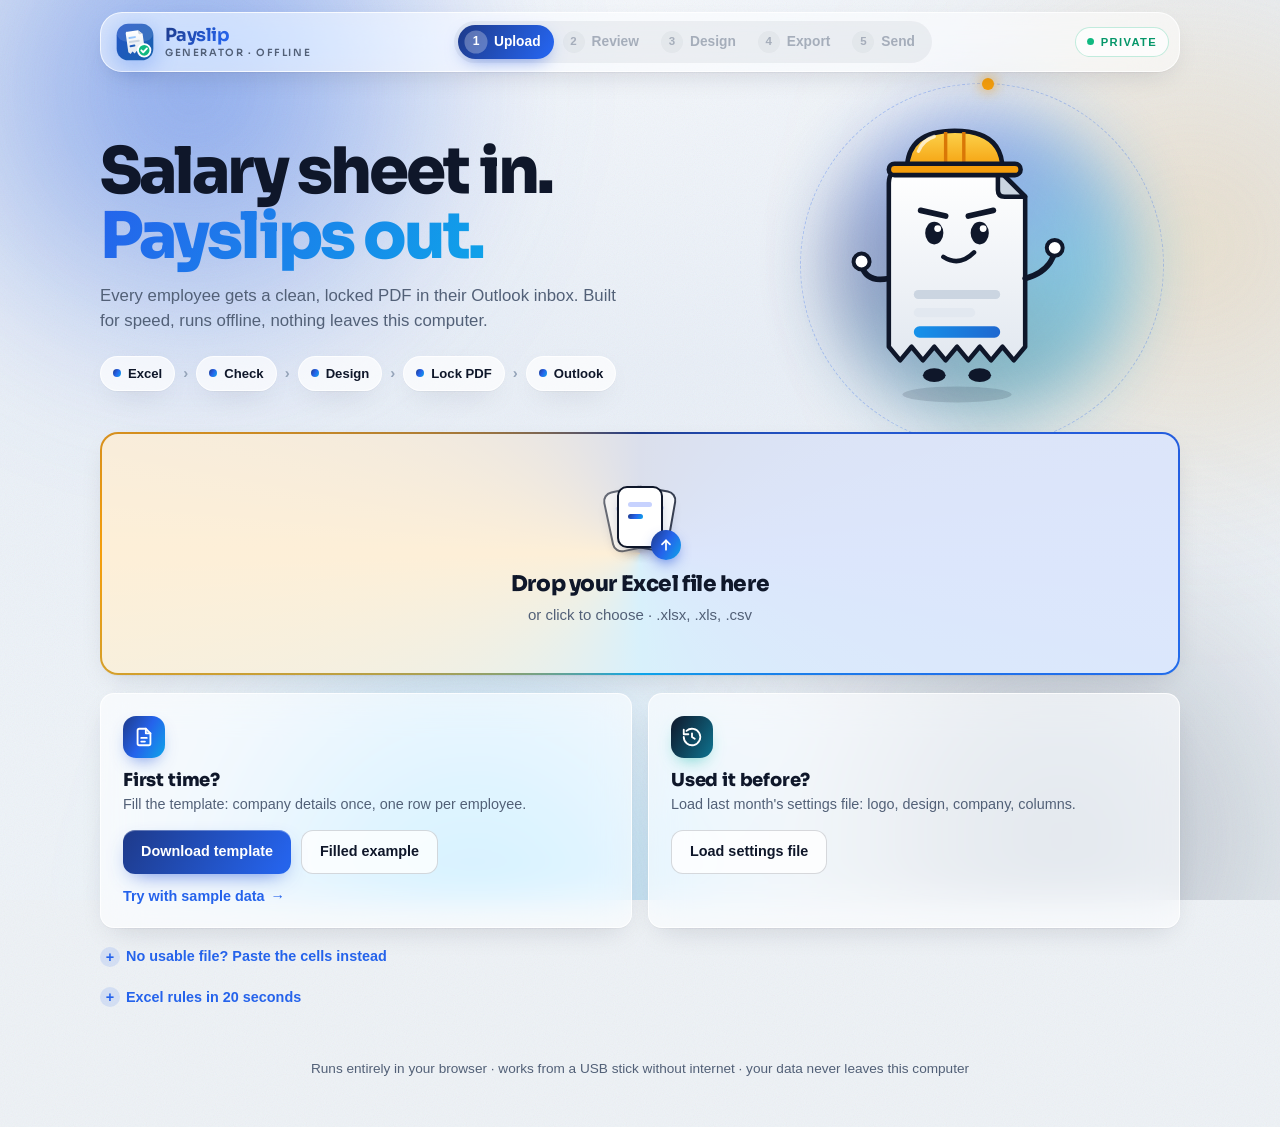
==== index.html @ 4bc3cf2b "Handle contractors' own sheets and ship a validated Excel template Parser (worst cases from docs/EXC" ====
<!doctype html>
<html lang="en">
<head>
  <meta charset="utf-8">
  <meta name="viewport" content="width=device-width, initial-scale=1">
  <title>Payslip Generator</title>
  <meta name="description" content="Offline payslip generator: upload your salary Excel sheet, check it, pick a design and export every payslip as PDF.">
  <link rel="stylesheet" href="css/styles.css">
  <link rel="icon" href="data:image/svg+xml,%3Csvg xmlns='http://www.w3.org/2000/svg' viewBox='0 0 48 48'%3E%3Cdefs%3E%3ClinearGradient id='g' x1='0' y1='0' x2='1' y2='1'%3E%3Cstop offset='0' stop-color='%231e3a8a'/%3E%3Cstop offset='1' stop-color='%230ea5e9'/%3E%3C/linearGradient%3E%3C/defs%3E%3Crect x='2' y='2' width='44' height='44' rx='14' fill='url(%23g)'/%3E%3Cg transform='rotate(-8 24 25)'%3E%3Cpath d='M15 10.5h14.5l5 5V35l-2.5 2.5-2.5-2.5-2.5 2.5-2.5-2.5-2.5 2.5-2.5-2.5-2.5 2.5-2.5-2.5V12.5a2 2 0 0 1 2-2z' fill='%23fff'/%3E%3Crect x='17' y='17' width='9' height='2.4' rx='1.2' fill='%2393c5fd'/%3E%3Crect x='17' y='22' width='13' height='2.4' rx='1.2' fill='%23cbd5e1'/%3E%3C/g%3E%3Ccircle cx='35' cy='34' r='7.5' fill='%2310b981' stroke='%23fff' stroke-width='2.2'/%3E%3Cpath d='m31.6 34 2.3 2.3 4.4-4.6' fill='none' stroke='%23fff' stroke-width='2.2' stroke-linecap='round' stroke-linejoin='round'/%3E%3C/svg%3E">
  <meta name="theme-color" content="#1e3a8a">
</head>
<body data-step="1">
  <div class="aurora" aria-hidden="true"><span class="a1"></span><span class="a2"></span><span class="a3"></span><span class="a4"></span></div>
  <div class="grain" aria-hidden="true"></div>

  <header class="topbar">
    <div class="wrap"><div class="topbar-inner">
      <a class="brand" href="#" id="brandLink" aria-label="Payslip Generator home">
        <span class="brand-mark" data-art="logo" data-size="40"></span>
        <span class="brand-name"><b>Payslip</b><small>Generator · offline</small></span>
      </a>
      <ol class="stepper" id="stepper">
        <li data-step="1" class="active"><span class="dot">1</span><span class="lbl">Upload</span></li>
        <li data-step="2" class="disabled"><span class="dot">2</span><span class="lbl">Review</span></li>
        <li data-step="3" class="disabled"><span class="dot">3</span><span class="lbl">Design</span></li>
        <li data-step="4" class="disabled"><span class="dot">4</span><span class="lbl">Export</span></li>
        <li data-step="5" class="disabled"><span class="dot">5</span><span class="lbl">Send</span></li>
      </ol>
      <span class="offline-badge" title="Nothing is uploaded to any server">Private</span>
    </div></div>
  </header>

  <main class="wrap">
    <noscript><div class="alert alert-error">This page needs JavaScript enabled to work.</div></noscript>
    <div id="libError" class="alert alert-error hidden">
      The bundled libraries could not be loaded. Make sure the <code>js/vendor</code> folder sits next to this page.
    </div>

    <!-- ================= STEP 1: UPLOAD ================= -->
    <section class="panel" id="panel1">
      <div class="hero">
        <div class="hero-copy">
          <h1>Salary sheet in.<br><span class="grad">Payslips out.</span></h1>
          <p class="hero-sub">Every employee gets a clean, locked PDF in their Outlook inbox. Built for speed, runs offline, nothing leaves this computer.</p>
          <div class="flowline" aria-label="How it works">
            <span class="pill"><i></i>Excel</span><span class="sep">›</span>
            <span class="pill"><i></i>Check</span><span class="sep">›</span>
            <span class="pill"><i></i>Design</span><span class="sep">›</span>
            <span class="pill"><i></i>Lock PDF</span><span class="sep">›</span>
            <span class="pill"><i></i>Outlook</span>
          </div>
        </div>
        <div class="hero-art"><span class="orbit" aria-hidden="true"></span><div data-art="mascot"></div></div>
      </div>

      <label class="dropzone" id="dropzone" for="fileInput">
        <input type="file" id="fileInput" accept=".xlsx,.xlsm,.xls,.csv" hidden>
        <div class="dropzone-inner">
          <div class="dropzone-icon" aria-hidden="true">
            <span class="sheet s1"></span><span class="sheet s2"></span><span class="sheet s3"></span>
            <span class="arrow"><svg viewBox="0 0 24 24"><path d="M12 19V5"/><path d="m6 11 6-6 6 6"/></svg></span>
          </div>
          <div class="dropzone-title">Drop your Excel file here</div>
          <div class="muted">or click to choose · .xlsx, .xls, .csv</div>
        </div>
      </label>
      <div id="loadError"></div>

      <div class="start-cards">
        <div class="start-card spot">
          <span class="sc-icon"><svg viewBox="0 0 24 24"><path d="M14 3H7a2 2 0 0 0-2 2v14a2 2 0 0 0 2 2h10a2 2 0 0 0 2-2V8z"/><path d="M14 3v5h5"/><path d="M9 13h6M9 17h4"/></svg></span>
          <h3>First time?</h3>
          <p class="muted">Fill the template: company details once, one row per employee.</p>
          <div class="actions">
            <button type="button" class="btn btn-primary" id="btnTemplate">Download template</button>
            <button type="button" class="btn" id="btnSampleXlsx">Filled example</button>
          </div>
          <button type="button" class="link" id="btnLoadSample">Try with sample data <span class="arrow">→</span></button>
        </div>
        <div class="start-card spot">
          <span class="sc-icon"><svg viewBox="0 0 24 24"><path d="M3 12a9 9 0 1 0 3-6.7"/><path d="M3 4v5h5"/><path d="M12 8v4l3 2"/></svg></span>
          <h3>Used it before?</h3>
          <p class="muted">Load last month's settings file: logo, design, company, columns.</p>
          <div class="actions">
            <label class="btn">Load settings file<input type="file" id="settingsInput" accept=".json,application/json" hidden></label>
          </div>
          <div class="muted small" id="savedHint"></div>
        </div>
      </div>

      <details class="hint paste">
        <summary>No usable file? Paste the cells instead</summary>
        <div class="paste-wrap">
          <p class="muted small">In Excel, select the table including its title row, press Ctrl+C, then paste here with Ctrl+V.</p>
          <textarea id="pasteBox" rows="6" placeholder="Name&#9;Basic&#9;Housing&#10;Ali Hassan&#9;3000&#9;750"></textarea>
          <button type="button" class="btn btn-primary btn-small" id="btnUsePaste">Use pasted cells</button>
        </div>
      </details>

      <details class="hint">
        <summary>Excel rules in 20 seconds</summary>
        <ul>
          <li>One row per employee. Needed: a name and at least one salary column. The rest is optional.</li>
          <li>Column names are matched flexibly; anything unclear is mapped on the next screen.</li>
          <li>Extra items: <code>Earning: Site Allowance</code>, <code>Deduction: Housing Loan</code>.</li>
          <li>Logo: insert the picture on the Settings sheet. English or Arabic text both work.</li>
        </ul>
      </details>
    </section>

    <!-- ================= STEP 2: REVIEW ================= -->
    <section class="panel hidden" id="panel2">
      <div class="panel-head">
        <div>
          <h2>Review</h2>
          <p class="muted" id="fileName"></p>
        </div>
        <button type="button" class="btn btn-small" id="btnChangeFile">Choose another file</button>
      </div>
      <div class="source-bar hidden" id="sourceBar"></div>

      <div id="statusBanner"></div>
      <div class="summary-grid" id="summaryGrid"></div>
      <div class="reconcile spot" id="reconcile"></div>

      <details class="section spot" id="secCompany">
        <summary>
          <span class="sec-title">Company details</span>
          <span class="sec-meta" id="companyMeta"></span>
        </summary>
        <div class="section-body">
          <p class="muted small" id="companySource"></p>
          <div class="form-grid" id="companyForm"></div>
        </div>
      </details>

      <details class="section spot" id="secColumns">
        <summary>
          <span class="sec-title">Columns</span>
          <span class="sec-meta" id="columnsMeta"></span>
        </summary>
        <div class="section-body">
          <p class="muted small">How each column was understood. Fix anything wrong; it is remembered.</p>
          <div id="missingColumns"></div>
          <div class="table-scroll">
            <table class="data" id="columnsTable">
              <thead><tr><th>Your column</th><th>Understood as</th><th>Sample values</th><th>How</th></tr></thead>
              <tbody></tbody>
            </table>
          </div>
        </div>
      </details>

      <details class="section spot" id="secMessages">
        <summary>
          <span class="sec-title">Messages</span>
          <span class="sec-meta" id="messagesMeta"></span>
        </summary>
        <div class="section-body" id="fileIssues"></div>
      </details>

      <details class="section spot" id="secEmployees" open>
        <summary>
          <span class="sec-title">Employees</span>
          <span class="sec-meta" id="rowCount"></span>
        </summary>
        <div class="section-body">
          <div class="table-tools">
            <input type="search" id="searchBox" placeholder="Search name or ID…" aria-label="Search employees">
            <label class="check"><input type="checkbox" id="onlyProblems"> Only rows with problems</label>
          </div>
          <div class="table-scroll">
            <table class="data" id="employeeTable">
              <thead>
                <tr>
                  <th>Row</th><th>Status</th><th>ID</th><th>Name</th>
                  <th class="num">Earnings</th><th class="num">Deductions</th><th class="num">Net</th><th>Checks</th>
                </tr>
              </thead>
              <tbody></tbody>
            </table>
          </div>
          <p class="muted small" id="tableNote"></p>
        </div>
      </details>

      <div class="panel-nav">
        <button type="button" class="btn" data-go="1">← Back</button>
        <button type="button" class="btn btn-primary" data-go="3">Continue to design →</button>
      </div>
    </section>

    <!-- ================= STEP 3: DESIGN ================= -->
    <section class="panel hidden" id="panel3">
      <div class="panel-head">
        <div>
          <h2>Design</h2>
          <p class="muted">Pick a look. Saved automatically.</p>
        </div>
      </div>

      <div class="design-layout">
        <div class="design-controls">
          <div class="section open-section spot">
            <h3>Template</h3>
            <div class="template-cards" id="templateCards"></div>
            <div class="options-row">
              <label>Accent <input type="color" id="accent" value="#1f4e79"></label>
              <label>Paper
                <select id="paper"><option value="a4">A4</option><option value="letter">Letter</option></select>
              </label>
              <label>Title <input type="text" id="docTitle" value="PAYSLIP" maxlength="30"></label>
            </div>
          </div>

          <div class="section open-section spot">
            <h3>Logo &amp; stamp</h3>
            <div class="image-pickers">
              <div class="image-picker">
                <div class="image-preview" id="logoPreview"></div>
                <div class="image-actions">
                  <label class="btn btn-small">Choose logo<input type="file" id="logoInput" accept="image/*" hidden></label>
                  <button type="button" class="btn btn-small btn-ghost" id="logoClear">Remove</button>
                </div>
                <p class="muted small" id="logoSource"></p>
              </div>
              <div class="image-picker">
                <div class="image-preview" id="stampPreview"></div>
                <div class="image-actions">
                  <label class="btn btn-small">Choose stamp<input type="file" id="stampInput" accept="image/*" hidden></label>
                  <button type="button" class="btn btn-small btn-ghost" id="stampClear">Remove</button>
                </div>
                <p class="muted small" id="stampSource"></p>
              </div>
            </div>
          </div>

          <details class="section spot" id="secDisplay">
            <summary><span class="sec-title">What to show on the payslip</span><span class="sec-meta" id="displayMeta"></span></summary>
            <div class="section-body display-groups" id="displayOptions"></div>
          </details>

          <div class="section open-section reuse">
            <h3>Reuse next month</h3>
            <p class="muted small">One settings file = same payslips on any computer. Or a template pre-filled with your details and logo.</p>
            <div class="actions">
              <button type="button" class="btn" id="btnSaveSettings">Save settings file</button>
              <label class="btn">Load settings file<input type="file" id="settingsInput2" accept=".json,application/json" hidden></label>
              <button type="button" class="btn" id="btnMyTemplate">Download my template (.xlsx)</button>
            </div>
          </div>
        </div>

        <div class="design-preview">
          <div class="preview-bar">
            <select id="previewSelect" aria-label="Preview employee"></select>
            <button type="button" class="btn btn-small" id="btnOpenPreview">Open</button>
          </div>
          <div class="preview-frame-wrap">
            <iframe id="previewFrame" title="Payslip preview"></iframe>
            <div class="preview-empty hidden" id="previewEmpty">Upload a file to see the preview.</div>
          </div>
        </div>
      </div>

      <div class="panel-nav">
        <button type="button" class="btn" data-go="2">← Back</button>
        <button type="button" class="btn btn-primary" data-go="4">Continue to export →</button>
      </div>
    </section>

    <!-- ================= STEP 4: EXPORT ================= -->
    <section class="panel hidden" id="panel4">
      <div class="panel-head">
        <div>
          <h2>Export</h2>
          <p class="muted">Generated here, on this computer.</p>
        </div>
      </div>

      <div class="export-summary spot" id="exportSummary"></div>
      <div id="exportState"></div>

      <div class="export-options">
        <label class="check"><input type="checkbox" id="skipErrors" checked> Skip rows with errors (recommended)</label>
        <label class="check"><input type="checkbox" id="protectPdfs" checked> Password on each PDF <span class="muted small" id="protectHint"></span></label>
      </div>

      <div class="export-buttons">
        <button type="button" class="export-btn" id="btnExportFolder" disabled>
          <span class="export-btn-title">Folder of PDFs</span>
          <span class="export-btn-sub">One file per employee, written to a folder you pick. Best for sending.</span>
        </button>
        <button type="button" class="export-btn" id="btnExportZip" disabled>
          <span class="export-btn-title">ZIP of PDFs</span>
          <span class="export-btn-sub">Same files, zipped.</span>
        </button>
        <button type="button" class="export-btn secondary" id="btnExportPdf" disabled>
          <span class="export-btn-title">One PDF, all payslips</span>
          <span class="export-btn-sub">For printing or the archive. No password.</span>
        </button>
      </div>
      <button type="button" class="btn btn-ghost hidden" id="btnCancel">Cancel</button>

      <div class="progress hidden" id="progress">
        <div class="progress-bar"><div id="progressFill"></div></div>
        <div class="muted small" id="progressText"></div>
      </div>
      <div id="exportMessage"></div>

      <div class="panel-nav">
        <button type="button" class="btn" data-go="3">← Back</button>
        <button type="button" class="btn btn-primary" data-go="5">Continue to send →</button>
      </div>
    </section>

    <!-- ================= STEP 5: SEND ================= -->
    <section class="panel hidden" id="panel5">
      <div class="panel-head">
        <div>
          <h2>Send</h2>
          <p class="muted">Through the tools you already have. This page sends nothing itself.</p>
        </div>
      </div>

      <div class="contact-summary" id="contactSummary"></div>

      <div class="channel-cards" id="channelCards"></div>
      <div class="channel-help spot" id="channelHelp"></div>

      <details class="section spot" id="secMessage">
        <summary><span class="sec-title">Email message</span><span class="sec-meta muted small" id="msgMeta">subject · body · sender</span></summary>
        <div class="section-body">
          <div class="form-grid">
            <label><span>Subject</span><input type="text" id="msgSubject"></label>
            <label><span>Sender email (From)</span><input type="text" id="msgFrom" placeholder="e.g. payroll@company.com"></label>
            <label class="wide"><span>Message</span><textarea id="msgText" rows="6"></textarea></label>
          </div>
          <p class="muted small"><code>{name}</code> <code>{period}</code> <code>{company}</code> <code>{net}</code> <code>{password_hint}</code> <code>{password_hint_ar}</code></p>
          <pre class="msg-preview" id="msgPreview"></pre>
        </div>
      </details>

      <div class="section open-section spot">
        <div class="table-head">
          <h3 style="margin:0">Send list <span class="badge neutral" id="sendCount"></span></h3>
          <div class="table-tools">
            <input type="search" id="sendSearch" placeholder="Search name or ID…" aria-label="Search">
            <label class="check"><input type="checkbox" id="hideSent"> Hide sent</label>
          </div>
        </div>
        <div class="table-scroll" style="max-height:520px">
          <table class="data" id="sendTable">
            <thead><tr><th>Sent</th><th>ID</th><th>Name</th><th id="sendContactHead">Contact</th><th>File</th><th>Actions</th></tr></thead>
            <tbody></tbody>
          </table>
        </div>
        <p class="muted small" id="sendNote"></p>
        <div class="actions" style="margin-top:12px">
          <button type="button" class="btn btn-small" id="btnLogCsv">Download delivery log (CSV)</button>
          <button type="button" class="btn btn-small btn-ghost" id="btnClearSent">Clear all ticks</button>
        </div>
      </div>

      <div class="progress hidden" id="progress5">
        <div class="progress-bar"><div id="progressFill5"></div></div>
        <div class="muted small" id="progressText5"></div>
      </div>
      <div id="sendMessage"></div>

      <div class="panel-nav">
        <button type="button" class="btn" data-go="4">← Back</button>
        <button type="button" class="btn btn-ghost" id="btnStartOver">Start over with another file</button>
      </div>
    </section>

    <footer class="page-footer muted small">
      Runs entirely in your browser · works from a USB stick without internet · your data never leaves this computer
    </footer>
  </main>

  <div class="buddy quiet" id="buddy">
    <div class="buddy-bubble" id="buddyBubble" role="status" aria-live="polite"></div>
    <button type="button" class="buddy-bot" aria-label="Qasi, your payslip helper (click to show or hide tips)"><span data-art="mascot"></span></button>
  </div>

  <script src="js/vendor/xlsx.full.min.js"></script>
  <script src="js/vendor/jspdf.umd.min.js"></script>
  <script src="js/vendor/jszip.min.js"></script>
  <script src="js/fonts/amiri.js"></script>
  <script src="js/schema.js"></script>
  <script src="js/xlsx-images.js"></script>
  <script src="js/pdf.js"></script>
  <script src="js/delivery.js"></script>
  <script src="js/template-xlsx.js"></script>
  <script src="js/art.js"></script>
  <script src="js/app.js"></script>
</body>
</html>
---- css/styles.css ----
/* =============================================================================
   Payslip Generator — "Aurora glass" theme
   Change the four --c* colours below to re-skin the whole app (background, logo
   accents, buttons and the mascot's net-pay bar follow them).
   ============================================================================= */

@font-face {
  font-family: "Sora";
  src: url("fonts/Sora.ttf") format("truetype");
  font-weight: 100 800;
  font-display: swap;
}

@property --ang {
  syntax: "<angle>";
  initial-value: 0deg;
  inherits: false;
}

:root {
  --c1: #2563eb;   /* steel blue */
  --c2: #0e7490;   /* deep cyan */
  --c3: #f59e0b;   /* safety amber */
  --c4: #0ea5e9;   /* sky */
  --ink: #0f172a;
  --text: #0f172a;
  --muted: #526077;
  --line: rgba(15, 23, 42, 0.10);
  --line-strong: rgba(15, 23, 42, 0.16);
  --glass: rgba(255, 255, 255, 0.62);
  --glass-strong: rgba(255, 255, 255, 0.84);
  --glass-edge: rgba(255, 255, 255, 0.78);
  --primary: var(--c1);
  --primary-dark: #1d4ed8;
  --grad: linear-gradient(120deg, #1e3a8a, var(--c1) 50%, var(--c4));
  --grad-cool: linear-gradient(120deg, #0f172a, var(--c2));
  --ok: #059669;
  --ok-bg: rgba(16, 185, 129, 0.12);
  --warn: #b45309;
  --warn-bg: rgba(245, 158, 11, 0.14);
  --err: #dc2626;
  --err-bg: rgba(239, 68, 68, 0.11);
  --info: #1d4ed8;
  --info-bg: rgba(37, 99, 235, 0.11);
  --radius: 14px;
  --radius-sm: 12px;
  --shadow: 0 1px 1px rgba(15, 23, 42, 0.04), 0 10px 30px -12px rgba(15, 23, 42, 0.18);
  --shadow-lift: 0 2px 4px rgba(15, 23, 42, 0.05), 0 22px 44px -18px rgba(15, 23, 42, 0.35);
  --ease: cubic-bezier(.2, .8, .2, 1);
  --display: "Sora", "Segoe UI", system-ui, sans-serif;
}

* { box-sizing: border-box; }
html, body { margin: 0; padding: 0; }
body {
  font-family: "Segoe UI", -apple-system, BlinkMacSystemFont, Roboto, "Helvetica Neue", Arial, sans-serif;
  font-size: 15px; line-height: 1.5; color: var(--text);
  background: #eef2f6;
  min-height: 100vh;
  overflow-x: hidden;
  overflow-x: clip;
  -webkit-font-smoothing: antialiased;
}
html { overflow-x: clip; }
::selection { background: rgba(37, 99, 235, 0.25); }
.wrap { max-width: 1120px; margin: 0 auto; padding: 0 20px; }
h1, h2, h3, .display { font-family: var(--display); margin: 0; line-height: 1.15; letter-spacing: -0.02em; }
h2 { font-size: 1.7rem; font-weight: 800; }
h3 { font-size: 0.74rem; text-transform: uppercase; letter-spacing: 0.12em; color: var(--muted); margin: 0 0 12px; font-weight: 700; }
p { margin: 4px 0 0; }
code { background: rgba(37, 99, 235, 0.1); color: #1d4ed8; padding: 1px 6px; border-radius: 6px; font-size: 0.88em; }
.muted { color: var(--muted); }
.small { font-size: 0.85rem; }
.hidden { display: none !important; }
:focus-visible { outline: 3px solid rgba(37, 99, 235, 0.45); outline-offset: 2px; border-radius: 8px; }
.link { background: none; border: 0; padding: 0; color: var(--c1); font: inherit; font-size: 0.9rem; font-weight: 600; cursor: pointer; margin-top: 12px; display: inline-flex; gap: 6px; align-items: center; }
.link:hover { color: var(--c2); }
.link:hover .arrow { transform: translateX(4px); }
.link .arrow { transition: transform 0.2s var(--ease); }

/* Living background: drifting aurora blobs + fine grain */
.aurora { position: fixed; inset: 0; z-index: -2; overflow: hidden; pointer-events: none; background: radial-gradient(120% 90% at 50% 0%, #f4f7fb 0%, #e9eff7 45%, #eef3f8 100%); }
.aurora span { position: absolute; width: 58vmax; height: 58vmax; border-radius: 50%; filter: blur(60px); opacity: 0.55; mix-blend-mode: multiply; will-change: transform; }
.aurora .a1 { background: radial-gradient(circle, var(--c1) 0%, transparent 62%); top: -22vmax; left: -14vmax; animation: drift1 26s ease-in-out infinite alternate; }
.aurora .a2 { background: radial-gradient(circle, var(--c3) 0%, transparent 62%); top: -10vmax; right: -22vmax; opacity: 0.2; animation: drift2 32s ease-in-out infinite alternate; }
.aurora .a3 { background: radial-gradient(circle, var(--c4) 0%, transparent 62%); bottom: -30vmax; left: 8vmax; opacity: 0.38; animation: drift3 30s ease-in-out infinite alternate; }
.aurora .a4 { background: radial-gradient(circle, #475569 0%, transparent 62%); bottom: -24vmax; right: -12vmax; opacity: 0.35; animation: drift4 36s ease-in-out infinite alternate; }
@keyframes drift1 { to { transform: translate(18vmax, 14vmax) scale(1.15); } }
@keyframes drift2 { to { transform: translate(-20vmax, 18vmax) scale(0.9); } }
@keyframes drift3 { to { transform: translate(26vmax, -12vmax) scale(1.2); } }
@keyframes drift4 { to { transform: translate(-16vmax, -20vmax) scale(1.05); } }
.grain { position: fixed; inset: -50%; z-index: -1; pointer-events: none; opacity: 0.07;
  background-image: url("data:image/svg+xml,%3Csvg xmlns='http://www.w3.org/2000/svg' width='160' height='160'%3E%3Cfilter id='n'%3E%3CfeTurbulence type='fractalNoise' baseFrequency='.9' numOctaves='2' stitchTiles='stitch'/%3E%3C/filter%3E%3Crect width='100%25' height='100%25' filter='url(%23n)'/%3E%3C/svg%3E"); }

/* Glass primitives */
.glass, .section, .start-card, .tile, .export-summary, .channel-help, .image-picker, .template-card, .channel-card, .dropzone, .alert {
  -webkit-backdrop-filter: blur(18px) saturate(160%);
  backdrop-filter: blur(18px) saturate(160%);
}
.spot { background-image: radial-gradient(420px circle at var(--mx, -999px) var(--my, -999px), rgba(37, 99, 235, 0.10), transparent 45%); }

/* Top bar, logo, stepper */
.topbar { position: sticky; top: 0; z-index: 20; padding: 12px 0; }
.topbar-inner { display: flex; align-items: center; justify-content: space-between; gap: 16px; padding: 8px 10px 8px 14px; border-radius: 22px;
  background: rgba(255, 255, 255, 0.55); border: 1px solid var(--glass-edge); box-shadow: var(--shadow);
  -webkit-backdrop-filter: blur(22px) saturate(170%); backdrop-filter: blur(22px) saturate(170%); }
.brand { display: flex; align-items: center; gap: 10px; text-decoration: none; color: var(--ink); }
.brand-mark { display: inline-flex; filter: drop-shadow(0 6px 12px rgba(37, 99, 235, 0.35)); transition: transform 0.4s var(--ease); }
.brand:hover .brand-mark { transform: rotate(-8deg) scale(1.06); }
.brand-name { font-family: var(--display); font-weight: 800; font-size: 1.12rem; letter-spacing: -0.03em; line-height: 1; }
.brand-name small { display: block; font-family: inherit; font-weight: 600; font-size: 0.62rem; letter-spacing: 0.16em; text-transform: uppercase; color: var(--muted); margin-top: 3px; }
.brand-name b { background: var(--grad); -webkit-background-clip: text; background-clip: text; color: transparent; background-size: 200% 100%; animation: shine 6s linear infinite; }
@keyframes shine { to { background-position: 200% 0; } }

.stepper { list-style: none; display: flex; gap: 2px; margin: 0; padding: 4px; border-radius: 999px; background: rgba(15, 23, 42, 0.05); }
.stepper li { display: flex; align-items: center; gap: 7px; padding: 6px 13px 6px 7px; border-radius: 999px; cursor: pointer; color: var(--muted); font-size: 0.86rem; font-weight: 600; transition: background 0.3s var(--ease), color 0.3s, box-shadow 0.3s; position: relative; }
.stepper li .dot { width: 22px; height: 22px; border-radius: 50%; display: grid; place-items: center; font-size: 0.72rem; font-weight: 800; background: rgba(15, 23, 42, 0.08); transition: transform 0.3s var(--ease), background 0.3s; }
.stepper li:hover:not(.disabled) { color: var(--ink); }
.stepper li.active { color: #fff; background: var(--grad); background-size: 200% 100%; animation: shine 5s linear infinite; box-shadow: 0 6px 18px -6px rgba(29, 78, 216, 0.6); }
.stepper li.active .dot { background: rgba(255, 255, 255, 0.28); color: #fff; transform: scale(1.05); }
.stepper li.done { color: var(--ok); }
.stepper li.done .dot { background: var(--ok); color: #fff; font-size: 0; }
.stepper li.done .dot::after { content: "✓"; font-size: 0.72rem; }
.stepper li.disabled { cursor: not-allowed; opacity: 0.45; }
.offline-badge { display: inline-flex; align-items: center; gap: 7px; font-size: 0.7rem; font-weight: 800; text-transform: uppercase; letter-spacing: 0.12em; color: var(--ok); background: rgba(255, 255, 255, 0.7); border: 1px solid rgba(16, 185, 129, 0.25); padding: 6px 11px; border-radius: 999px; }
.offline-badge::before { content: ""; width: 7px; height: 7px; border-radius: 50%; background: #10b981; box-shadow: 0 0 0 0 rgba(16, 185, 129, 0.6); animation: ping 2s infinite; }
@keyframes ping { 70% { box-shadow: 0 0 0 7px rgba(16, 185, 129, 0); } 100% { box-shadow: 0 0 0 0 rgba(16, 185, 129, 0); } }
@media (max-width: 860px) { .stepper li .lbl { display: none; } .stepper li { padding: 6px; } }
@media (max-width: 560px) { .brand-name { display: none; } .offline-badge { display: none; } }

/* Panels + slide transitions */
.panel { padding: 22px 0 40px; }
.panel.enter-fwd { animation: slideFwd 0.55s var(--ease) both; }
.panel.enter-back { animation: slideBack 0.55s var(--ease) both; }
@keyframes slideFwd { from { opacity: 0; transform: translateX(56px) scale(0.985); filter: blur(4px); } to { opacity: 1; transform: none; filter: none; } }
@keyframes slideBack { from { opacity: 0; transform: translateX(-56px) scale(0.985); filter: blur(4px); } to { opacity: 1; transform: none; filter: none; } }
@keyframes fadeUp { from { opacity: 0; transform: translateY(14px); } to { opacity: 1; transform: none; } }
.panel-head { display: flex; align-items: flex-end; justify-content: space-between; gap: 16px; margin-bottom: 18px; }
.panel-head h2 { background: linear-gradient(120deg, var(--ink), #1e3a8a 60%, var(--c3)); -webkit-background-clip: text; background-clip: text; color: transparent; }
.panel-head p { font-size: 0.95rem; }
.panel-nav { display: flex; justify-content: space-between; gap: 12px; margin-top: 30px; padding-top: 20px; border-top: 1px solid var(--line); }

/* Hero (step 1) */
.hero { display: grid; grid-template-columns: minmax(0, 1.25fr) minmax(220px, 0.75fr); align-items: center; gap: 24px; margin: 18px 0 26px; }
.hero h1 { font-size: clamp(2.3rem, 5.2vw, 4rem); font-weight: 800; letter-spacing: -0.045em; line-height: 1.02; color: var(--ink); }
.hero h1 .grad { background: linear-gradient(120deg, var(--c1), var(--c4), var(--c1)); background-size: 220% 100%; -webkit-background-clip: text; background-clip: text; color: transparent; animation: shine 7s linear infinite; }
.hero-sub { color: var(--muted); font-size: 1.05rem; margin-top: 14px; max-width: 520px; }
.flowline { display: flex; flex-wrap: wrap; align-items: center; gap: 8px; margin-top: 22px; }
.flowline .pill { display: inline-flex; align-items: center; gap: 7px; padding: 7px 12px; border-radius: 999px; font-size: 0.82rem; font-weight: 700; color: var(--ink); background: rgba(255, 255, 255, 0.7); border: 1px solid var(--glass-edge); box-shadow: var(--shadow); animation: fadeUp 0.6s var(--ease) both; }
.flowline .pill i { width: 8px; height: 8px; border-radius: 50%; background: var(--grad); }
.flowline .pill:nth-child(3) { animation-delay: 0.08s; } .flowline .pill:nth-child(5) { animation-delay: 0.16s; } .flowline .pill:nth-child(7) { animation-delay: 0.24s; } .flowline .pill:nth-child(9) { animation-delay: 0.32s; }
.flowline .sep { color: #94a3b8; font-weight: 800; }
.hero-art { position: relative; display: grid; place-items: center; min-height: 260px; }
.hero-art::before { content: ""; position: absolute; width: 78%; aspect-ratio: 1; border-radius: 50%; background: conic-gradient(from var(--ang), var(--c1), var(--c4), var(--c2), #1e3a8a, var(--c1)); filter: blur(34px); opacity: 0.45; animation: spin 14s linear infinite; }
.hero-art .orbit { position: absolute; width: 92%; aspect-ratio: 1; border-radius: 50%; border: 1.5px dashed rgba(37, 99, 235, 0.28); animation: spinRing 40s linear infinite; }
.hero-art .orbit::after { content: ""; position: absolute; top: -6px; left: 50%; width: 12px; height: 12px; border-radius: 50%; background: var(--c3); box-shadow: 0 0 14px var(--c3); }
.hero-art .qasi { position: relative; width: min(100%, 250px); height: auto; }
@keyframes spin { to { --ang: 360deg; } }
@keyframes spinRing { to { transform: rotate(360deg); } }
@media (max-width: 760px) { .hero { grid-template-columns: 1fr; text-align: center; } .hero-sub { margin-left: auto; margin-right: auto; } .flowline { justify-content: center; } .hero-art { min-height: 200px; order: -1; } .hero-art .qasi { width: 170px; } }

/* Buttons */
.btn {
  position: relative; overflow: hidden; isolation: isolate;
  display: inline-flex; align-items: center; justify-content: center; gap: 8px; cursor: pointer; text-decoration: none;
  font: inherit; font-weight: 700; font-size: 0.9rem; padding: 10px 18px; border-radius: 12px;
  border: 1px solid var(--line-strong); background: rgba(255, 255, 255, 0.78); color: var(--ink);
  transition: transform 0.2s var(--ease), box-shadow 0.2s, background 0.2s, border-color 0.2s;
}
.btn:hover:not(:disabled) { background: #fff; border-color: rgba(37, 99, 235, 0.35); transform: translateY(-1px); box-shadow: 0 8px 18px -10px rgba(15, 23, 42, 0.4); }
.btn:active:not(:disabled) { transform: translateY(1px) scale(0.98); }
.btn:disabled { opacity: 0.45; cursor: not-allowed; }
.btn-primary { color: #fff; border: 0; background: var(--grad); background-size: 200% 100%; box-shadow: 0 8px 22px -10px rgba(29, 78, 216, 0.8), inset 0 1px 0 rgba(255, 255, 255, 0.3); }
.btn-primary:hover:not(:disabled) { background: var(--grad); background-size: 200% 100%; background-position: 100% 0; color: #fff; box-shadow: 0 14px 30px -12px rgba(29, 78, 216, 0.9); }
.btn-primary::after, .export-btn::after { content: ""; position: absolute; top: 0; left: -60%; width: 40%; height: 100%; background: linear-gradient(100deg, transparent, rgba(255, 255, 255, 0.45), transparent); transform: skewX(-20deg); z-index: -1; transition: left 0.7s var(--ease); }
.btn-primary:hover::after, .export-btn:hover:not(:disabled)::after { left: 130%; }
.btn-ghost { background: transparent; border-color: transparent; }
.btn-ghost:hover:not(:disabled) { background: rgba(255, 255, 255, 0.6); }
.btn-small { padding: 7px 13px; font-size: 0.84rem; border-radius: 10px; }
.btn-xl { padding: 15px 26px; font-size: 1.02rem; border-radius: 16px; }
.actions { display: flex; gap: 10px; flex-wrap: wrap; }
kbd { font-family: inherit; font-size: 0.72rem; font-weight: 800; padding: 2px 6px; border-radius: 6px; background: rgba(255, 255, 255, 0.28); border: 1px solid rgba(255, 255, 255, 0.4); }

/* Alerts */
.alert { padding: 13px 16px; border-radius: 14px; margin: 12px 0; font-size: 0.92rem; border: 1px solid transparent; animation: fadeUp 0.4s var(--ease) both; }
.alert-error { background: rgba(254, 242, 242, 0.85); color: #b91c1c; border-color: rgba(239, 68, 68, 0.22); }
.alert-warn { background: rgba(255, 251, 235, 0.88); color: #92400e; border-color: rgba(245, 158, 11, 0.28); }
.alert-ok { background: rgba(236, 253, 245, 0.88); color: #047857; border-color: rgba(16, 185, 129, 0.25); }
.alert-info { background: rgba(239, 246, 255, 0.88); color: #1e3a8a; border-color: rgba(37, 99, 235, 0.22); }
.alert ul { margin: 6px 0 0; padding-left: 20px; }
.alert li { margin: 2px 0; }
.alert .alert-actions { margin-top: 8px; display: flex; gap: 8px; flex-wrap: wrap; }

/* Step 1: dropzone + start cards */
.dropzone {
  position: relative; display: block; text-align: center; cursor: pointer; padding: 46px 24px; border-radius: 18px;
  border: 2px solid transparent;
  background:
    linear-gradient(rgba(255, 255, 255, 0.84), rgba(255, 255, 255, 0.84)) padding-box,
    conic-gradient(from var(--ang), #1e3a8a, var(--c1), var(--c4), var(--c3), #1e3a8a) border-box;
  box-shadow: var(--shadow);
  animation: spin 8s linear infinite;
  transition: transform 0.35s var(--ease), box-shadow 0.35s;
}
.dropzone:hover, .dropzone.drag { transform: translateY(-3px) scale(1.005); box-shadow: var(--shadow-lift); }
.dropzone.drag { animation-duration: 1.6s; }
.dropzone-icon { position: relative; width: 74px; height: 74px; margin: 0 auto 14px; }
.dropzone-icon .sheet { position: absolute; inset: 6px 14px; border-radius: 10px; background: #fff; border: 2px solid var(--ink); box-shadow: 0 6px 16px -8px rgba(15, 23, 42, 0.45); }
.dropzone-icon .sheet::before, .dropzone-icon .sheet::after { content: ""; position: absolute; left: 9px; right: 9px; height: 5px; border-radius: 3px; background: #c7d2fe; top: 14px; }
.dropzone-icon .sheet::after { top: 26px; right: 18px; background: var(--grad); }
.dropzone-icon .s1 { transform: rotate(-12deg) translateX(-10px); opacity: 0.6; animation: fanL 3s var(--ease) infinite; }
.dropzone-icon .s2 { transform: rotate(10deg) translateX(10px); opacity: 0.8; animation: fanR 3s var(--ease) infinite; }
.dropzone-icon .s3 { animation: rise 3s var(--ease) infinite; }
.dropzone-icon .arrow { position: absolute; bottom: -6px; right: -4px; width: 30px; height: 30px; border-radius: 50%; background: var(--grad); color: #fff; display: grid; place-items: center; box-shadow: 0 6px 14px -4px rgba(29, 78, 216, 0.7); }
.dropzone-icon .arrow svg { width: 16px; height: 16px; fill: none; stroke: currentColor; stroke-width: 2.6; stroke-linecap: round; stroke-linejoin: round; }
@keyframes fanL { 0%, 100% { transform: rotate(-12deg) translateX(-10px); } 50% { transform: rotate(-18deg) translateX(-16px); } }
@keyframes fanR { 0%, 100% { transform: rotate(10deg) translateX(10px); } 50% { transform: rotate(16deg) translateX(16px); } }
@keyframes rise { 50% { transform: translateY(-6px); } }
.dropzone-title { font-family: var(--display); font-weight: 800; font-size: 1.35rem; letter-spacing: -0.02em; color: var(--ink); }
.dropzone .muted { margin-top: 4px; }

.start-cards { display: grid; grid-template-columns: 1fr 1fr; gap: 16px; margin-top: 18px; }
.start-card { position: relative; overflow: hidden; background-color: var(--glass); border: 1px solid var(--glass-edge); border-radius: var(--radius); padding: 22px 22px 20px; box-shadow: var(--shadow); transition: transform 0.35s var(--ease), box-shadow 0.35s; }
.start-card:hover { transform: translateY(-4px); box-shadow: var(--shadow-lift); }
.start-card .sc-icon { width: 42px; height: 42px; border-radius: 13px; display: grid; place-items: center; color: #fff; background: var(--grad); margin-bottom: 12px; box-shadow: 0 8px 18px -8px rgba(29, 78, 216, 0.7); }
.start-card:nth-child(2) .sc-icon { background: var(--grad-cool); box-shadow: 0 8px 18px -8px rgba(20, 184, 166, 0.7); }
.start-card .sc-icon svg { width: 22px; height: 22px; fill: none; stroke: currentColor; stroke-width: 2; stroke-linecap: round; stroke-linejoin: round; }
.start-card h3 { color: var(--ink); text-transform: none; letter-spacing: -0.01em; font-size: 1.12rem; font-weight: 800; margin-bottom: 4px; }
.start-card p { font-size: 0.9rem; margin-bottom: 14px; }
.hint { margin-top: 18px; font-size: 0.9rem; color: var(--muted); }
.hint summary { cursor: pointer; color: var(--c1); font-weight: 700; list-style: none; display: inline-flex; align-items: center; gap: 6px; }
.hint summary::-webkit-details-marker { display: none; }
.hint summary::before { content: "+"; display: inline-grid; place-items: center; width: 20px; height: 20px; border-radius: 50%; background: rgba(37, 99, 235, 0.12); transition: transform 0.25s var(--ease); }
.hint[open] summary::before { transform: rotate(45deg); }
.hint ul { margin: 10px 0 0; padding: 14px 18px 14px 34px; background: var(--glass); border: 1px solid var(--glass-edge); border-radius: 14px; }
.hint li { margin: 4px 0; }

/* Step 2: tiles, sections, forms, tables */
.summary-grid { display: grid; grid-template-columns: repeat(4, 1fr); gap: 14px; margin: 14px 0 18px; }
.tile { position: relative; overflow: hidden; background-color: var(--glass); border: 1px solid var(--glass-edge); border-radius: var(--radius); padding: 16px 18px; box-shadow: var(--shadow); animation: fadeUp 0.55s var(--ease) both; }
.tile::after { content: ""; position: absolute; right: -30px; top: -30px; width: 90px; height: 90px; border-radius: 50%; background: var(--grad); opacity: 0.12; }
.tile:nth-child(2) { animation-delay: 0.07s; } .tile:nth-child(3) { animation-delay: 0.14s; } .tile:nth-child(4) { animation-delay: 0.21s; }
.tile-label { font-size: 0.7rem; text-transform: uppercase; letter-spacing: 0.12em; color: var(--muted); font-weight: 700; }
.tile-value { font-family: var(--display); font-size: clamp(1.25rem, 6vw, 2rem); overflow-wrap: anywhere; font-weight: 800; letter-spacing: -0.03em; margin-top: 4px; color: var(--ink); font-variant-numeric: tabular-nums; }
.tile.ok .tile-value { color: var(--ok); }
.tile.warn .tile-value { color: var(--warn); }
.tile.err .tile-value { color: var(--err); }

.section { position: relative; background-color: var(--glass); border: 1px solid var(--glass-edge); border-radius: var(--radius); margin: 14px 0; box-shadow: var(--shadow); transition: box-shadow 0.3s; }
.section:hover { box-shadow: var(--shadow-lift); }
.section > summary { list-style: none; cursor: pointer; display: flex; align-items: center; justify-content: space-between; gap: 12px; padding: 16px 20px; }
.section > summary::-webkit-details-marker { display: none; }
.section > summary::before { content: ""; width: 26px; height: 26px; flex: none; margin-right: 4px; border-radius: 9px; background: rgba(37, 99, 235, 0.1) url("data:image/svg+xml,%3Csvg xmlns='http://www.w3.org/2000/svg' viewBox='0 0 24 24' fill='none' stroke='%232563eb' stroke-width='2.6' stroke-linecap='round' stroke-linejoin='round'%3E%3Cpath d='m9 6 6 6-6 6'/%3E%3C/svg%3E") center / 14px no-repeat; transition: transform 0.3s var(--ease); }
.section[open] > summary::before { transform: rotate(90deg); }
.section > summary .sec-title { font-family: var(--display); font-weight: 700; flex: 1; font-size: 1.02rem; color: var(--ink); }
.section[open] > .section-body { animation: fadeUp 0.35s var(--ease) both; }
.sec-meta { font-size: 0.85rem; color: var(--muted); display: flex; gap: 8px; align-items: center; flex-wrap: wrap; justify-content: flex-end; }
.section-body { padding: 4px 20px 20px; border-top: 1px solid var(--line); }
.open-section { padding: 18px 20px; }
.badge { display: inline-flex; align-items: center; gap: 4px; font-size: 0.7rem; font-weight: 800; padding: 3px 9px; border-radius: 999px; letter-spacing: 0.02em; }
.badge.ok { background: var(--ok-bg); color: var(--ok); }
.badge.warn { background: var(--warn-bg); color: var(--warn); }
.badge.err { background: var(--err-bg); color: var(--err); }
.badge.info { background: var(--info-bg); color: var(--info); }
.badge.neutral { background: rgba(15, 23, 42, 0.07); color: var(--muted); }

.form-grid { display: grid; grid-template-columns: repeat(auto-fit, minmax(230px, 1fr)); gap: 14px 16px; margin-top: 12px; }
.form-grid label { display: flex; flex-direction: column; gap: 6px; font-size: 0.78rem; color: var(--muted); font-weight: 700; }
.form-grid label.wide { grid-column: 1 / -1; }
.form-grid input, .form-grid textarea, .table-tools input[type="search"], .options-row select, .options-row input[type="text"], .preview-bar select, table.data select {
  font: inherit; font-size: 0.94rem; color: var(--text); padding: 10px 12px; border: 1px solid var(--line-strong); border-radius: 12px; background-color: rgba(255, 255, 255, 0.8);
  transition: border-color 0.2s, box-shadow 0.2s, background-color 0.2s;
}
.form-grid input:focus, .form-grid textarea:focus, .table-tools input[type="search"]:focus, .options-row select:focus, .options-row input[type="text"]:focus, .preview-bar select:focus, table.data select:focus {
  outline: none; border-color: var(--c1); background-color: #fff; box-shadow: 0 0 0 4px rgba(37, 99, 235, 0.15);
}
.form-grid input.missing { border-color: rgba(239, 68, 68, 0.6); background-color: rgba(254, 242, 242, 0.9); }
.form-grid textarea { resize: vertical; min-height: 110px; line-height: 1.55; }
.form-grid input::placeholder, .form-grid textarea::placeholder { color: #94a3b8; }
.req { color: var(--err); }

.table-tools { display: flex; align-items: center; gap: 14px; flex-wrap: wrap; margin: 12px 0; }
.table-tools input[type="search"] { min-width: 240px; padding-left: 36px; background-image: url("data:image/svg+xml,%3Csvg xmlns='http://www.w3.org/2000/svg' viewBox='0 0 24 24' fill='none' stroke='%23526077' stroke-width='2.2' stroke-linecap='round'%3E%3Ccircle cx='11' cy='11' r='7'/%3E%3Cpath d='m20 20-3.5-3.5'/%3E%3C/svg%3E"); background-repeat: no-repeat; background-position: 12px center; background-size: 16px; }
.table-scroll { overflow: auto; max-height: 460px; border: 1px solid var(--line); border-radius: 14px; background: rgba(255, 255, 255, 0.55); }
table.data { width: 100%; border-collapse: collapse; font-size: 0.88rem; }
table.data th, table.data td { padding: 9px 12px; border-bottom: 1px solid var(--line); text-align: left; vertical-align: middle; white-space: nowrap; }
table.data th { position: sticky; top: 0; background: rgba(248, 250, 252, 0.96); font-weight: 800; font-size: 0.68rem; text-transform: uppercase; letter-spacing: 0.1em; color: var(--muted); z-index: 1; }
table.data tbody tr { transition: background 0.15s; animation: fadeUp 0.45s var(--ease) both; }
table.data tbody tr:nth-child(2) { animation-delay: 0.03s; } table.data tbody tr:nth-child(3) { animation-delay: 0.06s; } table.data tbody tr:nth-child(4) { animation-delay: 0.09s; }
table.data tbody tr:nth-child(5) { animation-delay: 0.12s; } table.data tbody tr:nth-child(6) { animation-delay: 0.15s; } table.data tbody tr:nth-child(7) { animation-delay: 0.18s; }
table.data tbody tr:nth-child(8) { animation-delay: 0.21s; } table.data tbody tr:nth-child(n+9) { animation-delay: 0.24s; }
table.data tbody tr:hover { background: rgba(37, 99, 235, 0.06); }
table.data td.num, table.data th.num { text-align: right; font-variant-numeric: tabular-nums; }
table.data td.checks { white-space: normal; min-width: 260px; max-width: 460px; color: var(--muted); font-size: 0.82rem; }
table.data tr.row-err { background: rgba(254, 242, 242, 0.7); }
table.data tr.row-warn { background: rgba(255, 251, 235, 0.7); }
table.data select { font-size: 0.85rem; padding: 6px 8px; border-radius: 9px; max-width: 260px; }
table.data td.samples { white-space: normal; color: var(--muted); font-size: 0.8rem; max-width: 260px; }
.issue-err { color: var(--err); }
.issue-warn { color: var(--warn); }
.issue-info { color: var(--muted); }
.msg-list { list-style: none; margin: 12px 0 0; padding: 0; font-size: 0.9rem; }
.msg-list li { padding: 8px 0; border-bottom: 1px dashed var(--line); display: flex; gap: 10px; }
.msg-list li::before { content: ""; flex: none; width: 8px; height: 8px; border-radius: 50%; margin-top: 7px; }
.msg-list li.issue-err::before { background: var(--err); box-shadow: 0 0 0 4px var(--err-bg); }
.msg-list li.issue-warn::before { background: #f59e0b; box-shadow: 0 0 0 4px var(--warn-bg); }
.msg-list li.issue-info::before { background: var(--c1); box-shadow: 0 0 0 4px var(--info-bg); }

/* Step 3: design */
.design-layout { display: grid; grid-template-columns: minmax(0, 1fr) minmax(320px, 440px); gap: 22px; align-items: start; }
.design-preview { position: sticky; top: 96px; }
.template-cards { display: grid; grid-template-columns: repeat(auto-fill, minmax(112px, 1fr)); gap: 12px; perspective: 800px; }
.template-card { position: relative; border: 2px solid transparent; border-radius: 16px; padding: 10px; cursor: pointer; background-color: rgba(255, 255, 255, 0.7); text-align: left; font: inherit; box-shadow: var(--shadow); transition: transform 0.35s var(--ease), box-shadow 0.35s, border-color 0.25s; transform-style: preserve-3d; }
.template-card:hover { transform: rotateX(6deg) translateY(-5px); box-shadow: var(--shadow-lift); }
.template-card.active { border-color: var(--c2); box-shadow: 0 0 0 4px rgba(37, 99, 235, 0.18), var(--shadow-lift); }
.template-card.active::after { content: "✓"; position: absolute; top: -9px; right: -9px; width: 24px; height: 24px; border-radius: 50%; display: grid; place-items: center; background: var(--grad); color: #fff; font-size: 0.75rem; font-weight: 800; box-shadow: 0 4px 10px -2px rgba(29, 78, 216, 0.6); animation: popIn 0.35s var(--ease) both; }
@keyframes popIn { from { transform: scale(0); } 70% { transform: scale(1.2); } to { transform: scale(1); } }
.template-card .thumb { aspect-ratio: 60 / 76; border-radius: 6px; background: #fff; margin-bottom: 8px; overflow: hidden; box-shadow: 0 0 0 1px var(--line), 0 4px 10px -6px rgba(15, 23, 42, 0.35); }
.template-card .thumb svg { display: block; width: 100%; height: 100%; }
.thumb .t-head { height: 10%; display: flex; justify-content: space-between; }
.thumb .t-head span { background: #d5dde8; width: 45%; border-radius: 3px; }
.thumb .t-box { height: 18%; border: 1px solid #d5dde8; border-radius: 3px; }
.thumb .t-tables { display: flex; gap: 6%; height: 28%; }
.thumb .t-tables span { flex: 1; border: 1px solid #d5dde8; border-radius: 3px; }
.thumb .t-net { height: 12%; border: 1px solid #d5dde8; border-radius: 3px; }
.thumb.modern .t-head { background: var(--accent, var(--c1)); border-radius: 3px; padding: 2%; }
.thumb.modern .t-head span { background: rgba(255, 255, 255, 0.7); }
.thumb.modern .t-box { background: #e9eff7; border: none; }
.thumb.modern .t-tables span { border-top: 4px solid var(--accent, var(--c1)); }
.thumb.modern .t-net { background: var(--accent, var(--c1)); border: none; }
.thumb.minimal .t-box, .thumb.minimal .t-tables span, .thumb.minimal .t-net { border-left: none; border-right: none; border-radius: 0; }
.thumb.classic .t-net { background: #ececec; border-color: #333; }
.template-card .name { font-family: var(--display); font-weight: 700; font-size: 0.9rem; color: var(--ink); }
.template-card .desc { font-size: 0.74rem; color: var(--muted); margin-top: 2px; }
.options-row { display: flex; gap: 18px; flex-wrap: wrap; margin-top: 16px; font-size: 0.9rem; align-items: center; font-weight: 600; }
.options-row label { display: flex; align-items: center; gap: 8px; }
.options-row select, .options-row input[type="text"] { padding: 8px 10px; }
.options-row input[type="text"] { width: 150px; }
.options-row input[type="color"] { width: 40px; height: 40px; padding: 0; border: 3px solid #fff; border-radius: 50%; background: none; cursor: pointer; box-shadow: 0 0 0 1px var(--line-strong), var(--shadow); overflow: hidden; }
.options-row input[type="color"]::-webkit-color-swatch-wrapper { padding: 0; }
.options-row input[type="color"]::-webkit-color-swatch { border: none; border-radius: 50%; }
.check { display: inline-flex; align-items: center; gap: 9px; cursor: pointer; font-size: 0.92rem; font-weight: 600; }
.check input[type="checkbox"], .display-group input[type="checkbox"], table.data input[type="checkbox"] { accent-color: var(--c2); width: 17px; height: 17px; }

.image-pickers { display: grid; grid-template-columns: 1fr 1fr; gap: 14px; }
.image-picker { background-color: rgba(255, 255, 255, 0.55); border: 1px solid var(--glass-edge); border-radius: 16px; padding: 12px; }
.image-preview { height: 88px; display: grid; place-items: center; background: repeating-conic-gradient(rgba(15, 23, 42, 0.05) 0% 25%, rgba(255, 255, 255, 0.7) 0% 50%) 50% / 16px 16px; border: 1px dashed var(--line-strong); border-radius: 12px; margin-bottom: 10px; overflow: hidden; color: var(--muted); font-size: 0.85rem; }
.image-preview img { max-height: 76px; max-width: 100%; animation: popIn 0.4s var(--ease) both; }
.image-actions { display: flex; gap: 8px; }

.display-groups { display: grid; grid-template-columns: repeat(auto-fit, minmax(200px, 1fr)); gap: 16px 22px; padding-top: 16px; }
.display-group h4 { margin: 0 0 8px; font-size: 0.7rem; text-transform: uppercase; letter-spacing: 0.12em; color: var(--muted); }
.display-group label { display: flex; align-items: center; gap: 9px; font-size: 0.9rem; padding: 4px 0; cursor: pointer; }

.preview-bar { display: flex; gap: 8px; margin-bottom: 10px; }
.preview-bar select { flex: 1; min-width: 0; padding: 8px 12px; }
.preview-frame-wrap { position: relative; border-radius: 20px; overflow: hidden; background: rgba(255, 255, 255, 0.5); height: 620px; box-shadow: var(--shadow-lift); border: 6px solid rgba(255, 255, 255, 0.8); }
.preview-frame-wrap iframe { width: 100%; height: 100%; border: 0; display: block; background: #fff; }
.preview-empty { position: absolute; inset: 0; display: grid; place-items: center; color: var(--muted); background: rgba(255, 255, 255, 0.7); }

/* Step 4: export */
.export-summary { background-color: var(--glass); border: 1px solid var(--glass-edge); border-radius: var(--radius); padding: 18px 22px; display: grid; grid-template-columns: repeat(auto-fit, minmax(170px, 1fr)); gap: 14px; box-shadow: var(--shadow); }
.export-summary .k { font-size: 0.68rem; text-transform: uppercase; letter-spacing: 0.12em; color: var(--muted); font-weight: 700; }
.export-summary .v { font-family: var(--display); font-weight: 700; font-size: 1.08rem; word-break: break-word; color: var(--ink); margin-top: 2px; }
.export-options { display: flex; flex-wrap: wrap; gap: 10px 26px; margin: 16px 0; }
.export-buttons { display: grid; grid-template-columns: 1fr 1fr; gap: 16px; }
.export-btn { position: relative; overflow: hidden; isolation: isolate; text-align: left; color: #fff; border: 0; border-radius: 22px; padding: 24px 24px 22px; cursor: pointer; font: inherit; display: flex; flex-direction: column; gap: 6px; min-height: 128px;
  background: var(--grad); background-size: 180% 180%; box-shadow: 0 16px 34px -18px rgba(29, 78, 216, 0.9), inset 0 1px 0 rgba(255, 255, 255, 0.3);
  transition: transform 0.35s var(--ease), box-shadow 0.35s, background-position 0.8s var(--ease); }
.export-btn::before { content: ""; position: absolute; right: -40px; bottom: -60px; width: 180px; height: 180px; border-radius: 50%; background: rgba(255, 255, 255, 0.14); z-index: -1; transition: transform 0.6s var(--ease); }
.export-btn:nth-child(2) { background-image: linear-gradient(120deg, var(--c1), var(--c4)); }
.export-btn:hover:not(:disabled) { transform: translateY(-4px); background-position: 100% 100%; box-shadow: 0 26px 44px -20px rgba(29, 78, 216, 0.95); }
.export-btn:hover:not(:disabled)::before { transform: scale(1.25) translate(-10px, -10px); }
.export-btn.secondary { background: rgba(255, 255, 255, 0.72); color: var(--ink); border: 1px solid var(--glass-edge); grid-column: 1 / -1; min-height: 0; box-shadow: var(--shadow); }
.export-btn.secondary::before { background: var(--grad); opacity: 0.08; }
.export-btn.secondary:hover:not(:disabled) { box-shadow: var(--shadow-lift); }
.export-btn:disabled { opacity: 0.45; cursor: not-allowed; }
.export-btn-title { font-family: var(--display); font-weight: 800; font-size: 1.2rem; letter-spacing: -0.02em; }
.export-btn-sub { font-size: 0.86rem; opacity: 0.88; }
.progress { margin-top: 18px; }
.progress-bar { height: 12px; border-radius: 999px; background: rgba(15, 23, 42, 0.08); overflow: hidden; box-shadow: inset 0 1px 2px rgba(15, 23, 42, 0.08); }
.progress-bar div { height: 100%; width: 0; border-radius: 999px; transition: width 0.15s linear; background: var(--grad); background-size: 200% 100%; animation: shine 1.4s linear infinite; box-shadow: 0 0 16px rgba(37, 99, 235, 0.6); }
.progress .muted { margin-top: 6px; }

.page-footer { text-align: center; padding: 10px 0 48px; }

/* Step 5: send */
.contact-summary { display: flex; gap: 10px; flex-wrap: wrap; margin-bottom: 16px; }
.contact-summary .chip { background: rgba(255, 255, 255, 0.75); border: 1px solid var(--glass-edge); border-radius: 999px; padding: 6px 14px; font-size: 0.86rem; font-weight: 600; box-shadow: var(--shadow); animation: fadeUp 0.45s var(--ease) both; }
.contact-summary .chip strong { font-family: var(--display); font-variant-numeric: tabular-nums; }
.contact-summary .chip.ok { color: var(--ok); background: rgba(236, 253, 245, 0.9); border-color: rgba(16, 185, 129, 0.3); }
.contact-summary .chip.warn { color: var(--warn); background: rgba(255, 251, 235, 0.92); border-color: rgba(245, 158, 11, 0.3); }
.channel-cards { display: grid; grid-template-columns: repeat(4, 1fr); gap: 12px; }
.channel-card { text-align: left; font: inherit; background-color: rgba(255, 255, 255, 0.68); border: 2px solid transparent; border-radius: 16px; padding: 14px 16px; cursor: pointer; box-shadow: var(--shadow); transition: transform 0.3s var(--ease), box-shadow 0.3s, border-color 0.2s; }
.channel-card:hover { transform: translateY(-3px); box-shadow: var(--shadow-lift); }
.channel-card.active { border-color: var(--c2); box-shadow: 0 0 0 4px rgba(37, 99, 235, 0.16), var(--shadow-lift); }
.channel-card .ch-name { font-family: var(--display); font-weight: 700; display: block; color: var(--ink); }
.channel-card .ch-sub { font-size: 0.78rem; color: var(--muted); display: block; margin-top: 2px; }
.channel-card .ch-count { font-size: 0.75rem; color: var(--c1); font-weight: 800; display: block; margin-top: 8px; }
.channel-help { position: relative; overflow: hidden; background-color: var(--glass); border: 1px solid var(--glass-edge); border-radius: 24px; padding: 24px; margin: 14px 0; box-shadow: var(--shadow); animation: fadeUp 0.45s var(--ease) both; }
.channel-help .ch-hero { display: flex; align-items: center; gap: 16px; margin-bottom: 18px; }
.channel-help .ch-hero .ch-logo { width: 54px; height: 54px; border-radius: 16px; display: grid; place-items: center; background: linear-gradient(135deg, #0a64d8, #28a8ea); color: #fff; box-shadow: 0 10px 24px -10px rgba(10, 100, 216, 0.8); flex: none; }
.channel-help .ch-hero .ch-logo svg { width: 30px; height: 30px; fill: none; stroke: currentColor; stroke-width: 1.8; stroke-linecap: round; stroke-linejoin: round; }
.channel-help .ch-hero h3 { margin: 0; color: var(--ink); font-size: 1.25rem; letter-spacing: -0.02em; text-transform: none; font-weight: 800; }
.channel-help .ch-hero p { color: var(--muted); font-size: 0.9rem; margin-top: 2px; }
.flow { display: flex; align-items: stretch; justify-content: space-between; gap: 6px; }
.flow-step { flex: 1; display: flex; flex-direction: column; align-items: center; text-align: center; gap: 8px; padding: 6px 4px; animation: fadeUp 0.5s var(--ease) both; }
.flow-step:nth-child(3) { animation-delay: 0.1s; } .flow-step:nth-child(5) { animation-delay: 0.2s; }
.flow-icon { position: relative; width: 62px; height: 62px; border-radius: 20px; background: var(--grad); background-size: 200% 200%; color: #fff; display: grid; place-items: center; box-shadow: 0 12px 24px -12px rgba(29, 78, 216, 0.85); animation: shine 6s linear infinite; }
.flow-step:first-child .flow-icon::after { content: ""; position: absolute; inset: -6px; border-radius: 24px; border: 2px solid rgba(37, 99, 235, 0.5); animation: pulse 2s var(--ease) infinite; }
@keyframes pulse { from { transform: scale(0.9); opacity: 1; } to { transform: scale(1.25); opacity: 0; } }
.flow-icon svg { width: 28px; height: 28px; fill: none; stroke: currentColor; stroke-width: 1.9; stroke-linecap: round; stroke-linejoin: round; }
.flow-num { position: absolute; top: -7px; right: -7px; width: 22px; height: 22px; border-radius: 50%; background: #fff; color: var(--c2); font-size: 0.72rem; font-weight: 800; display: grid; place-items: center; box-shadow: 0 3px 8px rgba(15, 23, 42, 0.2); }
.flow-title { font-family: var(--display); font-weight: 700; font-size: 0.95rem; color: var(--ink); }
.flow-sub { font-size: 0.78rem; color: var(--muted); }
.flow-arrow { align-self: center; width: 40px; height: 2px; background: linear-gradient(90deg, rgba(37, 99, 235, 0.15), rgba(37, 99, 235, 0.6)); position: relative; font-size: 0; margin-top: -30px; flex: none; }
.flow-arrow::after { content: ""; position: absolute; right: -2px; top: -4px; border: 5px solid transparent; border-left-color: rgba(37, 99, 235, 0.7); border-right: 0; }
.flow-note { margin: 14px 0 0; font-size: 0.8rem; color: var(--muted); text-align: center; }
.flow-actions { display: flex; align-items: center; gap: 12px 16px; flex-wrap: wrap; justify-content: center; margin-top: 20px; }
.next-wrap { display: flex; flex-direction: column; align-items: center; gap: 10px; margin-top: 22px; }
.next-meter { width: min(420px, 100%); height: 8px; border-radius: 999px; background: rgba(15, 23, 42, 0.08); overflow: hidden; }
.next-meter i { display: block; height: 100%; width: 0; background: linear-gradient(90deg, #10b981, var(--c4)); border-radius: 999px; transition: width 0.5s var(--ease); }
.next-count { font-family: var(--display); font-weight: 800; font-size: 0.95rem; color: var(--ink); }
@media (max-width: 720px) { .flow { flex-direction: column; align-items: center; } .flow-arrow { width: 2px; height: 22px; margin: 0; background: linear-gradient(180deg, rgba(37, 99, 235, 0.15), rgba(37, 99, 235, 0.6)); } .flow-arrow::after { display: none; } }
.msg-preview { background: #fff; border: 1px solid var(--line); border-radius: 14px; padding: 16px 18px; font-size: 0.9rem; white-space: pre-wrap; font-family: inherit; margin: 8px 0 0; box-shadow: inset 0 2px 6px rgba(15, 23, 42, 0.05); line-height: 1.6; }
.msg-preview .subj { display: block; font-weight: 800; color: var(--ink); padding-bottom: 10px; margin-bottom: 12px; border-bottom: 1px solid var(--line); }
table.data td.acts { white-space: nowrap; }
table.data td.acts .btn { margin-right: 4px; }
table.data tr.sent td { color: var(--muted); }
table.data tr.sent td.name { text-decoration: line-through; text-decoration-color: rgba(16, 185, 129, 0.7); text-decoration-thickness: 2px; }
table.data tr.sent { background: rgba(236, 253, 245, 0.55); }
table.data tr.flash { animation: flash 1s var(--ease); }
@keyframes flash { 0% { background: rgba(16, 185, 129, 0.35); } 100% { background: rgba(236, 253, 245, 0.55); } }
table.data td .nocontact { color: var(--err); font-size: 0.8rem; font-weight: 600; }
@media (max-width: 860px) {
  .channel-cards { grid-template-columns: 1fr 1fr; }
  .design-layout { grid-template-columns: 1fr; }
  .design-preview { position: static; }
  .preview-frame-wrap { height: 480px; }
  .start-cards, .export-buttons, .image-pickers { grid-template-columns: 1fr; }
  .summary-grid { grid-template-columns: repeat(2, 1fr); }
}

/* Mascot "Qasi" */
.qasi { overflow: visible; display: block; }
.qasi * { transform-box: view-box; }
.qasi .q-float { animation: qFloat 4.2s ease-in-out infinite; }
.qasi .q-shadow { transform-origin: 110px 220px; animation: qShadow 4.2s ease-in-out infinite; }
.qasi .q-eyes { transform-origin: 110px 78px; animation: qBlink 5.5s infinite; }
.qasi .q-pupils { transition: transform 0.5s var(--ease); }
.qasi .q-arm-r { transform-origin: 170px 118px; transition: transform 0.5s var(--ease); }
.qasi .q-arm-l { transform-origin: 50px 118px; transition: transform 0.5s var(--ease); }
.qasi .q-mouth, .qasi .q-prop { opacity: 0; transition: opacity 0.35s, transform 0.5s var(--ease); }
.qasi .q-net { transform-origin: 72px 165px; animation: qNet 3.5s var(--ease) infinite; }
@keyframes qFloat { 0%, 100% { transform: translateY(0); } 50% { transform: translateY(-10px); } }
@keyframes qShadow { 0%, 100% { transform: scale(1); opacity: 0.14; } 50% { transform: scale(0.82); opacity: 0.08; } }
@keyframes qBlink { 0%, 92%, 100% { transform: scaleY(1); } 94% { transform: scaleY(0.08); } }
@keyframes qWave { 0%, 60%, 100% { transform: rotate(0); } 10%, 30% { transform: rotate(-22deg); } 20%, 40% { transform: rotate(8deg); } }
@keyframes qNet { 0%, 100% { transform: scaleX(1); } 50% { transform: scaleX(0.72); } }
@keyframes qJump { 0%, 100% { transform: translateY(0); } 30% { transform: translateY(-26px) rotate(-4deg); } 55% { transform: translateY(0) scaleY(0.94); } 70% { transform: translateY(-8px); } }
@keyframes qPlane { 0% { transform: translate(0, 0) rotate(0); opacity: 0; } 15% { opacity: 1; } 100% { transform: translate(40px, -60px) rotate(12deg); opacity: 0; } }
@keyframes qTwinkle { 0%, 100% { transform: scale(0.6); opacity: 0.4; } 50% { transform: scale(1.15); opacity: 1; } }
@keyframes qWork { 0%, 100% { transform: rotate(0); } 50% { transform: rotate(-12deg); } }
.qasi[data-mood="idle"] .q-m-smile { opacity: 1; }
.qasi[data-mood="idle"] .q-arm-r { animation: qWave 3.6s ease-in-out infinite; }
.qasi[data-mood="look"] .q-m-smile, .qasi[data-mood="look"] .q-glass { opacity: 1; }
.qasi[data-mood="look"] .q-pupils { transform: translate(5px, -2px); }
.qasi[data-mood="look"] .q-arm-r { transform: rotate(-10deg); }
.qasi[data-mood="design"] .q-m-grin, .qasi[data-mood="design"] .q-spark { opacity: 1; }
.qasi[data-mood="design"] .q-spark path, .qasi[data-mood="celebrate"] .q-spark path { transform-box: fill-box; transform-origin: center; animation: qTwinkle 1.8s ease-in-out infinite; }
.qasi[data-mood="design"] .q-spark .s2, .qasi[data-mood="celebrate"] .q-spark .s2 { animation-delay: 0.5s; }
.qasi[data-mood="design"] .q-spark .s3, .qasi[data-mood="celebrate"] .q-spark .s3 { animation-delay: 1s; }
.qasi[data-mood="design"] .q-arm-r { animation: qWave 2.6s ease-in-out infinite; }
.qasi[data-mood="export"] .q-m-o, .qasi[data-mood="export"] .q-lock { opacity: 1; }
.qasi[data-mood="export"] .q-float { animation-duration: 1.6s; }
.qasi[data-mood="export"] .q-arm-l { animation: qWork 0.8s ease-in-out infinite; }
.qasi[data-mood="send"] .q-m-smile, .qasi[data-mood="send"] .q-plane { opacity: 1; }
.qasi[data-mood="send"] .q-plane { animation: qPlane 2.2s var(--ease) infinite; }
.qasi[data-mood="send"] .q-arm-r { transform: rotate(-16deg); }
.qasi[data-mood="celebrate"] .q-m-grin, .qasi[data-mood="celebrate"] .q-spark { opacity: 1; }
.qasi[data-mood="celebrate"] .q-float { animation: qJump 0.9s var(--ease) 3; }
.qasi[data-mood="celebrate"] .q-arm-r { transform: rotate(-40deg); }
.qasi[data-mood="celebrate"] .q-arm-l { transform: rotate(40deg); }
.qasi[data-mood="oops"] .q-m-flat, .qasi[data-mood="oops"] .q-bang { opacity: 1; }
.qasi[data-mood="oops"] .q-pupils { transform: translate(0, 3px); }
.qasi[data-mood="oops"] .q-arm-l { transform: rotate(20deg); }

/* Floating buddy with speech bubble */
.buddy { position: fixed; right: 22px; bottom: 18px; z-index: 30; display: flex; align-items: flex-end; gap: 6px; pointer-events: none; }
.buddy-bot { width: 104px; pointer-events: auto; cursor: pointer; background: none; border: 0; padding: 0; filter: drop-shadow(0 14px 18px rgba(15, 23, 42, 0.18)); transition: transform 0.3s var(--ease); }
.buddy-bot:hover { transform: scale(1.05) rotate(-3deg); }
.buddy.hop .buddy-bot { animation: hop 0.5s var(--ease); }
@keyframes hop { 40% { transform: translateY(-14px); } }
.buddy-bubble { pointer-events: auto; max-width: 270px; margin-bottom: 70px; padding: 12px 15px; border-radius: 18px 18px 4px 18px; background: rgba(255, 255, 255, 0.86); border: 1px solid var(--glass-edge); box-shadow: var(--shadow-lift); font-size: 0.88rem; line-height: 1.45; color: var(--ink);
  -webkit-backdrop-filter: blur(18px) saturate(160%); backdrop-filter: blur(18px) saturate(160%); transform-origin: 100% 100%; }
.buddy-bubble b { color: #1d4ed8; }
.buddy-bubble.pop { animation: bubble 0.45s var(--ease) both; }
@keyframes bubble { from { opacity: 0; transform: scale(0.6) translateY(10px); } to { opacity: 1; transform: none; } }
.buddy.quiet .buddy-bubble { opacity: 0; transform: scale(0.6); pointer-events: none; transition: opacity 0.2s, transform 0.2s; }
body[data-step="1"] .buddy { display: none; }
@media (max-width: 760px) { .buddy-bot { width: 72px; } .buddy-bubble { max-width: 200px; font-size: 0.8rem; margin-bottom: 48px; } }

.confetti-canvas { position: fixed; inset: 0; width: 100vw; height: 100vh; pointer-events: none; z-index: 100; }

/* Reduced motion */
@media (prefers-reduced-motion: reduce) {
  *, *::before, *::after { animation: none !important; transition-duration: 0.01ms !important; }
  .aurora span { display: none; }
}

/* Qasi's brows: determined by default, raised when worried or celebrating */
.qasi .q-brows { transition: transform 0.4s var(--ease); }
.qasi[data-mood="oops"] .q-brows, .qasi[data-mood="celebrate"] .q-brows { transform: translateY(-5px); }
.qasi[data-mood="look"] .q-brows { transform: translate(3px, -1px); }
.qasi .q-hat { transform-origin: 108px 22px; transition: transform 0.5s var(--ease); }
.qasi[data-mood="celebrate"] .q-hat { transform: rotate(-8deg) translateY(-4px); }

/* Review: source controls and bank reconciliation */
.source-bar { display: flex; flex-wrap: wrap; gap: 10px 18px; align-items: center; margin: -6px 0 14px; padding: 10px 14px; border-radius: 14px; background: rgba(255, 255, 255, 0.6); border: 1px solid var(--glass-edge); }
.source-bar .src-ctl { display: inline-flex; align-items: center; gap: 8px; font-size: 0.86rem; font-weight: 700; color: var(--muted); }
.source-bar select { font: inherit; font-size: 0.86rem; padding: 6px 10px; border: 1px solid var(--line-strong); border-radius: 10px; background: #fff; max-width: 340px; color: var(--text); }
.reconcile { display: grid; grid-template-columns: 1.4fr 1fr; gap: 12px 20px; align-items: center; background-color: var(--glass); border: 1px solid var(--glass-edge); border-radius: var(--radius); padding: 16px 18px; margin: -4px 0 16px; box-shadow: var(--shadow); }
.rec-figs { display: flex; gap: 24px; flex-wrap: wrap; }
.rec-figs div { display: flex; flex-direction: column; }
.rec-figs .k { font-size: 0.68rem; text-transform: uppercase; letter-spacing: 0.12em; color: var(--muted); font-weight: 700; }
.rec-figs .v { font-family: var(--display); font-weight: 700; font-size: 1.05rem; color: var(--ink); font-variant-numeric: tabular-nums; }
.rec-figs .v.strong { color: var(--c1); }
.rec-input { display: flex; flex-direction: column; gap: 4px; font-size: 0.75rem; font-weight: 700; color: var(--muted); }
.rec-input input { font: inherit; font-size: 0.95rem; padding: 9px 12px; border: 1px solid var(--line-strong); border-radius: 12px; background: #fff; color: var(--text); }
.rec-status { grid-column: 1 / -1; font-size: 0.88rem; font-weight: 700; }
.rec-status:empty { display: none; }
.rec-ok { color: var(--ok); }
.rec-bad { color: var(--err); }
.paste-wrap { margin-top: 10px; padding: 14px; background: var(--glass); border: 1px solid var(--glass-edge); border-radius: 14px; }
.paste-wrap textarea { width: 100%; font: 0.85rem ui-monospace, Consolas, monospace; padding: 10px; border: 1px solid var(--line-strong); border-radius: 10px; margin: 8px 0 10px; resize: vertical; background: #fff; }
@media (max-width: 760px) { .reconcile { grid-template-columns: 1fr; } }
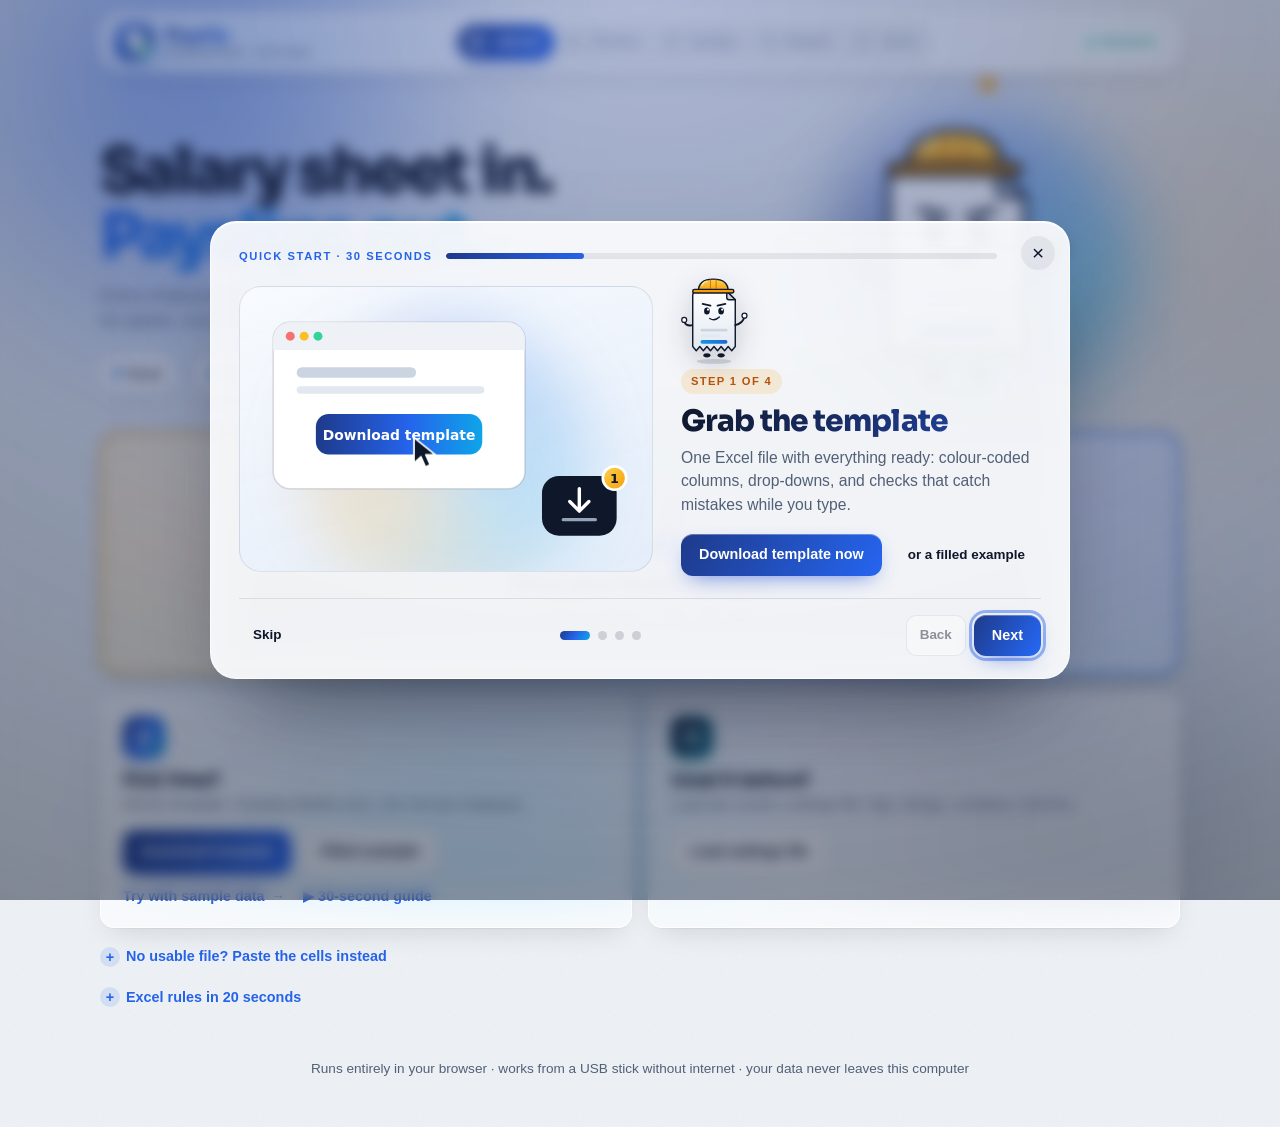
==== commit 04084436: "Animated onboarding, save point, crash-proof sessions and installable app First visit vs returning: " ====
--- a/index.html
+++ b/index.html
@@ -8,6 +8,10 @@
   <link rel="stylesheet" href="css/styles.css">
   <link rel="icon" href="data:image/svg+xml,%3Csvg xmlns='http://www.w3.org/2000/svg' viewBox='0 0 48 48'%3E%3Cdefs%3E%3ClinearGradient id='g' x1='0' y1='0' x2='1' y2='1'%3E%3Cstop offset='0' stop-color='%231e3a8a'/%3E%3Cstop offset='1' stop-color='%230ea5e9'/%3E%3C/linearGradient%3E%3C/defs%3E%3Crect x='2' y='2' width='44' height='44' rx='14' fill='url(%23g)'/%3E%3Cg transform='rotate(-8 24 25)'%3E%3Cpath d='M15 10.5h14.5l5 5V35l-2.5 2.5-2.5-2.5-2.5 2.5-2.5-2.5-2.5 2.5-2.5-2.5-2.5 2.5-2.5-2.5V12.5a2 2 0 0 1 2-2z' fill='%23fff'/%3E%3Crect x='17' y='17' width='9' height='2.4' rx='1.2' fill='%2393c5fd'/%3E%3Crect x='17' y='22' width='13' height='2.4' rx='1.2' fill='%23cbd5e1'/%3E%3C/g%3E%3Ccircle cx='35' cy='34' r='7.5' fill='%2310b981' stroke='%23fff' stroke-width='2.2'/%3E%3Cpath d='m31.6 34 2.3 2.3 4.4-4.6' fill='none' stroke='%23fff' stroke-width='2.2' stroke-linecap='round' stroke-linejoin='round'/%3E%3C/svg%3E">
   <meta name="theme-color" content="#1e3a8a">
+  <link rel="apple-touch-icon" href="icons/apple-touch-icon.png">
+  <meta name="apple-mobile-web-app-capable" content="yes">
+  <meta name="mobile-web-app-capable" content="yes">
+  <meta name="apple-mobile-web-app-title" content="Payslips">
 </head>
 <body data-step="1">
   <div class="aurora" aria-hidden="true"><span class="a1"></span><span class="a2"></span><span class="a3"></span><span class="a4"></span></div>
@@ -26,7 +30,11 @@
         <li data-step="4" class="disabled"><span class="dot">4</span><span class="lbl">Export</span></li>
         <li data-step="5" class="disabled"><span class="dot">5</span><span class="lbl">Send</span></li>
       </ol>
-      <span class="offline-badge" title="Nothing is uploaded to any server">Private</span>
+      <div class="top-actions">
+        <button type="button" class="top-chip install-chip hidden" id="btnInstall" title="Install as an app: opens from the desktop and works offline"><svg viewBox="0 0 24 24"><path d="M12 3v12M7 10l5 5 5-5"/><path d="M5 21h14"/></svg><span class="lbl">Install app</span></button>
+        <button type="button" class="top-chip backup-chip hidden" id="backupChip"></button>
+        <button type="button" class="offline-badge" id="privacyBtn" title="Nothing is uploaded to any server. Click to see what this computer keeps.">Private</button>
+      </div>
     </div></div>
   </header>
 
@@ -53,6 +61,8 @@
         <div class="hero-art"><span class="orbit" aria-hidden="true"></span><div data-art="mascot"></div></div>
       </div>
 
+      <div class="welcome hidden" id="welcome" aria-live="polite"></div>
+
       <label class="dropzone" id="dropzone" for="fileInput">
         <input type="file" id="fileInput" accept=".xlsx,.xlsm,.xls,.csv" hidden>
         <div class="dropzone-inner">
@@ -76,6 +86,7 @@
             <button type="button" class="btn" id="btnSampleXlsx">Filled example</button>
           </div>
           <button type="button" class="link" id="btnLoadSample">Try with sample data <span class="arrow">→</span></button>
+          <button type="button" class="link guide-link" id="btnTour">▶ 30-second guide</button>
         </div>
         <div class="start-card spot">
           <span class="sc-icon"><svg viewBox="0 0 24 24"><path d="M3 12a9 9 0 1 0 3-6.7"/><path d="M3 4v5h5"/><path d="M12 8v4l3 2"/></svg></span>
@@ -324,6 +335,7 @@
       </div>
 
       <div class="contact-summary" id="contactSummary"></div>
+      <div class="notice-bar" id="sendNotice"></div>
 
       <div class="channel-cards" id="channelCards"></div>
       <div class="channel-help spot" id="channelHelp"></div>
@@ -358,6 +370,7 @@
         <p class="muted small" id="sendNote"></p>
         <div class="actions" style="margin-top:12px">
           <button type="button" class="btn btn-small" id="btnLogCsv">Download delivery log (CSV)</button>
+          <label class="btn btn-small btn-ghost" title="After a browser reset or on another computer: load a delivery log CSV to bring the ticks back">Restore ticks from a log<input type="file" id="logInput" accept=".csv,text/csv" hidden></label>
           <button type="button" class="btn btn-small btn-ghost" id="btnClearSent">Clear all ticks</button>
         </div>
       </div>
@@ -394,6 +407,9 @@
   <script src="js/delivery.js"></script>
   <script src="js/template-xlsx.js"></script>
   <script src="js/art.js"></script>
+  <script src="js/vault.js"></script>
+  <script src="js/guide.js"></script>
   <script src="js/app.js"></script>
+  <script src="js/pwa.js"></script>
 </body>
 </html>
--- a/css/styles.css
+++ b/css/styles.css
@@ -534,3 +534,251 @@
 .paste-wrap { margin-top: 10px; padding: 14px; background: var(--glass); border: 1px solid var(--glass-edge); border-radius: 14px; }
 .paste-wrap textarea { width: 100%; font: 0.85rem ui-monospace, Consolas, monospace; padding: 10px; border: 1px solid var(--line-strong); border-radius: 10px; margin: 8px 0 10px; resize: vertical; background: #fff; }
 @media (max-width: 760px) { .reconcile { grid-template-columns: 1fr; } }
+
+/* =============================================================================
+   Guidance: modal shell, quick-start tour, save point, confirm, toasts
+   ============================================================================= */
+body.modal-open { overflow: hidden; }
+.modal-backdrop { position: fixed; inset: 0; z-index: 90; display: grid; place-items: center; padding: 16px; overflow-y: auto;
+  background: radial-gradient(120% 120% at 50% 0%, rgba(30, 58, 138, 0.32), rgba(15, 23, 42, 0.5));
+  -webkit-backdrop-filter: blur(7px); backdrop-filter: blur(7px); animation: mbIn 0.3s ease both; }
+.modal-backdrop.leaving { animation: mbOut 0.26s ease both; }
+.modal { position: relative; width: min(100%, 860px); max-height: calc(100vh - 32px); max-height: calc(100dvh - 32px); overflow: auto; padding: 26px 28px 22px;
+  border-radius: 26px; background: rgba(255, 255, 255, 0.92); border: 1px solid var(--glass-edge);
+  box-shadow: 0 50px 90px -34px rgba(15, 23, 42, 0.6), inset 0 1px 0 #fff;
+  -webkit-backdrop-filter: blur(24px) saturate(170%); backdrop-filter: blur(24px) saturate(170%); animation: mIn 0.55s var(--ease) both; outline: none; }
+.modal-backdrop.leaving .modal { animation: mOut 0.26s ease both; }
+.modal h2 { font-size: 1.55rem; letter-spacing: -0.03em; }
+.modal-x { position: absolute; top: 14px; right: 14px; z-index: 2; width: 34px; height: 34px; border-radius: 50%; border: 0; background: rgba(15, 23, 42, 0.06); color: var(--ink); font-size: 1.3rem; line-height: 1; cursor: pointer; transition: transform 0.25s var(--ease), background 0.2s; }
+.modal-x:hover { background: rgba(15, 23, 42, 0.12); transform: rotate(90deg); }
+@keyframes mbIn { from { opacity: 0; } to { opacity: 1; } }
+@keyframes mbOut { to { opacity: 0; } }
+@keyframes mIn { from { opacity: 0; transform: translateY(28px) scale(0.93); filter: blur(6px); } to { opacity: 1; transform: none; filter: none; } }
+@keyframes mOut { to { opacity: 0; transform: translateY(14px) scale(0.97); } }
+.btn-danger { color: #fff; border: 0; background: linear-gradient(120deg, #991b1b, #ef4444); box-shadow: 0 8px 22px -10px rgba(185, 28, 28, 0.8); }
+.btn-danger:hover:not(:disabled) { color: #fff; background: linear-gradient(120deg, #7f1d1d, #dc2626); }
+.btn.pressed { animation: pressed 0.6s var(--ease); }
+@keyframes pressed { 30% { transform: scale(0.94); } 60% { transform: scale(1.04); box-shadow: 0 0 0 8px rgba(37, 99, 235, 0.18); } }
+
+/* Tour */
+.tour-top { display: flex; align-items: center; gap: 14px; margin: 0 44px 18px 0; }
+.tour-kicker { font-size: 0.7rem; font-weight: 800; letter-spacing: 0.14em; text-transform: uppercase; color: var(--c1); white-space: nowrap; }
+.tour-bar { flex: 1; height: 6px; border-radius: 99px; background: rgba(15, 23, 42, 0.08); overflow: hidden; }
+.tour-bar i { display: block; width: 0; height: 100%; border-radius: inherit; background: var(--grad); background-size: 200% 100%; animation: shine 3s linear infinite; transition: width 0.55s var(--ease); }
+.tour-grid { display: grid; grid-template-columns: minmax(0, 1.15fr) minmax(0, 1fr); gap: 28px; align-items: center; }
+.tour-stage, .sp-stage { position: relative; border-radius: 22px; padding: 14px; overflow: hidden; border: 1px solid var(--line);
+  background: linear-gradient(160deg, rgba(248, 251, 255, 0.95), rgba(226, 236, 250, 0.9)),
+    repeating-linear-gradient(0deg, transparent 0 23px, rgba(37, 99, 235, 0.06) 23px 24px); }
+.tour-stage::before, .sp-stage::before { content: ""; position: absolute; width: 70%; aspect-ratio: 1; left: 15%; top: 10%; border-radius: 50%;
+  background: conic-gradient(from var(--ang), rgba(37, 99, 235, 0.22), rgba(14, 165, 233, 0.2), rgba(245, 158, 11, 0.18), rgba(37, 99, 235, 0.22)); filter: blur(30px); animation: spin 10s linear infinite; }
+.tour-scene { position: relative; }
+.tour-scene.enter-fwd { animation: sceneIn 0.55s var(--ease) both; }
+.tour-scene.enter-back { animation: sceneInBack 0.55s var(--ease) both; }
+@keyframes sceneIn { from { opacity: 0; transform: translateX(30px) scale(0.94) rotate(1.5deg); } to { opacity: 1; transform: none; } }
+@keyframes sceneInBack { from { opacity: 0; transform: translateX(-30px) scale(0.94) rotate(-1.5deg); } to { opacity: 1; transform: none; } }
+.scene { display: block; width: 100%; height: auto; overflow: visible; }
+.scene * { transform-box: view-box; }
+.tour-side { position: relative; }
+.tour-qasi { width: 78px; margin: -6px 0 4px -6px; filter: drop-shadow(0 10px 14px rgba(15, 23, 42, 0.18)); }
+.tour-copy.enter-fwd { animation: slideFwd 0.5s var(--ease) both; }
+.tour-copy.enter-back { animation: slideBack 0.5s var(--ease) both; }
+.tour-step { display: inline-block; font-size: 0.7rem; font-weight: 800; letter-spacing: 0.12em; text-transform: uppercase; color: var(--warn); background: var(--warn-bg); padding: 4px 10px; border-radius: 99px; }
+.tour-copy h2 { margin: 10px 0 8px; font-size: clamp(1.4rem, 3vw, 1.85rem); background: linear-gradient(120deg, var(--ink), #1e3a8a 70%, var(--c1)); -webkit-background-clip: text; background-clip: text; color: transparent; }
+.tour-copy p { color: var(--muted); font-size: 0.98rem; }
+.tour-copy b { color: var(--ink); }
+.tour-action { display: flex; flex-wrap: wrap; align-items: center; gap: 8px 12px; margin-top: 18px; }
+.tour-foot { display: flex; align-items: center; justify-content: space-between; gap: 12px; margin-top: 22px; padding-top: 16px; border-top: 1px solid var(--line); }
+.tour-dots { display: flex; gap: 8px; }
+.tour-dot { width: 9px; height: 9px; padding: 0; border: 0; border-radius: 99px; background: rgba(15, 23, 42, 0.16); cursor: pointer; transition: width 0.4s var(--ease), background 0.3s; }
+.tour-dot.done { background: rgba(37, 99, 235, 0.45); }
+.tour-dot.on { width: 30px; background: var(--grad); }
+.tour-nav { display: flex; gap: 8px; }
+@media (max-width: 720px) {
+  .modal { padding: 20px 16px 16px; border-radius: 22px; }
+  .tour-grid, .sp-grid { grid-template-columns: 1fr; gap: 14px; }
+  .tour-qasi { display: none; }
+  .tour-dots { display: none; }
+  .tour-copy p { font-size: 0.92rem; }
+}
+
+/* Scene 1: download */
+.sc-dl .sc-cursor { transform: translate(150px, 128px); animation: dlCursor 5s var(--ease) infinite; }
+.sc-dl .sc-cta { transform-box: fill-box; transform-origin: center; animation: dlPress 5s ease infinite; }
+.sc-dl .sc-file { transform: translate(226px, 150px); animation: dlFile 5s ease-in-out infinite both; }
+.sc-dl .sc-tray { transform-box: fill-box; transform-origin: 50% 100%; animation: dlTray 5s var(--ease) infinite; }
+.sc-dl .sc-badge { transform-box: fill-box; transform-origin: center; animation: dlBadge 5s var(--ease) infinite both; }
+.sc-dl .sc-note { animation: dlNote 5s var(--ease) infinite both; }
+@keyframes dlCursor { 0% { transform: translate(330px, 236px); opacity: 0; } 8% { opacity: 1; } 30% { transform: translate(150px, 128px); } 34% { transform: translate(150px, 128px) scale(0.8); } 38%, 100% { transform: translate(150px, 128px) scale(1); opacity: 1; } }
+@keyframes dlPress { 0%, 31% { transform: scale(1); } 35% { transform: scale(0.93); filter: brightness(1.15); } 40%, 100% { transform: scale(1); } }
+@keyframes dlFile { 0%, 34% { transform: translate(118px, 104px) scale(0.3); opacity: 0; } 42% { transform: translate(118px, 64px) scale(1.08); opacity: 1; } 54% { transform: translate(206px, 52px) rotate(9deg); } 68% { transform: translate(286px, 148px) scale(0.86) rotate(14deg); opacity: 1; } 74%, 100% { transform: translate(292px, 182px) scale(0.3); opacity: 0; } }
+@keyframes dlTray { 0%, 72% { transform: scale(1); } 77% { transform: scale(1.14, 0.88); } 83% { transform: scale(0.95, 1.06); } 89%, 100% { transform: scale(1); } }
+@keyframes dlBadge { 0%, 74% { transform: scale(0); } 80% { transform: scale(1.4); } 86%, 100% { transform: scale(1); } }
+@keyframes dlNote { 0%, 78% { opacity: 0; transform: translateY(14px); } 86%, 96% { opacity: 1; transform: none; } 100% { opacity: 0; } }
+
+/* Scene 2: fill the sheet */
+.sc-fill .sc-type { transform-box: fill-box; transform-origin: 0 50%; animation: fillType 6.5s var(--ease) infinite both; animation-delay: var(--d, 0s); }
+.sc-fill .sc-net { animation: fillNet 6.5s ease infinite both; animation-delay: var(--d, 0s); }
+.sc-fill .sc-ok { transform-box: fill-box; transform-origin: center; animation: fillOk 6.5s var(--ease) infinite both; animation-delay: var(--d, 0s); }
+.sc-fill .sc-logo { transform-box: fill-box; transform-origin: center; animation: fillLogo 6.5s var(--ease) infinite both; }
+.sc-fill .sc-tag { animation: fillTag 6.5s ease infinite both; }
+@keyframes fillType { 0% { transform: scaleX(0); } 9% { transform: scaleX(1); } 86% { transform: scaleX(1); opacity: 1; } 94%, 100% { transform: scaleX(1); opacity: 0; } }
+@keyframes fillNet { 0% { opacity: 0; } 7%, 86% { opacity: 1; } 94%, 100% { opacity: 0; } }
+@keyframes fillOk { 0% { transform: scale(0); } 6% { transform: scale(1.35); } 10%, 86% { transform: scale(1); opacity: 1; } 94%, 100% { transform: scale(1); opacity: 0; } }
+@keyframes fillLogo { 0%, 46% { transform: translate(250px, -150px) rotate(24deg) scale(0.6); opacity: 0; } 58% { transform: translate(70px, -46px) rotate(-8deg) scale(1.06); opacity: 1; } 67% { transform: none; } 71% { transform: scale(1.1, 0.9); } 75%, 90% { transform: none; opacity: 1; } 97%, 100% { opacity: 0; } }
+@keyframes fillTag { 0%, 70% { opacity: 0; } 76%, 92% { opacity: 1; } 98%, 100% { opacity: 0; } }
+
+/* Scene 3: drop */
+.sc-drop .sc-fly { opacity: 0; animation: dropFly 5s ease-in-out infinite both; }
+.sc-drop .sc-glow { opacity: 0; animation: dropGlow 5s ease infinite both; }
+.sc-drop .sc-zone { transform-box: fill-box; transform-origin: center; animation: dropZone 5s var(--ease) infinite; }
+.sc-drop .sc-res g { animation: dropRes 5s var(--ease) infinite both; }
+.sc-drop .sc-res .r2 { animation-delay: 0.15s; }
+.sc-drop .sc-res .r3 { animation-delay: 0.3s; }
+@keyframes dropFly { 0% { transform: translate(-40px, 150px) rotate(-22deg); opacity: 0; } 10% { opacity: 1; } 38% { transform: translate(100px, -6px) rotate(10deg) scale(1.12); } 54% { transform: translate(200px, 50px) rotate(0) scale(1); opacity: 1; } 62%, 100% { transform: translate(206px, 66px) scale(0.35); opacity: 0; } }
+@keyframes dropGlow { 0%, 52% { opacity: 0; } 60% { opacity: 1; } 82% { opacity: 0.35; } 100% { opacity: 0; } }
+@keyframes dropZone { 0%, 54% { transform: scale(1); } 60% { transform: scale(1.035); } 67%, 100% { transform: scale(1); } }
+@keyframes dropRes { 0%, 62% { opacity: 0; transform: translateY(12px); } 70%, 95% { opacity: 1; transform: none; } 100% { opacity: 0; } }
+
+/* Scene 4: save */
+.sc-save .sc-ring { transform-box: fill-box; transform-origin: center; animation: spinRing 14s linear infinite; }
+.sc-save .sc-chip { transform-box: fill-box; transform-origin: center; animation: saveChip 5.5s var(--ease) infinite both; }
+.sc-save .c1 { --tx: 111px; --ty: 56px; }
+.sc-save .c2 { --tx: -109px; --ty: 56px; animation-delay: 0.12s; }
+.sc-save .c3 { --tx: 117px; --ty: -64px; animation-delay: 0.24s; }
+.sc-save .c4 { --tx: -113px; --ty: -64px; animation-delay: 0.36s; }
+.sc-save .sc-doc { transform-box: fill-box; transform-origin: 50% 100%; animation: saveDoc 5.5s var(--ease) infinite; }
+.sc-save .sc-shield { transform-box: fill-box; transform-origin: center; animation: saveShield 5.5s var(--ease) infinite both; }
+.sc-save .sc-stamp { transform-box: fill-box; transform-origin: center; transform: rotate(-4deg); animation: saveStamp 5.5s var(--ease) infinite both; }
+@keyframes saveChip { 0% { opacity: 0; transform: translateY(10px); } 8%, 30% { opacity: 1; transform: none; } 46% { opacity: 0.2; transform: translate(var(--tx), var(--ty)) scale(0.3); } 48%, 100% { opacity: 0; transform: translate(var(--tx), var(--ty)) scale(0.3); } }
+@keyframes saveDoc { 0%, 44% { transform: scale(1); } 50% { transform: scale(1.1); } 57%, 100% { transform: scale(1); } }
+@keyframes saveShield { 0%, 52% { transform: scale(0) rotate(-25deg); } 60% { transform: scale(1.28); } 66%, 94% { transform: scale(1); } 100% { transform: scale(0); } }
+@keyframes saveStamp { 0%, 62% { opacity: 0; transform: scale(1.9) rotate(-10deg); } 68% { opacity: 1; transform: scale(0.94) rotate(-4deg); } 72%, 94% { opacity: 1; transform: rotate(-4deg); } 100% { opacity: 0; transform: rotate(-4deg); } }
+
+/* Save point */
+.savepoint { width: min(100%, 880px); }
+.sp-ribbon { display: flex; margin: -4px 44px 0 0; }
+.sp-ribbon span { display: inline-flex; align-items: center; gap: 8px; padding: 6px 14px 6px 10px; border-radius: 10px; transform: rotate(-2deg);
+  font-family: var(--display); font-size: 0.78rem; font-weight: 800; letter-spacing: 0.16em; text-transform: uppercase; color: var(--ink);
+  background: linear-gradient(120deg, #fde68a, #f59e0b 60%, #fbbf24); background-size: 200% 100%; box-shadow: 0 10px 22px -10px rgba(245, 158, 11, 0.9);
+  animation: ribbonIn 0.7s var(--ease) both 0.15s, shine 4s linear infinite; }
+.sp-ribbon span::before { content: ""; width: 16px; height: 16px; border-radius: 4px; background: var(--ink); box-shadow: inset 0 -6px 0 #475569, inset 4px 3px 0 -1px #fde68a; }
+@keyframes ribbonIn { from { opacity: 0; transform: translateY(-14px) rotate(-10deg) scale(0.6); } 60% { transform: rotate(3deg) scale(1.08); } to { opacity: 1; transform: rotate(-2deg); } }
+.sp-grid { display: grid; grid-template-columns: minmax(0, 0.95fr) minmax(0, 1.1fr); gap: 26px; align-items: center; margin-top: 16px; }
+.sp-stage { overflow: visible; }
+.sp-qasi { position: absolute; right: -14px; bottom: -22px; width: 92px; filter: drop-shadow(0 12px 16px rgba(15, 23, 42, 0.22)); }
+.sp-copy h2 { margin-bottom: 6px; }
+.sp-copy > p { color: var(--muted); }
+.sp-list { list-style: none; padding: 0; margin: 14px 0 18px; display: grid; gap: 6px; }
+.sp-list li { display: grid; grid-template-columns: 26px auto minmax(0, 1fr); gap: 10px; align-items: center; padding: 8px 12px; border-radius: 12px; background: rgba(255, 255, 255, 0.8); border: 1px solid var(--line); animation: fadeUp 0.45s var(--ease) both; animation-delay: calc(var(--k) * 80ms + 250ms); }
+.sp-ico { width: 24px; height: 24px; border-radius: 50%; display: grid; place-items: center; overflow: hidden; background: var(--ok); color: #fff; font-size: 0.78rem; font-weight: 900; }
+.sp-list li.off .sp-ico { background: #cbd5e1; }
+.sp-ico img { width: 100%; height: 100%; object-fit: contain; background: #fff; }
+.sp-lbl { font-weight: 700; font-size: 0.9rem; }
+.sp-val { color: var(--muted); font-size: 0.84rem; text-align: right; overflow: hidden; text-overflow: ellipsis; white-space: nowrap; }
+.sp-actions { display: flex; flex-wrap: wrap; align-items: center; gap: 10px; }
+.sp-note { margin-top: 12px; }
+.savepoint.saved .sp-stage { animation: savedPop 0.7s var(--ease); }
+.savepoint.saved .sc-chip { animation: none; opacity: 0; }
+.savepoint.saved .sc-shield { animation: none; transform: scale(1.1); }
+.savepoint.saved .sc-stamp { animation: none; opacity: 1; transform: rotate(-4deg) scale(1.12); }
+@keyframes savedPop { 40% { transform: scale(1.05) rotate(-1deg); } }
+@media (max-width: 720px) { .sp-stage { max-width: 320px; width: 100%; margin: 0 auto; } .sp-qasi { width: 70px; } }
+
+/* Confirm */
+.confirm { width: min(100%, 470px); }
+.cf-head { display: flex; align-items: center; gap: 12px; margin-right: 34px; }
+.cf-qasi { width: 62px; flex: none; }
+.cf-head h2 { font-size: 1.25rem; }
+.cf-body { margin: 12px 0 20px; color: var(--muted); }
+.cf-body b { color: var(--ink); }
+.cf-actions { display: flex; justify-content: flex-end; flex-wrap: wrap; gap: 10px; }
+
+/* Data panel */
+.data-panel { width: min(100%, 600px); }
+.data-list { list-style: none; padding: 0; margin: 16px 0; display: grid; gap: 8px; }
+.data-list li { display: grid; grid-template-columns: 36px minmax(0, 1fr); gap: 12px; align-items: start; padding: 11px 13px; border-radius: 14px; background: rgba(255, 255, 255, 0.8); border: 1px solid var(--line); animation: fadeUp 0.4s var(--ease) both; }
+.data-list li:nth-child(2) { animation-delay: 0.06s; } .data-list li:nth-child(3) { animation-delay: 0.12s; } .data-list li:nth-child(4) { animation-delay: 0.18s; }
+.data-list .di { width: 36px; height: 36px; border-radius: 11px; display: grid; place-items: center; font-size: 1.05rem; background: var(--info-bg); }
+.data-list .di.ok { background: var(--ok-bg); } .data-list .di.warn { background: var(--warn-bg); }
+.data-list b { display: block; color: var(--ink); }
+.data-list span { color: var(--muted); font-size: 0.86rem; }
+.data-panel .check { display: flex; gap: 8px; align-items: flex-start; font-size: 0.9rem; margin: 6px 0 16px; }
+.data-panel .actions { justify-content: space-between; }
+
+/* Toasts */
+.toast-stack { position: fixed; left: 50%; bottom: 18px; z-index: 95; transform: translateX(-50%); width: min(calc(100% - 32px), 470px); display: flex; flex-direction: column; gap: 10px; pointer-events: none; }
+.toast { position: relative; overflow: hidden; pointer-events: auto; display: flex; align-items: flex-start; gap: 12px; padding: 13px 14px 14px; border-radius: 16px; font-size: 0.9rem; color: #e2e8f0;
+  background: rgba(15, 23, 42, 0.92); border: 1px solid rgba(255, 255, 255, 0.08); box-shadow: 0 24px 44px -20px rgba(15, 23, 42, 0.7);
+  -webkit-backdrop-filter: blur(16px); backdrop-filter: blur(16px); animation: toastIn 0.5s var(--ease) both; }
+.toast b { color: #fff; }
+.toast.leaving { animation: toastOut 0.3s ease both; }
+.toast-ico { flex: none; width: 26px; height: 26px; border-radius: 50%; display: grid; place-items: center; font-size: 0.8rem; font-weight: 900; color: #fff; background: var(--c1); animation: popIn 0.5s var(--ease) both 0.15s; }
+.toast-ok .toast-ico { background: #10b981; }
+.toast-warn .toast-ico, .toast-save .toast-ico { background: var(--c3); color: var(--ink); }
+.toast-body { flex: 1; min-width: 0; }
+.toast-actions { display: flex; flex-wrap: wrap; gap: 8px; margin-top: 9px; }
+.toast .btn { color: #fff; background: rgba(255, 255, 255, 0.1); border-color: rgba(255, 255, 255, 0.22); }
+.toast .btn:hover:not(:disabled) { color: var(--ink); }
+.toast .btn-primary { background: var(--grad); background-size: 200% 100%; border: 0; }
+.toast .btn-primary:hover:not(:disabled) { color: #fff; }
+.toast-x { flex: none; border: 0; background: none; color: #94a3b8; font-size: 1.2rem; line-height: 1; cursor: pointer; padding: 0 2px; }
+.toast-timer { position: absolute; left: 0; bottom: 0; width: 100%; height: 3px; background: var(--grad); transform-origin: 0 50%; animation: toastTimer linear both; }
+.toast.hold .toast-timer { animation-play-state: paused; }
+@keyframes toastIn { from { opacity: 0; transform: translateY(24px) scale(0.92); } to { opacity: 1; transform: none; } }
+@keyframes toastOut { to { opacity: 0; transform: translateY(12px) scale(0.96); } }
+@keyframes toastTimer { from { transform: scaleX(1); } to { transform: scaleX(0); } }
+
+/* Top bar chips: install, backup status, privacy */
+.top-actions { display: flex; align-items: center; gap: 8px; }
+.top-chip { display: inline-flex; align-items: center; gap: 7px; padding: 6px 12px; border-radius: 999px; cursor: pointer; white-space: nowrap;
+  font: inherit; font-size: 0.76rem; font-weight: 800; color: var(--ink); background: rgba(255, 255, 255, 0.75); border: 1px solid var(--line-strong);
+  transition: transform 0.2s var(--ease), box-shadow 0.2s, background 0.2s; }
+.top-chip:hover { transform: translateY(-1px); box-shadow: 0 8px 18px -10px rgba(15, 23, 42, 0.45); background: #fff; }
+.top-chip svg { width: 15px; height: 15px; fill: none; stroke: currentColor; stroke-width: 2.2; stroke-linecap: round; stroke-linejoin: round; flex: none; }
+.backup-chip.state-never, .backup-chip.state-stale { color: #92400e; background: rgba(255, 251, 235, 0.92); border-color: rgba(245, 158, 11, 0.5); }
+.backup-chip.state-never::after, .backup-chip.state-stale::after { content: ""; width: 8px; height: 8px; border-radius: 50%; background: var(--c3); animation: pingAmber 1.8s infinite; }
+.backup-chip.state-ok { color: var(--ok); border-color: rgba(16, 185, 129, 0.32); }
+.backup-chip.bump { animation: chipBump 0.7s var(--ease); }
+@keyframes pingAmber { 0% { box-shadow: 0 0 0 0 rgba(245, 158, 11, 0.7); } 70% { box-shadow: 0 0 0 7px rgba(245, 158, 11, 0); } 100% { box-shadow: 0 0 0 0 rgba(245, 158, 11, 0); } }
+@keyframes chipBump { 30% { transform: scale(1.14) rotate(-3deg); } 60% { transform: scale(0.96) rotate(2deg); } }
+.install-chip { color: #fff; border: 0; background: var(--grad); background-size: 200% 100%; animation: shine 5s linear infinite; }
+.install-chip:hover { background: var(--grad); background-size: 200% 100%; }
+button.offline-badge { cursor: pointer; font-family: inherit; transition: transform 0.2s var(--ease); }
+button.offline-badge:hover { transform: translateY(-1px); }
+@media (max-width: 860px) { .top-chip .lbl { display: none; } .top-chip { padding: 7px; } .top-chip::after { display: none; } .backup-chip.state-never, .backup-chip.state-stale { box-shadow: 0 0 0 3px rgba(245, 158, 11, 0.25); } }
+
+/* Welcome back / resume card on step 1 */
+.welcome { position: relative; overflow: hidden; isolation: isolate; display: flex; flex-wrap: wrap; align-items: center; gap: 14px 18px; margin: 0 0 18px; padding: 16px 20px; border-radius: 20px; color: #fff;
+  background: linear-gradient(120deg, #172554, #1e3a8a 30%, var(--c1) 70%, var(--c4)); background-size: 160% 100%;
+  box-shadow: 0 22px 44px -24px rgba(29, 78, 216, 0.9); animation: welcomeIn 0.7s var(--ease) both, shine 12s linear infinite alternate; }
+.welcome::after { content: ""; position: absolute; inset: 0; z-index: -1; background: linear-gradient(100deg, transparent 30%, rgba(255, 255, 255, 0.22) 50%, transparent 70%); transform: translateX(-100%); animation: sweep 3.2s var(--ease) 0.6s both; }
+@keyframes welcomeIn { from { opacity: 0; transform: translateY(-14px) scale(0.98); } to { opacity: 1; transform: none; } }
+@keyframes sweep { to { transform: translateX(100%); } }
+.wl-art { position: relative; width: 58px; flex: none; }
+.wl-art .qasi { width: 58px; }
+.wl-ring { width: 58px; height: 58px; flex: none; }
+.wl-ring .trk { stroke: rgba(255, 255, 255, 0.22); }
+.wl-ring .val { stroke: #fde68a; transform: rotate(-90deg); transform-origin: 50% 50%; transition: stroke-dashoffset 1.2s var(--ease); }
+.wl-ring text { fill: #fff; font: 800 13px var(--display); }
+.wl-text { flex: 1; min-width: 210px; }
+.wl-kicker { font-size: 0.68rem; font-weight: 800; letter-spacing: 0.14em; text-transform: uppercase; color: #bfdbfe; }
+.wl-title { font-family: var(--display); font-size: 1.18rem; font-weight: 800; letter-spacing: -0.02em; margin-top: 2px; overflow-wrap: anywhere; }
+.wl-meta { font-size: 0.86rem; color: #dbeafe; margin-top: 2px; }
+.wl-meta .warn { color: #fde68a; font-weight: 700; }
+.wl-actions { display: flex; flex-wrap: wrap; gap: 8px; }
+.welcome .btn { color: #fff; background: rgba(255, 255, 255, 0.12); border-color: rgba(255, 255, 255, 0.3); }
+.welcome .btn:hover:not(:disabled) { color: var(--ink); background: #fff; }
+.welcome .btn-light { color: #1e3a8a; background: #fff; border: 0; box-shadow: 0 10px 22px -10px rgba(15, 23, 42, 0.6); }
+.welcome .btn-light:hover:not(:disabled) { color: #1e3a8a; }
+.start-card .link.guide-link { margin-top: 10px; margin-left: 14px; }
+.notice-bar:empty { display: none; }
+.contact-summary button.chip { font: inherit; font-size: 0.86rem; font-weight: 700; cursor: pointer; }
+.contact-summary button.chip.warn::before { content: ""; display: inline-block; width: 8px; height: 8px; margin-right: 7px; border-radius: 50%; background: var(--c3); animation: pingAmber 1.8s infinite; vertical-align: 1px; }
+@media (max-width: 720px) {
+  .sp-grid { grid-template-columns: 1fr; gap: 14px; margin-top: 10px; }
+  .sp-stage { max-width: 300px; }
+  .sp-actions .btn-xl { width: 100%; }
+  .sp-actions .btn-ghost { width: 100%; }
+  .sp-list li { grid-template-columns: 26px auto minmax(0, 1fr); }
+}
+@media (max-width: 560px) { button.offline-badge { display: inline-flex; font-size: 0; gap: 0; padding: 9px; letter-spacing: 0; } .top-actions { gap: 6px; } }
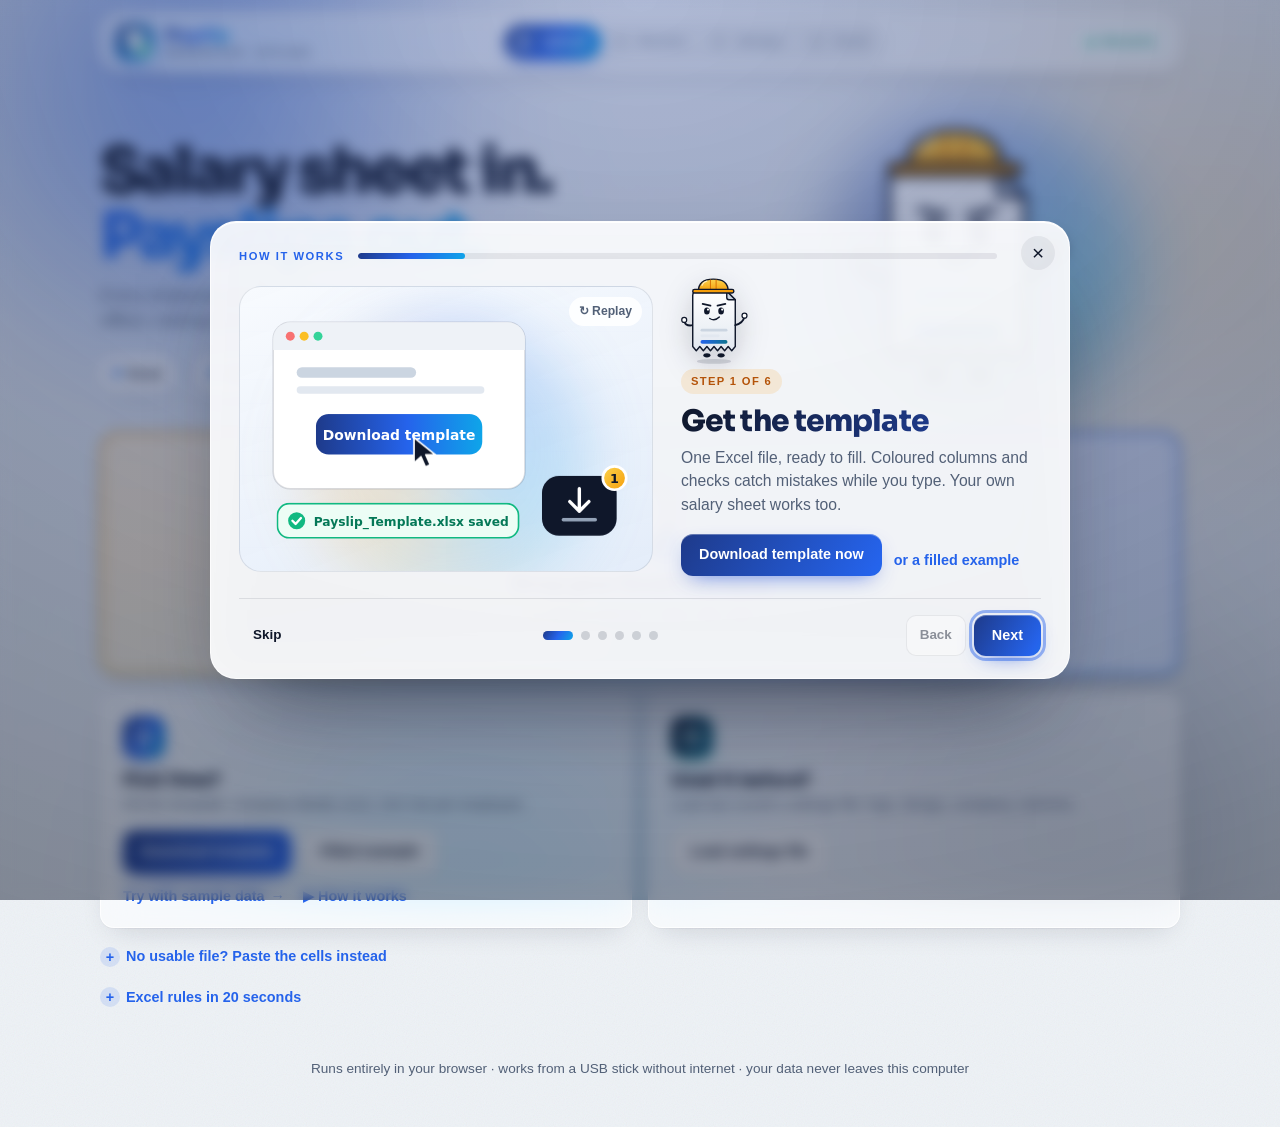
==== commit dcd01f79: "View-then-send with WhatsApp back, per-channel PDF locks, calmer UI, multi-sheet parsing Send (expor" ====
--- a/index.html
+++ b/index.html
@@ -27,8 +27,7 @@
         <li data-step="1" class="active"><span class="dot">1</span><span class="lbl">Upload</span></li>
         <li data-step="2" class="disabled"><span class="dot">2</span><span class="lbl">Review</span></li>
         <li data-step="3" class="disabled"><span class="dot">3</span><span class="lbl">Design</span></li>
-        <li data-step="4" class="disabled"><span class="dot">4</span><span class="lbl">Export</span></li>
-        <li data-step="5" class="disabled"><span class="dot">5</span><span class="lbl">Send</span></li>
+        <li data-step="4" class="disabled"><span class="dot">4</span><span class="lbl">Send</span></li>
       </ol>
       <div class="top-actions">
         <button type="button" class="top-chip install-chip hidden" id="btnInstall" title="Install as an app: opens from the desktop and works offline"><svg viewBox="0 0 24 24"><path d="M12 3v12M7 10l5 5 5-5"/><path d="M5 21h14"/></svg><span class="lbl">Install app</span></button>
@@ -49,13 +48,13 @@
       <div class="hero">
         <div class="hero-copy">
           <h1>Salary sheet in.<br><span class="grad">Payslips out.</span></h1>
-          <p class="hero-sub">Every employee gets a clean, locked PDF in their Outlook inbox. Built for speed, runs offline, nothing leaves this computer.</p>
+          <p class="hero-sub">Every employee gets a clear payslip on WhatsApp or by email. Runs offline; nothing leaves this computer.</p>
           <div class="flowline" aria-label="How it works">
             <span class="pill"><i></i>Excel</span><span class="sep">›</span>
             <span class="pill"><i></i>Check</span><span class="sep">›</span>
-            <span class="pill"><i></i>Design</span><span class="sep">›</span>
-            <span class="pill"><i></i>Lock PDF</span><span class="sep">›</span>
-            <span class="pill"><i></i>Outlook</span>
+            <span class="pill"><i></i>View</span><span class="sep">›</span>
+            <span class="pill"><i></i>WhatsApp</span><span class="sep">›</span>
+            <span class="pill"><i></i>Email</span>
           </div>
         </div>
         <div class="hero-art"><span class="orbit" aria-hidden="true"></span><div data-art="mascot"></div></div>
@@ -86,7 +85,7 @@
             <button type="button" class="btn" id="btnSampleXlsx">Filled example</button>
           </div>
           <button type="button" class="link" id="btnLoadSample">Try with sample data <span class="arrow">→</span></button>
-          <button type="button" class="link guide-link" id="btnTour">▶ 30-second guide</button>
+          <button type="button" class="link guide-link" id="btnTour">▶ How it works</button>
         </div>
         <div class="start-card spot">
           <span class="sc-icon"><svg viewBox="0 0 24 24"><path d="M3 12a9 9 0 1 0 3-6.7"/><path d="M3 4v5h5"/><path d="M12 8v4l3 2"/></svg></span>
@@ -276,43 +275,102 @@
 
       <div class="panel-nav">
         <button type="button" class="btn" data-go="2">← Back</button>
-        <button type="button" class="btn btn-primary" data-go="4">Continue to export →</button>
+        <button type="button" class="btn btn-primary" data-go="4">Continue to send →</button>
       </div>
     </section>
 
-    <!-- ================= STEP 4: EXPORT ================= -->
+    <!-- ================= STEP 4: SEND ================= -->
     <section class="panel hidden" id="panel4">
       <div class="panel-head">
         <div>
-          <h2>Export</h2>
-          <p class="muted">Generated here, on this computer.</p>
-        </div>
-      </div>
-
-      <div class="export-summary spot" id="exportSummary"></div>
+          <h2>Send</h2>
+          <p class="muted">Look at each payslip, then send it on WhatsApp or by email.</p>
+        </div>
+      </div>
+
       <div id="exportState"></div>
-
-      <div class="export-options">
-        <label class="check"><input type="checkbox" id="skipErrors" checked> Skip rows with errors (recommended)</label>
-        <label class="check"><input type="checkbox" id="protectPdfs" checked> Password on each PDF <span class="muted small" id="protectHint"></span></label>
-      </div>
-
-      <div class="export-buttons">
-        <button type="button" class="export-btn" id="btnExportFolder" disabled>
-          <span class="export-btn-title">Folder of PDFs</span>
-          <span class="export-btn-sub">One file per employee, written to a folder you pick. Best for sending.</span>
-        </button>
-        <button type="button" class="export-btn" id="btnExportZip" disabled>
-          <span class="export-btn-title">ZIP of PDFs</span>
-          <span class="export-btn-sub">Same files, zipped.</span>
-        </button>
-        <button type="button" class="export-btn secondary" id="btnExportPdf" disabled>
-          <span class="export-btn-title">One PDF, all payslips</span>
-          <span class="export-btn-sub">For printing or the archive. No password.</span>
-        </button>
-      </div>
+      <div class="notice-bar" id="sendNotice"></div>
+
+      <div class="send-top">
+        <div class="send-card spot">
+          <div class="send-count"><b id="sentCount">0</b> of <span id="sendTotal">0</span> sent</div>
+          <div class="send-meter"><i id="sendMeter"></i></div>
+          <div class="send-facts" id="sendFacts"></div>
+          <button type="button" class="btn btn-primary btn-xl" id="btnStartSending">Start</button>
+        </div>
+        <div class="lock-card spot">
+          <div class="lock-title"><svg viewBox="0 0 24 24"><rect x="4.5" y="10.5" width="15" height="10" rx="2.5"/><path d="M8 10.5V8a4 4 0 0 1 8 0v2.5"/></svg> Password on the PDF</div>
+          <label class="switch"><input type="checkbox" id="lockWhatsapp"><span class="sw"></span>WhatsApp <span class="badge ok">recommended</span></label>
+          <label class="switch"><input type="checkbox" id="lockEmail"><span class="sw"></span>Email</label>
+          <label class="switch"><input type="checkbox" id="lockDownload"><span class="sw"></span>Downloads</label>
+          <label class="pw-rule"><span>Password</span>
+            <select id="passwordRule">
+              <option value="id">Iqama / National ID number</option>
+              <option value="id+dob">Iqama + birth day and month</option>
+              <option value="dob">Date of birth (DDMMYYYY)</option>
+              <option value="custom">"Payslip Password" column</option>
+            </select>
+          </label>
+          <p class="muted small" id="lockNote"></p>
+        </div>
+      </div>
+
+      <div class="section open-section spot">
+        <div class="table-head">
+          <h3 style="margin:0">Employees <span class="badge neutral" id="sendCount"></span></h3>
+          <div class="table-tools">
+            <input type="search" id="sendSearch" placeholder="Search name or ID…" aria-label="Search">
+            <select id="sendFilter" aria-label="Show">
+              <option value="all">Everyone</option>
+              <option value="todo">Not sent yet</option>
+              <option value="sent">Sent</option>
+              <option value="nocontact">No mobile or email</option>
+            </select>
+          </div>
+        </div>
+        <div class="table-scroll" style="max-height:560px">
+          <table class="data send-table" id="sendTable">
+            <thead><tr><th class="tick">Sent</th><th>Employee</th><th>Mobile / email</th><th class="acts">Actions</th></tr></thead>
+            <tbody></tbody>
+          </table>
+        </div>
+        <p class="muted small" id="sendNote"></p>
+      </div>
+
+      <details class="section spot" id="secMessage">
+        <summary><span class="sec-title">Message</span><span class="sec-meta muted small">subject · text · sender</span></summary>
+        <div class="section-body">
+          <div class="form-grid">
+            <label><span>Subject (email) / first line (WhatsApp)</span><input type="text" id="msgSubject"></label>
+            <label><span>Sender email (From)</span><input type="text" id="msgFrom" placeholder="e.g. payroll@company.com"></label>
+            <label class="wide"><span>Message</span><textarea id="msgText" rows="6"></textarea></label>
+          </div>
+          <p class="muted small"><code>{first_name}</code> <code>{name}</code> <code>{period}</code> <code>{company}</code> <code>{net}</code> <code>{password_hint}</code> (left out when the PDF is not locked)</p>
+          <div class="msg-preview" id="msgPreview"></div>
+        </div>
+      </details>
+
+      <details class="section spot" id="secMore">
+        <summary><span class="sec-title">More</span><span class="sec-meta muted small">download all · print · Outlook pack · records</span></summary>
+        <div class="section-body">
+          <div class="more-grid">
+            <button type="button" class="more-btn" id="btnExportFolder" data-needs-ready><b>All PDFs to a folder</b><span>One file per employee, plus the delivery log</span></button>
+            <button type="button" class="more-btn" id="btnExportZip" data-needs-ready><b>All PDFs as a ZIP</b><span>Same files, zipped</span></button>
+            <button type="button" class="more-btn" id="btnExportPdf" data-needs-ready><b>One PDF to print</b><span>All payslips, no password</span></button>
+            <button type="button" class="more-btn" id="btnRegister" data-needs-ready><b>Signature register</b><span>For payslips handed out on paper</span></button>
+            <button type="button" class="more-btn" id="btnEmlPack" data-needs-ready><b>All Outlook emails (ZIP)</b><span>Batches of 50 with a macro for Drafts</span></button>
+            <button type="button" class="more-btn" id="btnMergePack" data-needs-ready><b>Gmail / any mailbox</b><span>Thunderbird Mail Merge pack</span></button>
+          </div>
+          <label class="check"><input type="checkbox" id="skipErrors" checked> Skip rows with errors (recommended)</label>
+          <div class="actions" style="margin-top:12px">
+            <button type="button" class="btn btn-small" id="btnLogCsv">Download delivery log (CSV)</button>
+            <label class="btn btn-small btn-ghost" title="After a browser reset or on another computer: load a delivery log CSV to bring the ticks back">Restore ticks from a log<input type="file" id="logInput" accept=".csv,text/csv" hidden></label>
+            <button type="button" class="btn btn-small btn-ghost" id="btnClearSent">Clear all ticks</button>
+          </div>
+        </div>
+      </details>
+
       <button type="button" class="btn btn-ghost hidden" id="btnCancel">Cancel</button>
-
       <div class="progress hidden" id="progress">
         <div class="progress-bar"><div id="progressFill"></div></div>
         <div class="muted small" id="progressText"></div>
@@ -321,68 +379,6 @@
 
       <div class="panel-nav">
         <button type="button" class="btn" data-go="3">← Back</button>
-        <button type="button" class="btn btn-primary" data-go="5">Continue to send →</button>
-      </div>
-    </section>
-
-    <!-- ================= STEP 5: SEND ================= -->
-    <section class="panel hidden" id="panel5">
-      <div class="panel-head">
-        <div>
-          <h2>Send</h2>
-          <p class="muted">Through the tools you already have. This page sends nothing itself.</p>
-        </div>
-      </div>
-
-      <div class="contact-summary" id="contactSummary"></div>
-      <div class="notice-bar" id="sendNotice"></div>
-
-      <div class="channel-cards" id="channelCards"></div>
-      <div class="channel-help spot" id="channelHelp"></div>
-
-      <details class="section spot" id="secMessage">
-        <summary><span class="sec-title">Email message</span><span class="sec-meta muted small" id="msgMeta">subject · body · sender</span></summary>
-        <div class="section-body">
-          <div class="form-grid">
-            <label><span>Subject</span><input type="text" id="msgSubject"></label>
-            <label><span>Sender email (From)</span><input type="text" id="msgFrom" placeholder="e.g. payroll@company.com"></label>
-            <label class="wide"><span>Message</span><textarea id="msgText" rows="6"></textarea></label>
-          </div>
-          <p class="muted small"><code>{name}</code> <code>{period}</code> <code>{company}</code> <code>{net}</code> <code>{password_hint}</code> <code>{password_hint_ar}</code></p>
-          <pre class="msg-preview" id="msgPreview"></pre>
-        </div>
-      </details>
-
-      <div class="section open-section spot">
-        <div class="table-head">
-          <h3 style="margin:0">Send list <span class="badge neutral" id="sendCount"></span></h3>
-          <div class="table-tools">
-            <input type="search" id="sendSearch" placeholder="Search name or ID…" aria-label="Search">
-            <label class="check"><input type="checkbox" id="hideSent"> Hide sent</label>
-          </div>
-        </div>
-        <div class="table-scroll" style="max-height:520px">
-          <table class="data" id="sendTable">
-            <thead><tr><th>Sent</th><th>ID</th><th>Name</th><th id="sendContactHead">Contact</th><th>File</th><th>Actions</th></tr></thead>
-            <tbody></tbody>
-          </table>
-        </div>
-        <p class="muted small" id="sendNote"></p>
-        <div class="actions" style="margin-top:12px">
-          <button type="button" class="btn btn-small" id="btnLogCsv">Download delivery log (CSV)</button>
-          <label class="btn btn-small btn-ghost" title="After a browser reset or on another computer: load a delivery log CSV to bring the ticks back">Restore ticks from a log<input type="file" id="logInput" accept=".csv,text/csv" hidden></label>
-          <button type="button" class="btn btn-small btn-ghost" id="btnClearSent">Clear all ticks</button>
-        </div>
-      </div>
-
-      <div class="progress hidden" id="progress5">
-        <div class="progress-bar"><div id="progressFill5"></div></div>
-        <div class="muted small" id="progressText5"></div>
-      </div>
-      <div id="sendMessage"></div>
-
-      <div class="panel-nav">
-        <button type="button" class="btn" data-go="4">← Back</button>
         <button type="button" class="btn btn-ghost" id="btnStartOver">Start over with another file</button>
       </div>
     </section>
--- a/css/styles.css
+++ b/css/styles.css
@@ -81,10 +81,10 @@
 /* Living background: drifting aurora blobs + fine grain */
 .aurora { position: fixed; inset: 0; z-index: -2; overflow: hidden; pointer-events: none; background: radial-gradient(120% 90% at 50% 0%, #f4f7fb 0%, #e9eff7 45%, #eef3f8 100%); }
 .aurora span { position: absolute; width: 58vmax; height: 58vmax; border-radius: 50%; filter: blur(60px); opacity: 0.55; mix-blend-mode: multiply; will-change: transform; }
-.aurora .a1 { background: radial-gradient(circle, var(--c1) 0%, transparent 62%); top: -22vmax; left: -14vmax; animation: drift1 26s ease-in-out infinite alternate; }
-.aurora .a2 { background: radial-gradient(circle, var(--c3) 0%, transparent 62%); top: -10vmax; right: -22vmax; opacity: 0.2; animation: drift2 32s ease-in-out infinite alternate; }
-.aurora .a3 { background: radial-gradient(circle, var(--c4) 0%, transparent 62%); bottom: -30vmax; left: 8vmax; opacity: 0.38; animation: drift3 30s ease-in-out infinite alternate; }
-.aurora .a4 { background: radial-gradient(circle, #475569 0%, transparent 62%); bottom: -24vmax; right: -12vmax; opacity: 0.35; animation: drift4 36s ease-in-out infinite alternate; }
+.aurora .a1 { background: radial-gradient(circle, var(--c1) 0%, transparent 62%); top: -22vmax; left: -14vmax; }
+.aurora .a2 { background: radial-gradient(circle, var(--c3) 0%, transparent 62%); top: -10vmax; right: -22vmax; opacity: 0.2; }
+.aurora .a3 { background: radial-gradient(circle, var(--c4) 0%, transparent 62%); bottom: -30vmax; left: 8vmax; opacity: 0.38; }
+.aurora .a4 { background: radial-gradient(circle, #475569 0%, transparent 62%); bottom: -24vmax; right: -12vmax; opacity: 0.35; }
 @keyframes drift1 { to { transform: translate(18vmax, 14vmax) scale(1.15); } }
 @keyframes drift2 { to { transform: translate(-20vmax, 18vmax) scale(0.9); } }
 @keyframes drift3 { to { transform: translate(26vmax, -12vmax) scale(1.2); } }
@@ -109,29 +109,29 @@
 .brand:hover .brand-mark { transform: rotate(-8deg) scale(1.06); }
 .brand-name { font-family: var(--display); font-weight: 800; font-size: 1.12rem; letter-spacing: -0.03em; line-height: 1; }
 .brand-name small { display: block; font-family: inherit; font-weight: 600; font-size: 0.62rem; letter-spacing: 0.16em; text-transform: uppercase; color: var(--muted); margin-top: 3px; }
-.brand-name b { background: var(--grad); -webkit-background-clip: text; background-clip: text; color: transparent; background-size: 200% 100%; animation: shine 6s linear infinite; }
+.brand-name b { background: var(--grad); -webkit-background-clip: text; background-clip: text; color: transparent; }
 @keyframes shine { to { background-position: 200% 0; } }
 
 .stepper { list-style: none; display: flex; gap: 2px; margin: 0; padding: 4px; border-radius: 999px; background: rgba(15, 23, 42, 0.05); }
 .stepper li { display: flex; align-items: center; gap: 7px; padding: 6px 13px 6px 7px; border-radius: 999px; cursor: pointer; color: var(--muted); font-size: 0.86rem; font-weight: 600; transition: background 0.3s var(--ease), color 0.3s, box-shadow 0.3s; position: relative; }
 .stepper li .dot { width: 22px; height: 22px; border-radius: 50%; display: grid; place-items: center; font-size: 0.72rem; font-weight: 800; background: rgba(15, 23, 42, 0.08); transition: transform 0.3s var(--ease), background 0.3s; }
 .stepper li:hover:not(.disabled) { color: var(--ink); }
-.stepper li.active { color: #fff; background: var(--grad); background-size: 200% 100%; animation: shine 5s linear infinite; box-shadow: 0 6px 18px -6px rgba(29, 78, 216, 0.6); }
+.stepper li.active { color: #fff; background: var(--grad); box-shadow: 0 6px 18px -6px rgba(29, 78, 216, 0.6); }
 .stepper li.active .dot { background: rgba(255, 255, 255, 0.28); color: #fff; transform: scale(1.05); }
 .stepper li.done { color: var(--ok); }
 .stepper li.done .dot { background: var(--ok); color: #fff; font-size: 0; }
 .stepper li.done .dot::after { content: "✓"; font-size: 0.72rem; }
 .stepper li.disabled { cursor: not-allowed; opacity: 0.45; }
 .offline-badge { display: inline-flex; align-items: center; gap: 7px; font-size: 0.7rem; font-weight: 800; text-transform: uppercase; letter-spacing: 0.12em; color: var(--ok); background: rgba(255, 255, 255, 0.7); border: 1px solid rgba(16, 185, 129, 0.25); padding: 6px 11px; border-radius: 999px; }
-.offline-badge::before { content: ""; width: 7px; height: 7px; border-radius: 50%; background: #10b981; box-shadow: 0 0 0 0 rgba(16, 185, 129, 0.6); animation: ping 2s infinite; }
+.offline-badge::before { content: ""; width: 7px; height: 7px; border-radius: 50%; background: #10b981; }
 @keyframes ping { 70% { box-shadow: 0 0 0 7px rgba(16, 185, 129, 0); } 100% { box-shadow: 0 0 0 0 rgba(16, 185, 129, 0); } }
 @media (max-width: 860px) { .stepper li .lbl { display: none; } .stepper li { padding: 6px; } }
 @media (max-width: 560px) { .brand-name { display: none; } .offline-badge { display: none; } }
 
 /* Panels + slide transitions */
 .panel { padding: 22px 0 40px; }
-.panel.enter-fwd { animation: slideFwd 0.55s var(--ease) both; }
-.panel.enter-back { animation: slideBack 0.55s var(--ease) both; }
+.panel.enter-fwd, .panel.enter-back { animation: panelIn 0.25s ease-out both; }
+@keyframes panelIn { from { opacity: 0; transform: translateY(6px); } to { opacity: 1; transform: none; } }
 @keyframes slideFwd { from { opacity: 0; transform: translateX(56px) scale(0.985); filter: blur(4px); } to { opacity: 1; transform: none; filter: none; } }
 @keyframes slideBack { from { opacity: 0; transform: translateX(-56px) scale(0.985); filter: blur(4px); } to { opacity: 1; transform: none; filter: none; } }
 @keyframes fadeUp { from { opacity: 0; transform: translateY(14px); } to { opacity: 1; transform: none; } }
@@ -143,7 +143,7 @@
 /* Hero (step 1) */
 .hero { display: grid; grid-template-columns: minmax(0, 1.25fr) minmax(220px, 0.75fr); align-items: center; gap: 24px; margin: 18px 0 26px; }
 .hero h1 { font-size: clamp(2.3rem, 5.2vw, 4rem); font-weight: 800; letter-spacing: -0.045em; line-height: 1.02; color: var(--ink); }
-.hero h1 .grad { background: linear-gradient(120deg, var(--c1), var(--c4), var(--c1)); background-size: 220% 100%; -webkit-background-clip: text; background-clip: text; color: transparent; animation: shine 7s linear infinite; }
+.hero h1 .grad { background: linear-gradient(120deg, var(--c1), var(--c4), var(--c1)); background-size: 220% 100%; -webkit-background-clip: text; background-clip: text; color: transparent; }
 .hero-sub { color: var(--muted); font-size: 1.05rem; margin-top: 14px; max-width: 520px; }
 .flowline { display: flex; flex-wrap: wrap; align-items: center; gap: 8px; margin-top: 22px; }
 .flowline .pill { display: inline-flex; align-items: center; gap: 7px; padding: 7px 12px; border-radius: 999px; font-size: 0.82rem; font-weight: 700; color: var(--ink); background: rgba(255, 255, 255, 0.7); border: 1px solid var(--glass-edge); box-shadow: var(--shadow); animation: fadeUp 0.6s var(--ease) both; }
@@ -151,8 +151,8 @@
 .flowline .pill:nth-child(3) { animation-delay: 0.08s; } .flowline .pill:nth-child(5) { animation-delay: 0.16s; } .flowline .pill:nth-child(7) { animation-delay: 0.24s; } .flowline .pill:nth-child(9) { animation-delay: 0.32s; }
 .flowline .sep { color: #94a3b8; font-weight: 800; }
 .hero-art { position: relative; display: grid; place-items: center; min-height: 260px; }
-.hero-art::before { content: ""; position: absolute; width: 78%; aspect-ratio: 1; border-radius: 50%; background: conic-gradient(from var(--ang), var(--c1), var(--c4), var(--c2), #1e3a8a, var(--c1)); filter: blur(34px); opacity: 0.45; animation: spin 14s linear infinite; }
-.hero-art .orbit { position: absolute; width: 92%; aspect-ratio: 1; border-radius: 50%; border: 1.5px dashed rgba(37, 99, 235, 0.28); animation: spinRing 40s linear infinite; }
+.hero-art::before { content: ""; position: absolute; width: 78%; aspect-ratio: 1; border-radius: 50%; background: conic-gradient(from var(--ang), var(--c1), var(--c4), var(--c2), #1e3a8a, var(--c1)); filter: blur(34px); opacity: 0.4; }
+.hero-art .orbit { display: none; }
 .hero-art .orbit::after { content: ""; position: absolute; top: -6px; left: 50%; width: 12px; height: 12px; border-radius: 50%; background: var(--c3); box-shadow: 0 0 14px var(--c3); }
 .hero-art .qasi { position: relative; width: min(100%, 250px); height: auto; }
 @keyframes spin { to { --ang: 360deg; } }
@@ -199,18 +199,20 @@
     linear-gradient(rgba(255, 255, 255, 0.84), rgba(255, 255, 255, 0.84)) padding-box,
     conic-gradient(from var(--ang), #1e3a8a, var(--c1), var(--c4), var(--c3), #1e3a8a) border-box;
   box-shadow: var(--shadow);
-  animation: spin 8s linear infinite;
   transition: transform 0.35s var(--ease), box-shadow 0.35s;
 }
 .dropzone:hover, .dropzone.drag { transform: translateY(-3px) scale(1.005); box-shadow: var(--shadow-lift); }
-.dropzone.drag { animation-duration: 1.6s; }
+.dropzone.drag { animation: spin 1.6s linear infinite; }
 .dropzone-icon { position: relative; width: 74px; height: 74px; margin: 0 auto 14px; }
 .dropzone-icon .sheet { position: absolute; inset: 6px 14px; border-radius: 10px; background: #fff; border: 2px solid var(--ink); box-shadow: 0 6px 16px -8px rgba(15, 23, 42, 0.45); }
 .dropzone-icon .sheet::before, .dropzone-icon .sheet::after { content: ""; position: absolute; left: 9px; right: 9px; height: 5px; border-radius: 3px; background: #c7d2fe; top: 14px; }
 .dropzone-icon .sheet::after { top: 26px; right: 18px; background: var(--grad); }
-.dropzone-icon .s1 { transform: rotate(-12deg) translateX(-10px); opacity: 0.6; animation: fanL 3s var(--ease) infinite; }
-.dropzone-icon .s2 { transform: rotate(10deg) translateX(10px); opacity: 0.8; animation: fanR 3s var(--ease) infinite; }
-.dropzone-icon .s3 { animation: rise 3s var(--ease) infinite; }
+.dropzone-icon .s1 { transform: rotate(-12deg) translateX(-10px); opacity: 0.6; transition: transform 0.4s var(--ease); }
+.dropzone-icon .s2 { transform: rotate(10deg) translateX(10px); opacity: 0.8; transition: transform 0.4s var(--ease); }
+.dropzone-icon .s3 { transition: transform 0.4s var(--ease); }
+.dropzone:hover .dropzone-icon .s1, .dropzone.drag .dropzone-icon .s1 { transform: rotate(-18deg) translateX(-16px); }
+.dropzone:hover .dropzone-icon .s2, .dropzone.drag .dropzone-icon .s2 { transform: rotate(16deg) translateX(16px); }
+.dropzone:hover .dropzone-icon .s3, .dropzone.drag .dropzone-icon .s3 { transform: translateY(-6px); }
 .dropzone-icon .arrow { position: absolute; bottom: -6px; right: -4px; width: 30px; height: 30px; border-radius: 50%; background: var(--grad); color: #fff; display: grid; place-items: center; box-shadow: 0 6px 14px -4px rgba(29, 78, 216, 0.7); }
 .dropzone-icon .arrow svg { width: 16px; height: 16px; fill: none; stroke: currentColor; stroke-width: 2.6; stroke-linecap: round; stroke-linejoin: round; }
 @keyframes fanL { 0%, 100% { transform: rotate(-12deg) translateX(-10px); } 50% { transform: rotate(-18deg) translateX(-16px); } }
@@ -285,7 +287,7 @@
 table.data { width: 100%; border-collapse: collapse; font-size: 0.88rem; }
 table.data th, table.data td { padding: 9px 12px; border-bottom: 1px solid var(--line); text-align: left; vertical-align: middle; white-space: nowrap; }
 table.data th { position: sticky; top: 0; background: rgba(248, 250, 252, 0.96); font-weight: 800; font-size: 0.68rem; text-transform: uppercase; letter-spacing: 0.1em; color: var(--muted); z-index: 1; }
-table.data tbody tr { transition: background 0.15s; animation: fadeUp 0.45s var(--ease) both; }
+table.data tbody tr { transition: background 0.15s; }
 table.data tbody tr:nth-child(2) { animation-delay: 0.03s; } table.data tbody tr:nth-child(3) { animation-delay: 0.06s; } table.data tbody tr:nth-child(4) { animation-delay: 0.09s; }
 table.data tbody tr:nth-child(5) { animation-delay: 0.12s; } table.data tbody tr:nth-child(6) { animation-delay: 0.15s; } table.data tbody tr:nth-child(7) { animation-delay: 0.18s; }
 table.data tbody tr:nth-child(8) { animation-delay: 0.21s; } table.data tbody tr:nth-child(n+9) { animation-delay: 0.24s; }
@@ -444,14 +446,13 @@
 /* Mascot "Qasi" */
 .qasi { overflow: visible; display: block; }
 .qasi * { transform-box: view-box; }
-.qasi .q-float { animation: qFloat 4.2s ease-in-out infinite; }
-.qasi .q-shadow { transform-origin: 110px 220px; animation: qShadow 4.2s ease-in-out infinite; }
+.qasi .q-shadow { transform-origin: 110px 220px; }
 .qasi .q-eyes { transform-origin: 110px 78px; animation: qBlink 5.5s infinite; }
 .qasi .q-pupils { transition: transform 0.5s var(--ease); }
 .qasi .q-arm-r { transform-origin: 170px 118px; transition: transform 0.5s var(--ease); }
 .qasi .q-arm-l { transform-origin: 50px 118px; transition: transform 0.5s var(--ease); }
 .qasi .q-mouth, .qasi .q-prop { opacity: 0; transition: opacity 0.35s, transform 0.5s var(--ease); }
-.qasi .q-net { transform-origin: 72px 165px; animation: qNet 3.5s var(--ease) infinite; }
+.qasi .q-net { transform-origin: 72px 165px; }
 @keyframes qFloat { 0%, 100% { transform: translateY(0); } 50% { transform: translateY(-10px); } }
 @keyframes qShadow { 0%, 100% { transform: scale(1); opacity: 0.14; } 50% { transform: scale(0.82); opacity: 0.08; } }
 @keyframes qBlink { 0%, 92%, 100% { transform: scaleY(1); } 94% { transform: scaleY(0.08); } }
@@ -462,23 +463,23 @@
 @keyframes qTwinkle { 0%, 100% { transform: scale(0.6); opacity: 0.4; } 50% { transform: scale(1.15); opacity: 1; } }
 @keyframes qWork { 0%, 100% { transform: rotate(0); } 50% { transform: rotate(-12deg); } }
 .qasi[data-mood="idle"] .q-m-smile { opacity: 1; }
-.qasi[data-mood="idle"] .q-arm-r { animation: qWave 3.6s ease-in-out infinite; }
+.qasi[data-mood="idle"] .q-arm-r { animation: qWave 2.4s ease-in-out 1; }
 .qasi[data-mood="look"] .q-m-smile, .qasi[data-mood="look"] .q-glass { opacity: 1; }
 .qasi[data-mood="look"] .q-pupils { transform: translate(5px, -2px); }
 .qasi[data-mood="look"] .q-arm-r { transform: rotate(-10deg); }
 .qasi[data-mood="design"] .q-m-grin, .qasi[data-mood="design"] .q-spark { opacity: 1; }
-.qasi[data-mood="design"] .q-spark path, .qasi[data-mood="celebrate"] .q-spark path { transform-box: fill-box; transform-origin: center; animation: qTwinkle 1.8s ease-in-out infinite; }
+.qasi[data-mood="design"] .q-spark path, .qasi[data-mood="celebrate"] .q-spark path { transform-box: fill-box; transform-origin: center; animation: qTwinkle 1.8s ease-in-out 1; }
 .qasi[data-mood="design"] .q-spark .s2, .qasi[data-mood="celebrate"] .q-spark .s2 { animation-delay: 0.5s; }
 .qasi[data-mood="design"] .q-spark .s3, .qasi[data-mood="celebrate"] .q-spark .s3 { animation-delay: 1s; }
-.qasi[data-mood="design"] .q-arm-r { animation: qWave 2.6s ease-in-out infinite; }
+.qasi[data-mood="design"] .q-arm-r { animation: qWave 2.6s ease-in-out 1; }
 .qasi[data-mood="export"] .q-m-o, .qasi[data-mood="export"] .q-lock { opacity: 1; }
-.qasi[data-mood="export"] .q-float { animation-duration: 1.6s; }
+.qasi[data-mood="export"] .q-float { animation: qFloat 1.6s ease-in-out infinite; }
 .qasi[data-mood="export"] .q-arm-l { animation: qWork 0.8s ease-in-out infinite; }
 .qasi[data-mood="send"] .q-m-smile, .qasi[data-mood="send"] .q-plane { opacity: 1; }
-.qasi[data-mood="send"] .q-plane { animation: qPlane 2.2s var(--ease) infinite; }
+.qasi[data-mood="send"] .q-plane { animation: qPlane 2.2s var(--ease) 1 both; }
 .qasi[data-mood="send"] .q-arm-r { transform: rotate(-16deg); }
 .qasi[data-mood="celebrate"] .q-m-grin, .qasi[data-mood="celebrate"] .q-spark { opacity: 1; }
-.qasi[data-mood="celebrate"] .q-float { animation: qJump 0.9s var(--ease) 3; }
+.qasi[data-mood="celebrate"] .q-float { animation: qJump 0.9s var(--ease) 1; }
 .qasi[data-mood="celebrate"] .q-arm-r { transform: rotate(-40deg); }
 .qasi[data-mood="celebrate"] .q-arm-l { transform: rotate(40deg); }
 .qasi[data-mood="oops"] .q-m-flat, .qasi[data-mood="oops"] .q-bang { opacity: 1; }
@@ -564,13 +565,13 @@
 .tour-top { display: flex; align-items: center; gap: 14px; margin: 0 44px 18px 0; }
 .tour-kicker { font-size: 0.7rem; font-weight: 800; letter-spacing: 0.14em; text-transform: uppercase; color: var(--c1); white-space: nowrap; }
 .tour-bar { flex: 1; height: 6px; border-radius: 99px; background: rgba(15, 23, 42, 0.08); overflow: hidden; }
-.tour-bar i { display: block; width: 0; height: 100%; border-radius: inherit; background: var(--grad); background-size: 200% 100%; animation: shine 3s linear infinite; transition: width 0.55s var(--ease); }
+.tour-bar i { display: block; width: 0; height: 100%; border-radius: inherit; background: var(--grad); transition: width 0.4s var(--ease); }
 .tour-grid { display: grid; grid-template-columns: minmax(0, 1.15fr) minmax(0, 1fr); gap: 28px; align-items: center; }
 .tour-stage, .sp-stage { position: relative; border-radius: 22px; padding: 14px; overflow: hidden; border: 1px solid var(--line);
   background: linear-gradient(160deg, rgba(248, 251, 255, 0.95), rgba(226, 236, 250, 0.9)),
     repeating-linear-gradient(0deg, transparent 0 23px, rgba(37, 99, 235, 0.06) 23px 24px); }
 .tour-stage::before, .sp-stage::before { content: ""; position: absolute; width: 70%; aspect-ratio: 1; left: 15%; top: 10%; border-radius: 50%;
-  background: conic-gradient(from var(--ang), rgba(37, 99, 235, 0.22), rgba(14, 165, 233, 0.2), rgba(245, 158, 11, 0.18), rgba(37, 99, 235, 0.22)); filter: blur(30px); animation: spin 10s linear infinite; }
+  background: conic-gradient(from var(--ang), rgba(37, 99, 235, 0.22), rgba(14, 165, 233, 0.2), rgba(245, 158, 11, 0.18), rgba(37, 99, 235, 0.22)); filter: blur(30px); }
 .tour-scene { position: relative; }
 .tour-scene.enter-fwd { animation: sceneIn 0.55s var(--ease) both; }
 .tour-scene.enter-back { animation: sceneInBack 0.55s var(--ease) both; }
@@ -601,58 +602,78 @@
   .tour-copy p { font-size: 0.92rem; }
 }
 
-/* Scene 1: download */
-.sc-dl .sc-cursor { transform: translate(150px, 128px); animation: dlCursor 5s var(--ease) infinite; }
-.sc-dl .sc-cta { transform-box: fill-box; transform-origin: center; animation: dlPress 5s ease infinite; }
-.sc-dl .sc-file { transform: translate(226px, 150px); animation: dlFile 5s ease-in-out infinite both; }
-.sc-dl .sc-tray { transform-box: fill-box; transform-origin: 50% 100%; animation: dlTray 5s var(--ease) infinite; }
-.sc-dl .sc-badge { transform-box: fill-box; transform-origin: center; animation: dlBadge 5s var(--ease) infinite both; }
-.sc-dl .sc-note { animation: dlNote 5s var(--ease) infinite both; }
-@keyframes dlCursor { 0% { transform: translate(330px, 236px); opacity: 0; } 8% { opacity: 1; } 30% { transform: translate(150px, 128px); } 34% { transform: translate(150px, 128px) scale(0.8); } 38%, 100% { transform: translate(150px, 128px) scale(1); opacity: 1; } }
-@keyframes dlPress { 0%, 31% { transform: scale(1); } 35% { transform: scale(0.93); filter: brightness(1.15); } 40%, 100% { transform: scale(1); } }
-@keyframes dlFile { 0%, 34% { transform: translate(118px, 104px) scale(0.3); opacity: 0; } 42% { transform: translate(118px, 64px) scale(1.08); opacity: 1; } 54% { transform: translate(206px, 52px) rotate(9deg); } 68% { transform: translate(286px, 148px) scale(0.86) rotate(14deg); opacity: 1; } 74%, 100% { transform: translate(292px, 182px) scale(0.3); opacity: 0; } }
-@keyframes dlTray { 0%, 72% { transform: scale(1); } 77% { transform: scale(1.14, 0.88); } 83% { transform: scale(0.95, 1.06); } 89%, 100% { transform: scale(1); } }
-@keyframes dlBadge { 0%, 74% { transform: scale(0); } 80% { transform: scale(1.4); } 86%, 100% { transform: scale(1); } }
-@keyframes dlNote { 0%, 78% { opacity: 0; transform: translateY(14px); } 86%, 96% { opacity: 1; transform: none; } 100% { opacity: 0; } }
-
-/* Scene 2: fill the sheet */
-.sc-fill .sc-type { transform-box: fill-box; transform-origin: 0 50%; animation: fillType 6.5s var(--ease) infinite both; animation-delay: var(--d, 0s); }
-.sc-fill .sc-net { animation: fillNet 6.5s ease infinite both; animation-delay: var(--d, 0s); }
-.sc-fill .sc-ok { transform-box: fill-box; transform-origin: center; animation: fillOk 6.5s var(--ease) infinite both; animation-delay: var(--d, 0s); }
-.sc-fill .sc-logo { transform-box: fill-box; transform-origin: center; animation: fillLogo 6.5s var(--ease) infinite both; }
-.sc-fill .sc-tag { animation: fillTag 6.5s ease infinite both; }
-@keyframes fillType { 0% { transform: scaleX(0); } 9% { transform: scaleX(1); } 86% { transform: scaleX(1); opacity: 1; } 94%, 100% { transform: scaleX(1); opacity: 0; } }
-@keyframes fillNet { 0% { opacity: 0; } 7%, 86% { opacity: 1; } 94%, 100% { opacity: 0; } }
-@keyframes fillOk { 0% { transform: scale(0); } 6% { transform: scale(1.35); } 10%, 86% { transform: scale(1); opacity: 1; } 94%, 100% { transform: scale(1); opacity: 0; } }
-@keyframes fillLogo { 0%, 46% { transform: translate(250px, -150px) rotate(24deg) scale(0.6); opacity: 0; } 58% { transform: translate(70px, -46px) rotate(-8deg) scale(1.06); opacity: 1; } 67% { transform: none; } 71% { transform: scale(1.1, 0.9); } 75%, 90% { transform: none; opacity: 1; } 97%, 100% { opacity: 0; } }
-@keyframes fillTag { 0%, 70% { opacity: 0; } 76%, 92% { opacity: 1; } 98%, 100% { opacity: 0; } }
-
-/* Scene 3: drop */
-.sc-drop .sc-fly { opacity: 0; animation: dropFly 5s ease-in-out infinite both; }
-.sc-drop .sc-glow { opacity: 0; animation: dropGlow 5s ease infinite both; }
-.sc-drop .sc-zone { transform-box: fill-box; transform-origin: center; animation: dropZone 5s var(--ease) infinite; }
-.sc-drop .sc-res g { animation: dropRes 5s var(--ease) infinite both; }
+/* Scenes play once and stay on their last frame (Replay plays them again) */
+.tour-replay { position: absolute; right: 10px; top: 10px; z-index: 1; border: 0; padding: 5px 10px; border-radius: 99px; font: inherit; font-size: 0.76rem; font-weight: 700; color: var(--muted); background: rgba(255, 255, 255, 0.85); cursor: pointer; }
+.tour-replay:hover { color: var(--ink); }
+
+/* 1 download */
+.sc-dl .sc-cursor { transform: translate(150px, 128px); animation: dlCursor 4s var(--ease) both; }
+.sc-dl .sc-cta { transform-box: fill-box; transform-origin: center; animation: dlPress 4s ease both; }
+.sc-dl .sc-file { transform: translate(226px, 150px); animation: dlFile 4s ease-in-out both; }
+.sc-dl .sc-tray { transform-box: fill-box; transform-origin: 50% 100%; animation: dlTray 4s var(--ease) both; }
+.sc-dl .sc-badge { transform-box: fill-box; transform-origin: center; animation: dlBadge 4s var(--ease) both; }
+.sc-dl .sc-note { animation: dlNote 4s var(--ease) both; }
+@keyframes dlCursor { 0% { transform: translate(330px, 236px); opacity: 0; } 10% { opacity: 1; } 40% { transform: translate(150px, 128px); } 46% { transform: translate(150px, 128px) scale(0.8); } 52%, 100% { transform: translate(150px, 128px) scale(1); opacity: 1; } }
+@keyframes dlPress { 0%, 42% { transform: scale(1); } 47% { transform: scale(0.93); } 54%, 100% { transform: scale(1); } }
+@keyframes dlFile { 0%, 46% { transform: translate(118px, 104px) scale(0.3); opacity: 0; } 54% { transform: translate(118px, 64px) scale(1.08); opacity: 1; } 64% { transform: translate(206px, 52px) rotate(9deg); } 78% { transform: translate(286px, 148px) scale(0.86) rotate(14deg); opacity: 1; } 86%, 100% { transform: translate(292px, 182px) scale(0.3); opacity: 0; } }
+@keyframes dlTray { 0%, 84% { transform: scale(1); } 89% { transform: scale(1.12, 0.9); } 94% { transform: scale(0.96, 1.05); } 100% { transform: scale(1); } }
+@keyframes dlBadge { 0%, 86% { transform: scale(0); } 92% { transform: scale(1.3); } 100% { transform: scale(1); } }
+@keyframes dlNote { 0%, 88% { opacity: 0; transform: translateY(14px); } 100% { opacity: 1; transform: none; } }
+
+/* 2 fill */
+.sc-fill .sc-type { transform-box: fill-box; transform-origin: 0 50%; animation: grow 0.45s var(--ease) var(--d, 0s) both; }
+.sc-fill .sc-net { animation: fadeIn 0.35s ease var(--d, 0s) both; }
+.sc-fill .sc-ok { transform-box: fill-box; transform-origin: center; animation: pop 0.4s var(--ease) var(--d, 0s) both; }
+.sc-fill .sc-logo { transform-box: fill-box; transform-origin: center; animation: fillLogo 0.9s var(--ease) 3.1s both; }
+.sc-fill .sc-tag { animation: fadeIn 0.4s ease 3.9s both; }
+@keyframes grow { from { transform: scaleX(0); } to { transform: scaleX(1); } }
+@keyframes fadeIn { from { opacity: 0; } to { opacity: 1; } }
+@keyframes pop { 0% { transform: scale(0); } 70% { transform: scale(1.25); } 100% { transform: scale(1); } }
+@keyframes fillLogo { 0% { transform: translate(250px, -150px) rotate(24deg) scale(0.6); opacity: 0; } 40% { opacity: 1; } 75% { transform: translate(0, 0) rotate(-4deg) scale(1.05); } 100% { transform: none; opacity: 1; } }
+
+/* 3 drop */
+.sc-drop .sc-fly { opacity: 0; animation: dropFly 3.6s ease-in-out both; }
+.sc-drop .sc-glow { opacity: 0; animation: dropGlow 3.6s ease both; }
+.sc-drop .sc-zone { transform-box: fill-box; transform-origin: center; animation: dropZone 3.6s var(--ease) both; }
+.sc-drop .sc-res g { animation: dropRes 3.6s var(--ease) both; }
 .sc-drop .sc-res .r2 { animation-delay: 0.15s; }
 .sc-drop .sc-res .r3 { animation-delay: 0.3s; }
-@keyframes dropFly { 0% { transform: translate(-40px, 150px) rotate(-22deg); opacity: 0; } 10% { opacity: 1; } 38% { transform: translate(100px, -6px) rotate(10deg) scale(1.12); } 54% { transform: translate(200px, 50px) rotate(0) scale(1); opacity: 1; } 62%, 100% { transform: translate(206px, 66px) scale(0.35); opacity: 0; } }
-@keyframes dropGlow { 0%, 52% { opacity: 0; } 60% { opacity: 1; } 82% { opacity: 0.35; } 100% { opacity: 0; } }
-@keyframes dropZone { 0%, 54% { transform: scale(1); } 60% { transform: scale(1.035); } 67%, 100% { transform: scale(1); } }
-@keyframes dropRes { 0%, 62% { opacity: 0; transform: translateY(12px); } 70%, 95% { opacity: 1; transform: none; } 100% { opacity: 0; } }
-
-/* Scene 4: save */
-.sc-save .sc-ring { transform-box: fill-box; transform-origin: center; animation: spinRing 14s linear infinite; }
-.sc-save .sc-chip { transform-box: fill-box; transform-origin: center; animation: saveChip 5.5s var(--ease) infinite both; }
-.sc-save .c1 { --tx: 111px; --ty: 56px; }
-.sc-save .c2 { --tx: -109px; --ty: 56px; animation-delay: 0.12s; }
-.sc-save .c3 { --tx: 117px; --ty: -64px; animation-delay: 0.24s; }
-.sc-save .c4 { --tx: -113px; --ty: -64px; animation-delay: 0.36s; }
-.sc-save .sc-doc { transform-box: fill-box; transform-origin: 50% 100%; animation: saveDoc 5.5s var(--ease) infinite; }
-.sc-save .sc-shield { transform-box: fill-box; transform-origin: center; animation: saveShield 5.5s var(--ease) infinite both; }
-.sc-save .sc-stamp { transform-box: fill-box; transform-origin: center; transform: rotate(-4deg); animation: saveStamp 5.5s var(--ease) infinite both; }
-@keyframes saveChip { 0% { opacity: 0; transform: translateY(10px); } 8%, 30% { opacity: 1; transform: none; } 46% { opacity: 0.2; transform: translate(var(--tx), var(--ty)) scale(0.3); } 48%, 100% { opacity: 0; transform: translate(var(--tx), var(--ty)) scale(0.3); } }
-@keyframes saveDoc { 0%, 44% { transform: scale(1); } 50% { transform: scale(1.1); } 57%, 100% { transform: scale(1); } }
-@keyframes saveShield { 0%, 52% { transform: scale(0) rotate(-25deg); } 60% { transform: scale(1.28); } 66%, 94% { transform: scale(1); } 100% { transform: scale(0); } }
-@keyframes saveStamp { 0%, 62% { opacity: 0; transform: scale(1.9) rotate(-10deg); } 68% { opacity: 1; transform: scale(0.94) rotate(-4deg); } 72%, 94% { opacity: 1; transform: rotate(-4deg); } 100% { opacity: 0; transform: rotate(-4deg); } }
+@keyframes dropFly { 0% { transform: translate(-40px, 150px) rotate(-22deg); opacity: 0; } 10% { opacity: 1; } 45% { transform: translate(100px, -6px) rotate(10deg) scale(1.12); } 66% { transform: translate(200px, 50px) rotate(0) scale(1); opacity: 1; } 76%, 100% { transform: translate(206px, 66px) scale(0.35); opacity: 0; } }
+@keyframes dropGlow { 0%, 64% { opacity: 0; } 74% { opacity: 1; } 100% { opacity: 0; } }
+@keyframes dropZone { 0%, 66% { transform: scale(1); } 72% { transform: scale(1.035); } 80%, 100% { transform: scale(1); } }
+@keyframes dropRes { 0%, 76% { opacity: 0; transform: translateY(12px); } 90%, 100% { opacity: 1; transform: none; } }
+
+/* 4 view */
+.sc-view .pv-doc { animation: riseIn 0.5s var(--ease) both; }
+.sc-view .pv-line { transform-box: fill-box; transform-origin: 0 50%; animation: grow 0.4s var(--ease) var(--d, 0s) both; }
+.sc-view .pv-net { transform-box: fill-box; transform-origin: center; animation: pop 0.45s var(--ease) 1.6s both; }
+.sc-view .pv-eye { transform-box: fill-box; transform-origin: center; animation: pop 0.45s var(--ease) 1.85s both; }
+.sc-view .pv-act { animation: slideInR 0.4s var(--ease) var(--d, 0s) both; }
+@keyframes riseIn { from { opacity: 0; transform: translateY(20px); } to { opacity: 1; transform: none; } }
+@keyframes slideInR { from { opacity: 0; transform: translateX(24px); } to { opacity: 1; transform: none; } }
+
+/* 5 whatsapp */
+.sc-wa .wa-msg { animation: riseIn 0.4s var(--ease) 0.4s both; }
+.sc-wa .wa-pdf { animation: riseIn 0.4s var(--ease) 1.2s both; }
+.sc-wa .wa-lock { animation: fadeIn 0.45s ease 1.9s both; }
+.sc-wa .wa-send { transform-box: fill-box; transform-origin: center; animation: press 0.4s ease 2.5s both; }
+.sc-wa .wa-ticks { animation: fadeIn 0.3s ease 2.9s both; }
+@keyframes press { 0%, 100% { transform: scale(1); } 50% { transform: scale(0.85); } }
+
+/* 6 email */
+.sc-mail .ml-f { animation: fadeIn 0.3s ease var(--d, 0s) both; }
+.sc-mail .ml-line { transform-box: fill-box; transform-origin: 0 50%; animation: grow 0.35s var(--ease) var(--d, 0s) both; }
+.sc-mail .ml-att { animation: riseIn 0.4s var(--ease) 1.45s both; }
+.sc-mail .ml-cursor { transform: translate(290px, 190px); animation: mlCursor 1.1s var(--ease) 1.8s both; }
+.sc-mail .ml-send { transform-box: fill-box; transform-origin: center; animation: press 0.35s ease 2.85s both; }
+.sc-mail .ml-plane { opacity: 0; animation: mlPlane 0.8s ease-in 3.05s both; }
+.sc-mail .ml-sent { animation: riseIn 0.4s var(--ease) 3.5s both; }
+@keyframes mlCursor { from { transform: translate(180px, 236px); opacity: 0; } 30% { opacity: 1; } to { transform: translate(290px, 190px); opacity: 1; } }
+@keyframes mlPlane { 0% { transform: translate(276px, 176px) scale(0.6); opacity: 1; } 100% { transform: translate(340px, 120px) scale(1) rotate(-10deg); opacity: 0; } }
+
+/* the save point shows the finished picture, without motion */
+.savepoint .scene *, .savepoint .scene { animation: none !important; }
+.sp-ribbon { display: none; }
 
 /* Save point */
 .savepoint { width: min(100%, 880px); }
@@ -722,7 +743,7 @@
 .toast .btn-primary { background: var(--grad); background-size: 200% 100%; border: 0; }
 .toast .btn-primary:hover:not(:disabled) { color: #fff; }
 .toast-x { flex: none; border: 0; background: none; color: #94a3b8; font-size: 1.2rem; line-height: 1; cursor: pointer; padding: 0 2px; }
-.toast-timer { position: absolute; left: 0; bottom: 0; width: 100%; height: 3px; background: var(--grad); transform-origin: 0 50%; animation: toastTimer linear both; }
+.toast-timer { display: none; }
 .toast.hold .toast-timer { animation-play-state: paused; }
 @keyframes toastIn { from { opacity: 0; transform: translateY(24px) scale(0.92); } to { opacity: 1; transform: none; } }
 @keyframes toastOut { to { opacity: 0; transform: translateY(12px) scale(0.96); } }
@@ -736,44 +757,37 @@
 .top-chip:hover { transform: translateY(-1px); box-shadow: 0 8px 18px -10px rgba(15, 23, 42, 0.45); background: #fff; }
 .top-chip svg { width: 15px; height: 15px; fill: none; stroke: currentColor; stroke-width: 2.2; stroke-linecap: round; stroke-linejoin: round; flex: none; }
 .backup-chip.state-never, .backup-chip.state-stale { color: #92400e; background: rgba(255, 251, 235, 0.92); border-color: rgba(245, 158, 11, 0.5); }
-.backup-chip.state-never::after, .backup-chip.state-stale::after { content: ""; width: 8px; height: 8px; border-radius: 50%; background: var(--c3); animation: pingAmber 1.8s infinite; }
+.backup-chip.state-never::after, .backup-chip.state-stale::after { content: ""; width: 7px; height: 7px; border-radius: 50%; background: var(--c3); }
 .backup-chip.state-ok { color: var(--ok); border-color: rgba(16, 185, 129, 0.32); }
 .backup-chip.bump { animation: chipBump 0.7s var(--ease); }
 @keyframes pingAmber { 0% { box-shadow: 0 0 0 0 rgba(245, 158, 11, 0.7); } 70% { box-shadow: 0 0 0 7px rgba(245, 158, 11, 0); } 100% { box-shadow: 0 0 0 0 rgba(245, 158, 11, 0); } }
 @keyframes chipBump { 30% { transform: scale(1.14) rotate(-3deg); } 60% { transform: scale(0.96) rotate(2deg); } }
-.install-chip { color: #fff; border: 0; background: var(--grad); background-size: 200% 100%; animation: shine 5s linear infinite; }
+.install-chip { color: #fff; border: 0; background: var(--grad); }
 .install-chip:hover { background: var(--grad); background-size: 200% 100%; }
 button.offline-badge { cursor: pointer; font-family: inherit; transition: transform 0.2s var(--ease); }
 button.offline-badge:hover { transform: translateY(-1px); }
 @media (max-width: 860px) { .top-chip .lbl { display: none; } .top-chip { padding: 7px; } .top-chip::after { display: none; } .backup-chip.state-never, .backup-chip.state-stale { box-shadow: 0 0 0 3px rgba(245, 158, 11, 0.25); } }
 
 /* Welcome back / resume card on step 1 */
-.welcome { position: relative; overflow: hidden; isolation: isolate; display: flex; flex-wrap: wrap; align-items: center; gap: 14px 18px; margin: 0 0 18px; padding: 16px 20px; border-radius: 20px; color: #fff;
-  background: linear-gradient(120deg, #172554, #1e3a8a 30%, var(--c1) 70%, var(--c4)); background-size: 160% 100%;
-  box-shadow: 0 22px 44px -24px rgba(29, 78, 216, 0.9); animation: welcomeIn 0.7s var(--ease) both, shine 12s linear infinite alternate; }
-.welcome::after { content: ""; position: absolute; inset: 0; z-index: -1; background: linear-gradient(100deg, transparent 30%, rgba(255, 255, 255, 0.22) 50%, transparent 70%); transform: translateX(-100%); animation: sweep 3.2s var(--ease) 0.6s both; }
-@keyframes welcomeIn { from { opacity: 0; transform: translateY(-14px) scale(0.98); } to { opacity: 1; transform: none; } }
-@keyframes sweep { to { transform: translateX(100%); } }
-.wl-art { position: relative; width: 58px; flex: none; }
-.wl-art .qasi { width: 58px; }
-.wl-ring { width: 58px; height: 58px; flex: none; }
-.wl-ring .trk { stroke: rgba(255, 255, 255, 0.22); }
-.wl-ring .val { stroke: #fde68a; transform: rotate(-90deg); transform-origin: 50% 50%; transition: stroke-dashoffset 1.2s var(--ease); }
-.wl-ring text { fill: #fff; font: 800 13px var(--display); }
-.wl-text { flex: 1; min-width: 210px; }
-.wl-kicker { font-size: 0.68rem; font-weight: 800; letter-spacing: 0.14em; text-transform: uppercase; color: #bfdbfe; }
-.wl-title { font-family: var(--display); font-size: 1.18rem; font-weight: 800; letter-spacing: -0.02em; margin-top: 2px; overflow-wrap: anywhere; }
-.wl-meta { font-size: 0.86rem; color: #dbeafe; margin-top: 2px; }
-.wl-meta .warn { color: #fde68a; font-weight: 700; }
+.welcome { display: flex; flex-wrap: wrap; align-items: center; gap: 12px 16px; margin: 0 0 16px; padding: 14px 18px; border-radius: 18px;
+  background: var(--glass-strong); border: 1px solid var(--glass-edge); box-shadow: var(--shadow); animation: fadeUp 0.35s var(--ease) both; }
+.wl-art { width: 50px; flex: none; }
+.wl-art .qasi { width: 50px; }
+.wl-ring { width: 52px; height: 52px; flex: none; }
+.wl-ring .trk { stroke: rgba(37, 99, 235, 0.14); }
+.wl-ring .val { stroke: var(--c1); transform: rotate(-90deg); transform-origin: 50% 50%; }
+.wl-ring text { fill: var(--ink); font: 800 12px var(--display); }
+.wl-text { flex: 1; min-width: 200px; }
+.wl-kicker { font-size: 0.68rem; font-weight: 800; letter-spacing: 0.12em; text-transform: uppercase; color: var(--c1); }
+.wl-title { font-family: var(--display); font-size: 1.08rem; font-weight: 800; letter-spacing: -0.02em; margin-top: 1px; overflow-wrap: anywhere; color: var(--ink); }
+.wl-meta { font-size: 0.86rem; color: var(--muted); margin-top: 1px; }
+.wl-meta .warn { color: var(--warn); font-weight: 700; }
 .wl-actions { display: flex; flex-wrap: wrap; gap: 8px; }
-.welcome .btn { color: #fff; background: rgba(255, 255, 255, 0.12); border-color: rgba(255, 255, 255, 0.3); }
-.welcome .btn:hover:not(:disabled) { color: var(--ink); background: #fff; }
-.welcome .btn-light { color: #1e3a8a; background: #fff; border: 0; box-shadow: 0 10px 22px -10px rgba(15, 23, 42, 0.6); }
-.welcome .btn-light:hover:not(:disabled) { color: #1e3a8a; }
+.welcome .btn-light { color: #fff; border: 0; background: var(--grad); box-shadow: 0 8px 22px -10px rgba(29, 78, 216, 0.8); }
 .start-card .link.guide-link { margin-top: 10px; margin-left: 14px; }
 .notice-bar:empty { display: none; }
 .contact-summary button.chip { font: inherit; font-size: 0.86rem; font-weight: 700; cursor: pointer; }
-.contact-summary button.chip.warn::before { content: ""; display: inline-block; width: 8px; height: 8px; margin-right: 7px; border-radius: 50%; background: var(--c3); animation: pingAmber 1.8s infinite; vertical-align: 1px; }
+
 @media (max-width: 720px) {
   .sp-grid { grid-template-columns: 1fr; gap: 14px; margin-top: 10px; }
   .sp-stage { max-width: 300px; }
@@ -782,3 +796,128 @@
   .sp-list li { grid-template-columns: 26px auto minmax(0, 1fr); }
 }
 @media (max-width: 560px) { button.offline-badge { display: inline-flex; font-size: 0; gap: 0; padding: 9px; letter-spacing: 0; } .top-actions { gap: 6px; } }
+
+
+/* =============================================================================
+   Send step
+   ============================================================================= */
+.btn svg, .msg-k svg, .vw-sub svg, .lock-title svg { width: 16px; height: 16px; fill: none; stroke: currentColor; stroke-width: 2; stroke-linecap: round; stroke-linejoin: round; flex: none; }
+.btn-wa { color: #fff; border: 0; background: linear-gradient(120deg, #15803d, #22c55e); box-shadow: 0 8px 20px -10px rgba(21, 128, 61, 0.8); }
+.btn-wa:hover:not(:disabled) { color: #fff; background: linear-gradient(120deg, #166534, #16a34a); }
+.btn-block { width: 100%; }
+.btn.icon-only { padding: 7px 9px; }
+.send-top { display: grid; grid-template-columns: minmax(0, 1.25fr) minmax(0, 1fr); gap: 16px; margin-bottom: 16px; }
+.send-card, .lock-card { background-color: var(--glass); border: 1px solid var(--glass-edge); border-radius: var(--radius); padding: 18px 20px; box-shadow: var(--shadow); }
+.send-count { font-family: var(--display); font-size: 1.05rem; color: var(--muted); font-weight: 600; }
+.send-count b { font-size: 2rem; color: var(--ink); font-weight: 800; letter-spacing: -0.03em; margin-right: 2px; }
+.send-meter { height: 8px; border-radius: 99px; background: rgba(15, 23, 42, 0.08); overflow: hidden; margin: 10px 0 12px; }
+.send-meter i { display: block; height: 100%; width: 0; border-radius: inherit; background: linear-gradient(90deg, #16a34a, #22c55e); transition: width 0.4s var(--ease); }
+.send-facts { display: flex; flex-wrap: wrap; align-items: center; gap: 4px 10px; font-size: 0.86rem; color: var(--muted); margin-bottom: 16px; }
+.send-facts b { color: var(--ink); }
+.send-facts .warn, .send-facts .warn b { color: var(--warn); }
+.send-facts .ok { color: var(--ok); font-weight: 700; }
+.send-facts .link { margin: 0; font-size: 0.86rem; color: var(--warn); }
+.dot-sep { width: 4px; height: 4px; border-radius: 50%; background: #cbd5e1; display: inline-block; }
+.send-card .btn-xl { width: 100%; }
+.lock-title { display: flex; align-items: center; gap: 8px; font-weight: 800; color: var(--ink); margin-bottom: 10px; }
+.switch { display: flex; align-items: center; gap: 10px; padding: 6px 0; font-size: 0.92rem; font-weight: 600; cursor: pointer; }
+.switch input, .xsheet input { position: absolute; opacity: 0; width: 1px; height: 1px; }
+.switch .sw, .xsheet .sw { position: relative; width: 36px; height: 20px; flex: none; border-radius: 99px; background: #cbd5e1; transition: background 0.2s; }
+.switch .sw::after, .xsheet .sw::after { content: ""; position: absolute; top: 2px; left: 2px; width: 16px; height: 16px; border-radius: 50%; background: #fff; box-shadow: 0 1px 3px rgba(15, 23, 42, 0.3); transition: transform 0.2s var(--ease); }
+.switch input:checked + .sw, .xsheet input:checked + .sw { background: var(--ok); }
+.switch input:checked + .sw::after, .xsheet input:checked + .sw::after { transform: translateX(16px); }
+.switch input:focus-visible + .sw, .xsheet input:focus-visible + .sw { outline: 3px solid rgba(37, 99, 235, 0.45); outline-offset: 2px; }
+.switch input:disabled + .sw { opacity: 0.5; }
+.switch .badge { margin-left: auto; }
+.pw-rule { display: flex; align-items: center; gap: 10px; margin-top: 8px; font-size: 0.86rem; font-weight: 700; color: var(--muted); }
+.pw-rule select { flex: 1; min-width: 0; font: inherit; font-size: 0.88rem; padding: 7px 10px; border: 1px solid var(--line-strong); border-radius: 10px; background: #fff; color: var(--text); }
+#lockNote { margin-top: 10px; }
+#lockNote .warn { color: var(--warn); font-weight: 700; }
+#sendFilter { font: inherit; font-size: 0.88rem; padding: 9px 12px; border: 1px solid var(--line-strong); border-radius: 12px; background: #fff; color: var(--text); }
+.send-table td { vertical-align: middle; }
+.send-table td.tick, .send-table th.tick { width: 52px; text-align: center; }
+.send-table td.who b { display: block; color: var(--ink); }
+.send-table td.who span { font-size: 0.8rem; color: var(--muted); }
+.send-table td.who em { font-style: normal; color: var(--ok); font-weight: 600; }
+.send-table td.contact { font-size: 0.84rem; color: var(--muted); line-height: 1.5; }
+.send-table td.contact .nocontact { color: #94a3b8; font-weight: 500; font-size: 0.8rem; }
+.send-table td.acts { white-space: nowrap; text-align: right; }
+.send-table td.acts .btn { margin-left: 4px; }
+.send-table tr.sent td.who b { color: var(--muted); }
+.msg-preview { display: grid; grid-template-columns: 1fr 1fr; gap: 12px; margin-top: 10px; background: none; border: 0; padding: 0; box-shadow: none; white-space: normal; }
+.msg-card { background: #fff; border: 1px solid var(--line); border-radius: 14px; padding: 12px 14px; }
+.msg-k { display: flex; align-items: center; gap: 6px; font-size: 0.72rem; font-weight: 800; text-transform: uppercase; letter-spacing: 0.08em; color: var(--muted); margin-bottom: 8px; }
+.msg-card pre { margin: 0; white-space: pre-wrap; font: 0.88rem/1.55 inherit; font-family: inherit; color: var(--ink); }
+.more-grid { display: grid; grid-template-columns: repeat(3, minmax(0, 1fr)); gap: 10px; margin-bottom: 14px; }
+.more-btn { text-align: left; display: flex; flex-direction: column; gap: 2px; padding: 12px 14px; border-radius: 14px; border: 1px solid var(--line-strong); background: rgba(255, 255, 255, 0.8); cursor: pointer; font: inherit; color: var(--ink); transition: transform 0.2s var(--ease), box-shadow 0.2s, border-color 0.2s; }
+.more-btn:hover:not(:disabled) { transform: translateY(-1px); border-color: rgba(37, 99, 235, 0.35); box-shadow: 0 8px 18px -10px rgba(15, 23, 42, 0.4); }
+.more-btn:disabled { opacity: 0.45; cursor: not-allowed; }
+.more-btn b { font-size: 0.92rem; }
+.more-btn span { font-size: 0.8rem; color: var(--muted); }
+@media (max-width: 860px) {
+  .send-top { grid-template-columns: 1fr; }
+  .more-grid { grid-template-columns: 1fr 1fr; }
+  .msg-preview { grid-template-columns: 1fr; }
+}
+@media (max-width: 640px) {
+  .more-grid { grid-template-columns: 1fr; }
+  .send-table thead { display: none; }
+  .send-table tr { display: grid; grid-template-columns: 40px minmax(0, 1fr); padding: 10px 6px; border-bottom: 1px solid var(--line); }
+  .send-table td { border: 0; padding: 2px 4px; }
+  .send-table td.tick { grid-row: span 2; width: auto; }
+  .send-table td.contact { grid-column: 2; }
+  .send-table td.acts { grid-column: 1 / -1; text-align: left; white-space: normal; padding-top: 8px; }
+  .send-table td.acts .btn { margin: 0 4px 4px 0; }
+}
+
+/* Other sheets (Review) */
+.src-extra { flex-basis: 100%; display: flex; flex-wrap: wrap; align-items: center; gap: 8px 10px; padding-top: 8px; border-top: 1px dashed var(--line-strong); }
+.src-lbl { font-size: 0.86rem; font-weight: 700; color: var(--muted); }
+.xsheet { position: relative; display: inline-flex; align-items: center; gap: 8px; padding: 6px 12px 6px 8px; border-radius: 12px; background: #fff; border: 1px solid var(--line-strong); font-size: 0.84rem; cursor: pointer; max-width: 100%; }
+.xsheet b { color: var(--ink); white-space: nowrap; }
+.xsheet span:last-child { color: var(--muted); overflow: hidden; text-overflow: ellipsis; white-space: nowrap; }
+.xsheet.on { border-color: rgba(16, 185, 129, 0.45); background: rgba(236, 253, 245, 0.9); }
+.xsheet.off { opacity: 0.6; cursor: default; }
+
+/* Viewer: look first, then send */
+.viewer { width: min(100%, 1120px); padding: 16px 18px 18px; }
+.vw-top { display: flex; align-items: center; justify-content: center; gap: 12px; margin: 0 44px 12px; }
+.vw-pos { font-size: 0.9rem; color: var(--muted); min-width: 70px; text-align: center; }
+.vw-pos b { color: var(--ink); }
+.vw-grid { display: grid; grid-template-columns: minmax(0, 1.6fr) minmax(260px, 1fr); gap: 18px; }
+.vw-doc { position: relative; border-radius: 14px; overflow: hidden; background: #e2e8f0; border: 1px solid var(--line); height: min(74vh, 760px); }
+.vw-doc iframe { width: 100%; height: 100%; border: 0; display: block; background: #fff; }
+.vw-open { position: absolute; right: 10px; bottom: 10px; font-size: 0.78rem; font-weight: 700; color: var(--c1); background: rgba(255, 255, 255, 0.9); padding: 4px 10px; border-radius: 99px; text-decoration: none; }
+.vw-side { display: flex; flex-direction: column; gap: 12px; }
+.vw-who b { display: block; font-family: var(--display); font-size: 1.3rem; letter-spacing: -0.02em; color: var(--ink); }
+.vw-who span { color: var(--muted); font-size: 0.88rem; }
+.vw-net { display: flex; justify-content: space-between; align-items: baseline; padding: 12px 14px; border-radius: 12px; background: var(--info-bg); }
+.vw-net span { font-size: 0.75rem; font-weight: 800; text-transform: uppercase; letter-spacing: 0.1em; color: var(--muted); }
+.vw-net b { font-family: var(--display); font-size: 1.25rem; color: var(--ink); }
+.vw-status { font-size: 0.88rem; font-weight: 700; color: var(--muted); }
+.vw-status.is-sent { color: var(--ok); }
+.vw-issues { list-style: none; margin: 0; padding: 0; display: grid; gap: 4px; font-size: 0.82rem; }
+.vw-issues li { padding: 6px 10px; border-radius: 10px; }
+.vw-issues li.warn { background: var(--warn-bg); color: var(--warn); }
+.vw-issues li.err { background: var(--err-bg); color: var(--err); }
+.vw-actions { display: flex; flex-direction: column; gap: 4px; }
+.vw-actions .btn { margin-top: 6px; }
+.vw-sub { display: flex; align-items: center; gap: 4px; font-size: 0.8rem; color: var(--muted); padding-left: 4px; }
+.vw-sub svg { width: 13px; height: 13px; }
+.vw-share { margin: 0 0 2px 4px; font-size: 0.82rem; }
+.vw-share svg { width: 14px; height: 14px; fill: none; stroke: currentColor; stroke-width: 2; }
+.vw-hint { margin: 4px 0 0; padding: 10px 12px; border-radius: 12px; background: var(--ok-bg); color: #047857; font-size: 0.86rem; animation: fadeUp 0.3s var(--ease) both; }
+@media (max-width: 820px) {
+  .vw-grid { grid-template-columns: 1fr; }
+  .vw-doc { height: 52vh; }
+  .vw-top { margin: 0 40px 10px 0; justify-content: flex-start; }
+}
+
+@media (max-width: 640px) {
+  .send-table, .send-table tbody { display: block; width: 100%; }
+  .send-table td { display: block; white-space: normal; }
+  .send-table td.tick { display: flex; align-items: flex-start; padding-top: 4px; }
+  .send-table td.acts { display: flex; flex-wrap: wrap; gap: 6px; }
+  .send-table td.acts .btn { margin: 0; }
+}
+@media (max-width: 640px) { table.data.send-table td { border-bottom: 0; } }
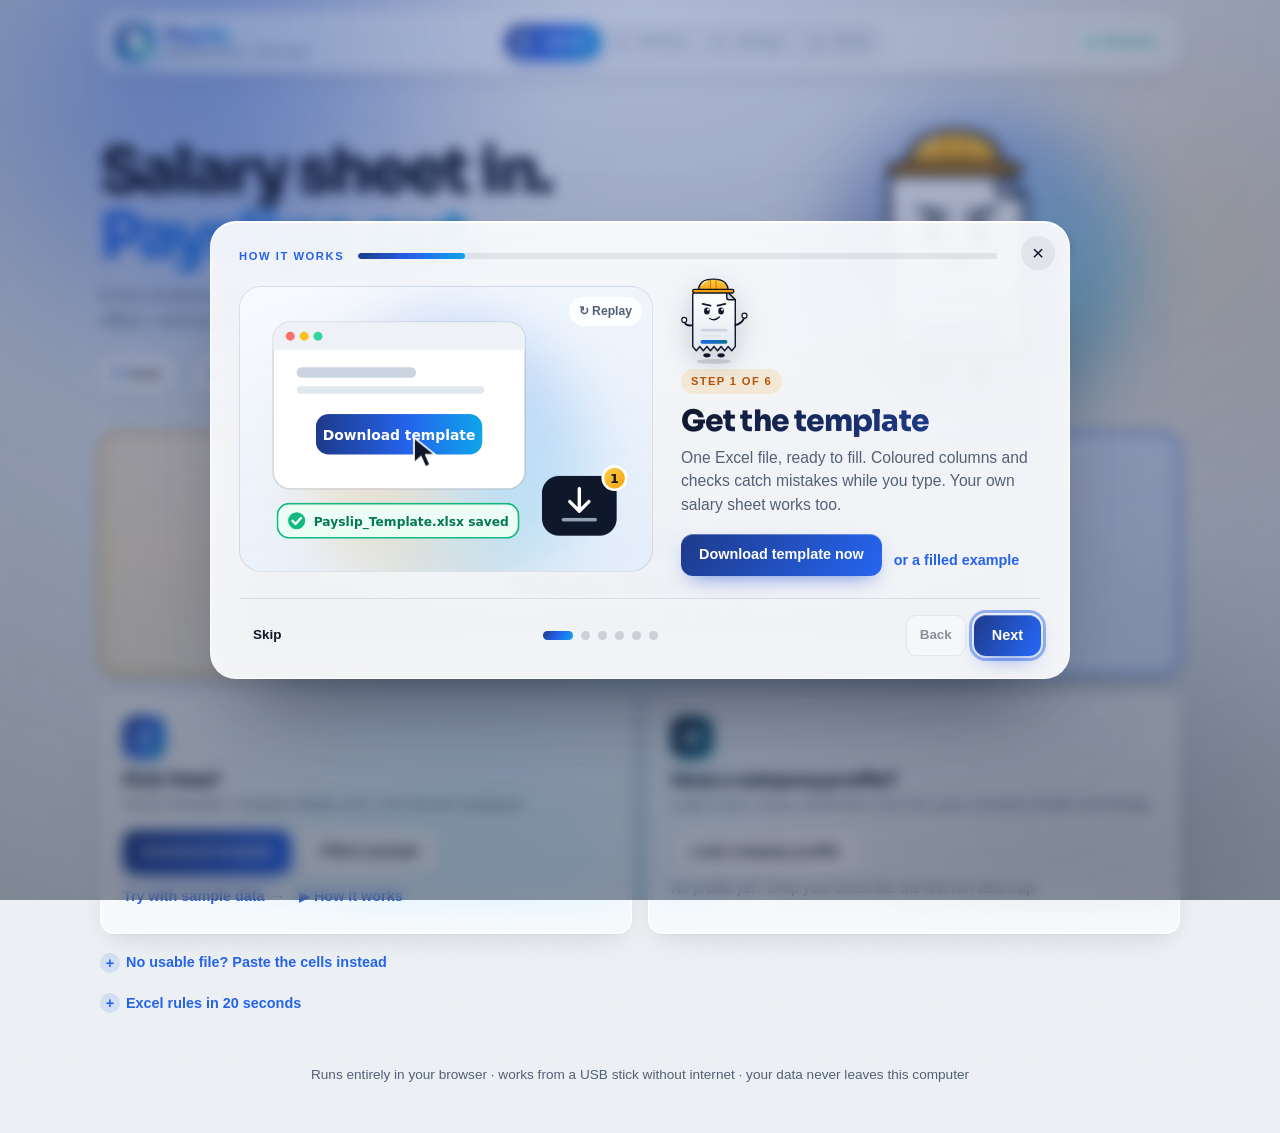
==== commit 46e9ee72: "Company profile: set up once, then every month is Upload, Review, Send Everything that decides how a" ====
--- a/index.html
+++ b/index.html
@@ -37,6 +37,13 @@
     </div></div>
   </header>
 
+  <div class="edit-bar hidden" id="editBar" role="status">
+    <div class="wrap edit-bar-inner">
+      <span><b>Editing the company profile.</b> Changes apply to every payslip from now on.</span>
+      <span class="actions"><button type="button" class="btn btn-small" id="btnCancelEdit">Cancel changes</button><button type="button" class="btn btn-small btn-primary" id="btnSaveEdit">Save profile</button></span>
+    </div>
+  </div>
+
   <main class="wrap">
     <noscript><div class="alert alert-error">This page needs JavaScript enabled to work.</div></noscript>
     <div id="libError" class="alert alert-error hidden">
@@ -60,8 +67,6 @@
         <div class="hero-art"><span class="orbit" aria-hidden="true"></span><div data-art="mascot"></div></div>
       </div>
 
-      <div class="welcome hidden" id="welcome" aria-live="polite"></div>
-
       <label class="dropzone" id="dropzone" for="fileInput">
         <input type="file" id="fileInput" accept=".xlsx,.xlsm,.xls,.csv" hidden>
         <div class="dropzone-inner">
@@ -76,27 +81,10 @@
       <div id="loadError"></div>
 
       <div class="start-cards">
-        <div class="start-card spot">
-          <span class="sc-icon"><svg viewBox="0 0 24 24"><path d="M14 3H7a2 2 0 0 0-2 2v14a2 2 0 0 0 2 2h10a2 2 0 0 0 2-2V8z"/><path d="M14 3v5h5"/><path d="M9 13h6M9 17h4"/></svg></span>
-          <h3>First time?</h3>
-          <p class="muted">Fill the template: company details once, one row per employee.</p>
-          <div class="actions">
-            <button type="button" class="btn btn-primary" id="btnTemplate">Download template</button>
-            <button type="button" class="btn" id="btnSampleXlsx">Filled example</button>
-          </div>
-          <button type="button" class="link" id="btnLoadSample">Try with sample data <span class="arrow">→</span></button>
-          <button type="button" class="link guide-link" id="btnTour">▶ How it works</button>
-        </div>
-        <div class="start-card spot">
-          <span class="sc-icon"><svg viewBox="0 0 24 24"><path d="M3 12a9 9 0 1 0 3-6.7"/><path d="M3 4v5h5"/><path d="M12 8v4l3 2"/></svg></span>
-          <h3>Used it before?</h3>
-          <p class="muted">Load last month's settings file: logo, design, company, columns.</p>
-          <div class="actions">
-            <label class="btn">Load settings file<input type="file" id="settingsInput" accept=".json,application/json" hidden></label>
-          </div>
-          <div class="muted small" id="savedHint"></div>
-        </div>
-      </div>
+        <div class="start-card spot" id="startCardA"></div>
+        <div class="start-card spot" id="startCardB"></div>
+      </div>
+      <input type="file" id="profileInput" accept=".json,application/json" hidden>
 
       <details class="hint paste">
         <summary>No usable file? Paste the cells instead</summary>
@@ -205,7 +193,7 @@
       <div class="panel-head">
         <div>
           <h2>Design</h2>
-          <p class="muted">Pick a look. Saved automatically.</p>
+          <p class="muted" id="designSub">Set once: this becomes your company profile, so every payslip looks the same each month.</p>
         </div>
       </div>
 
@@ -250,15 +238,6 @@
             <div class="section-body display-groups" id="displayOptions"></div>
           </details>
 
-          <div class="section open-section reuse">
-            <h3>Reuse next month</h3>
-            <p class="muted small">One settings file = same payslips on any computer. Or a template pre-filled with your details and logo.</p>
-            <div class="actions">
-              <button type="button" class="btn" id="btnSaveSettings">Save settings file</button>
-              <label class="btn">Load settings file<input type="file" id="settingsInput2" accept=".json,application/json" hidden></label>
-              <button type="button" class="btn" id="btnMyTemplate">Download my template (.xlsx)</button>
-            </div>
-          </div>
         </div>
 
         <div class="design-preview">
@@ -275,7 +254,7 @@
 
       <div class="panel-nav">
         <button type="button" class="btn" data-go="2">← Back</button>
-        <button type="button" class="btn btn-primary" data-go="4">Continue to send →</button>
+        <button type="button" class="btn btn-primary" id="btnDesignNext">Save company profile &amp; continue →</button>
       </div>
     </section>
 
@@ -298,7 +277,7 @@
           <div class="send-facts" id="sendFacts"></div>
           <button type="button" class="btn btn-primary btn-xl" id="btnStartSending">Start</button>
         </div>
-        <div class="lock-card spot">
+        <div class="lock-card spot" id="lockCard">
           <div class="lock-title"><svg viewBox="0 0 24 24"><rect x="4.5" y="10.5" width="15" height="10" rx="2.5"/><path d="M8 10.5V8a4 4 0 0 1 8 0v2.5"/></svg> Password on the PDF</div>
           <label class="switch"><input type="checkbox" id="lockWhatsapp"><span class="sw"></span>WhatsApp <span class="badge ok">recommended</span></label>
           <label class="switch"><input type="checkbox" id="lockEmail"><span class="sw"></span>Email</label>
@@ -346,6 +325,7 @@
             <label class="wide"><span>Message</span><textarea id="msgText" rows="6"></textarea></label>
           </div>
           <p class="muted small"><code>{first_name}</code> <code>{name}</code> <code>{period}</code> <code>{company}</code> <code>{net}</code> <code>{password_hint}</code> (left out when the PDF is not locked)</p>
+          <p class="muted small" id="msgFixed"></p>
           <div class="msg-preview" id="msgPreview"></div>
         </div>
       </details>
--- a/css/styles.css
+++ b/css/styles.css
@@ -768,22 +768,6 @@
 button.offline-badge:hover { transform: translateY(-1px); }
 @media (max-width: 860px) { .top-chip .lbl { display: none; } .top-chip { padding: 7px; } .top-chip::after { display: none; } .backup-chip.state-never, .backup-chip.state-stale { box-shadow: 0 0 0 3px rgba(245, 158, 11, 0.25); } }
 
-/* Welcome back / resume card on step 1 */
-.welcome { display: flex; flex-wrap: wrap; align-items: center; gap: 12px 16px; margin: 0 0 16px; padding: 14px 18px; border-radius: 18px;
-  background: var(--glass-strong); border: 1px solid var(--glass-edge); box-shadow: var(--shadow); animation: fadeUp 0.35s var(--ease) both; }
-.wl-art { width: 50px; flex: none; }
-.wl-art .qasi { width: 50px; }
-.wl-ring { width: 52px; height: 52px; flex: none; }
-.wl-ring .trk { stroke: rgba(37, 99, 235, 0.14); }
-.wl-ring .val { stroke: var(--c1); transform: rotate(-90deg); transform-origin: 50% 50%; }
-.wl-ring text { fill: var(--ink); font: 800 12px var(--display); }
-.wl-text { flex: 1; min-width: 200px; }
-.wl-kicker { font-size: 0.68rem; font-weight: 800; letter-spacing: 0.12em; text-transform: uppercase; color: var(--c1); }
-.wl-title { font-family: var(--display); font-size: 1.08rem; font-weight: 800; letter-spacing: -0.02em; margin-top: 1px; overflow-wrap: anywhere; color: var(--ink); }
-.wl-meta { font-size: 0.86rem; color: var(--muted); margin-top: 1px; }
-.wl-meta .warn { color: var(--warn); font-weight: 700; }
-.wl-actions { display: flex; flex-wrap: wrap; gap: 8px; }
-.welcome .btn-light { color: #fff; border: 0; background: var(--grad); box-shadow: 0 8px 22px -10px rgba(29, 78, 216, 0.8); }
 .start-card .link.guide-link { margin-top: 10px; margin-left: 14px; }
 .notice-bar:empty { display: none; }
 .contact-summary button.chip { font: inherit; font-size: 0.86rem; font-weight: 700; cursor: pointer; }
@@ -921,3 +905,26 @@
   .send-table td.acts .btn { margin: 0; }
 }
 @media (max-width: 640px) { table.data.send-table td { border-bottom: 0; } }
+
+/* Company profile */
+.edit-bar { position: sticky; top: 84px; z-index: 19; margin: -4px 0 6px; }
+.edit-bar-inner { display: flex; flex-wrap: wrap; align-items: center; justify-content: space-between; gap: 8px 14px; padding: 10px 14px; border-radius: 14px;
+  background: #fffbeb; border: 1px solid rgba(245, 158, 11, 0.45); color: #92400e; font-size: 0.9rem; box-shadow: var(--shadow); }
+.edit-bar-inner .actions { gap: 8px; }
+.backup-chip .lbl { max-width: 180px; overflow: hidden; text-overflow: ellipsis; }
+.warn-text { color: var(--warn); font-weight: 600; }
+.link.inline { margin: 0; font-size: inherit; display: inline; }
+.period-hint { display: flex; align-items: center; flex-wrap: wrap; gap: 10px; }
+.lock-card.fixed .switch { cursor: default; opacity: 0.85; }
+.profile-panel { width: min(100%, 640px); }
+.pf-grid { display: grid; grid-template-columns: 120px minmax(0, 1fr); gap: 18px; align-items: start; margin: 16px 0; }
+.pf-thumb { border: 1px solid var(--line); border-radius: 12px; overflow: hidden; background: #fff; }
+.pf-thumb svg { display: block; width: 100%; height: auto; }
+.pf-list { margin: 0; display: grid; gap: 8px; }
+.pf-list div { display: grid; grid-template-columns: 90px minmax(0, 1fr); gap: 10px; font-size: 0.9rem; }
+.pf-list dt { color: var(--muted); font-weight: 700; font-size: 0.78rem; text-transform: uppercase; letter-spacing: 0.06em; padding-top: 2px; }
+.pf-list dd { margin: 0; color: var(--ink); overflow-wrap: anywhere; }
+.pf-logo { height: 18px; vertical-align: middle; }
+.pf-actions { gap: 8px; }
+.pf-remove { color: var(--err); margin-left: auto; }
+@media (max-width: 560px) { .pf-grid { grid-template-columns: 1fr; } .pf-thumb { max-width: 140px; } .edit-bar { top: 74px; } }
